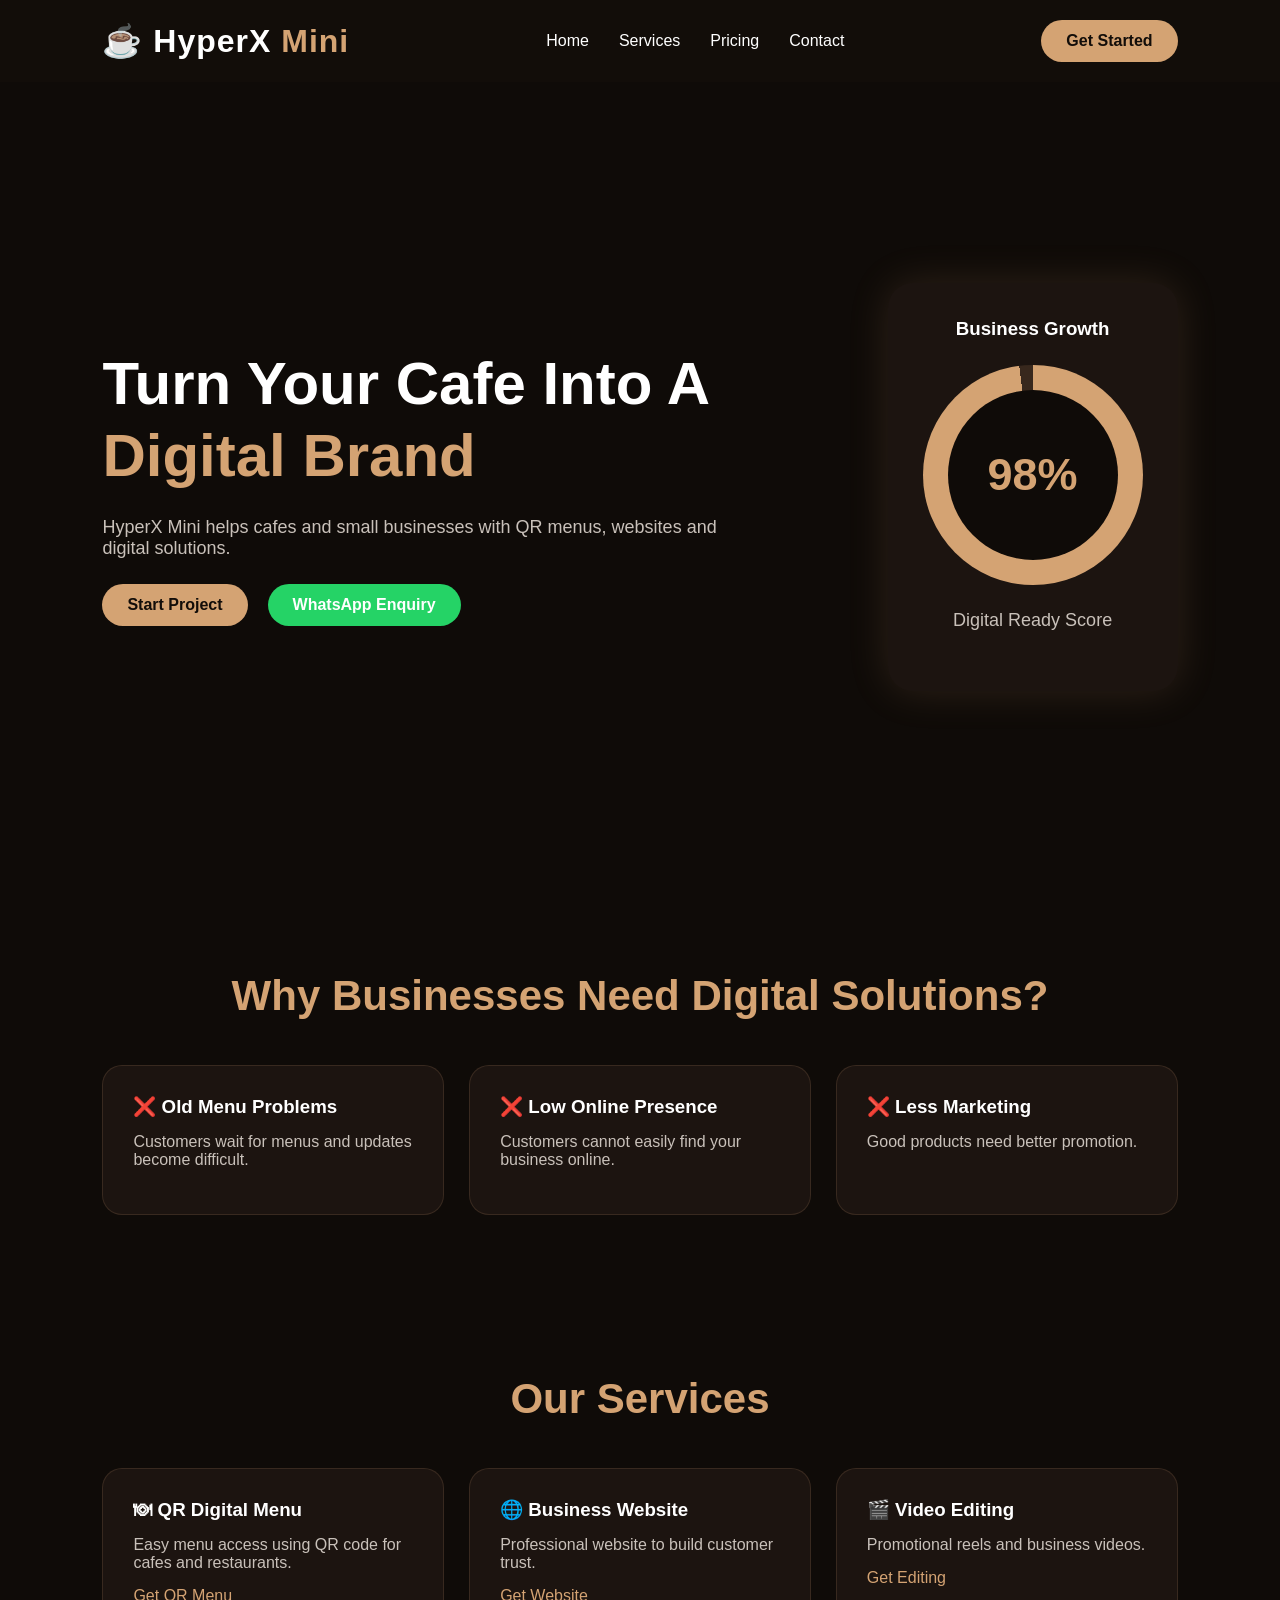
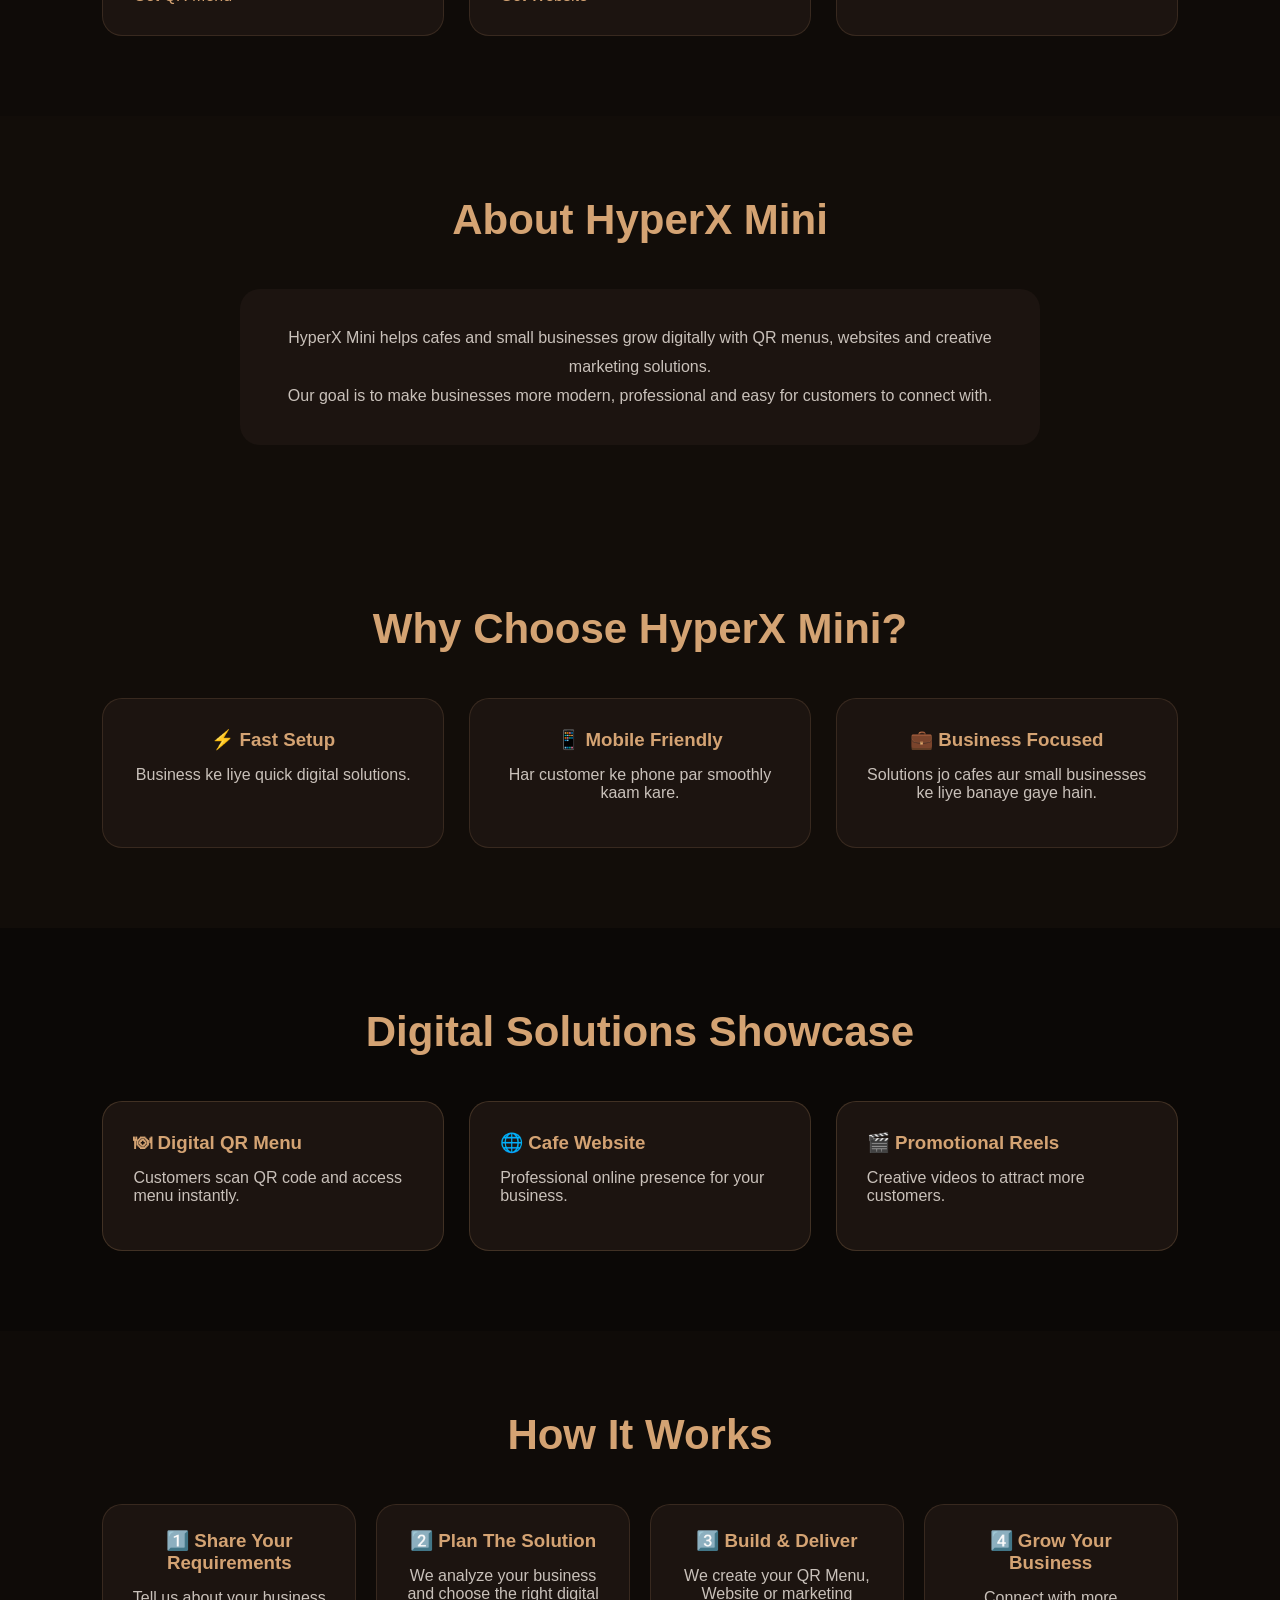
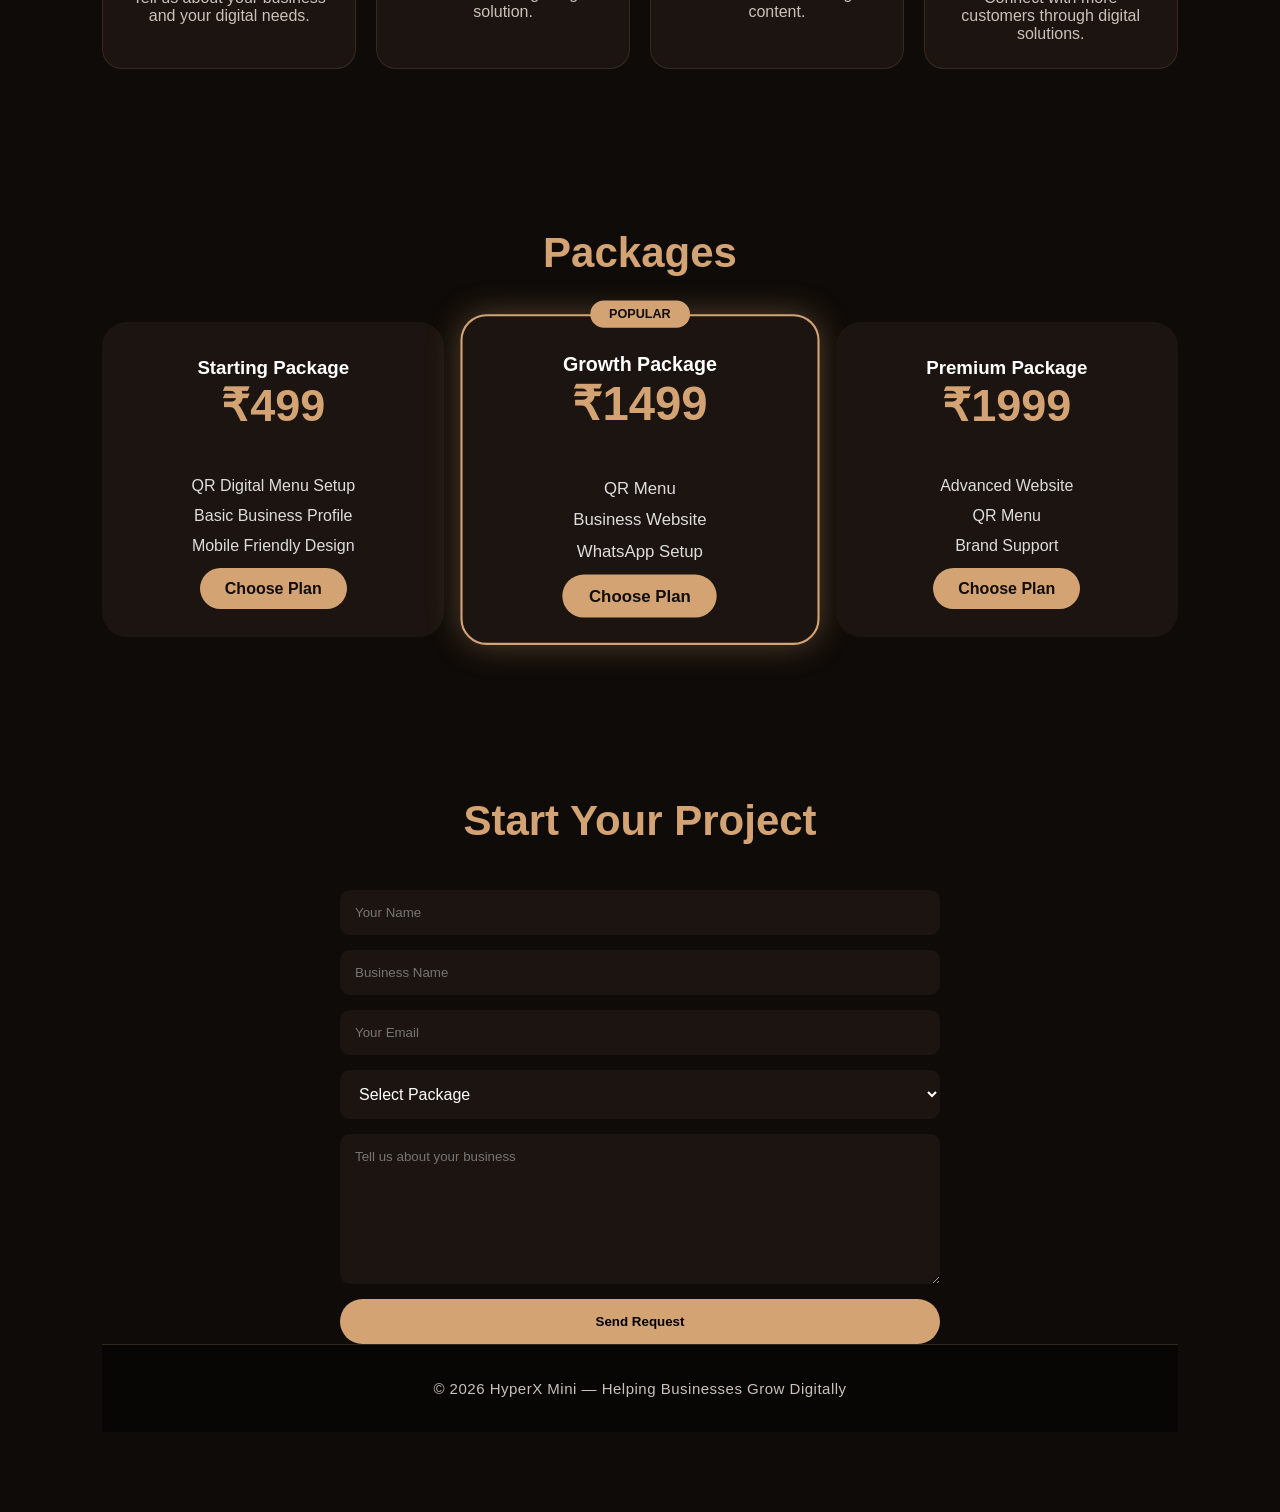
==== index.html @ 139a7609 "first website upload" ====
<!DOCTYPE html>
<html lang="en">

<head>

<meta charset="UTF-8">

<meta name="viewport" content="width=device-width, initial-scale=1.0">


<title>
HyperX Mini | QR Menu, Websites & Digital Solutions
</title>


<meta name="description"
content="HyperX Mini helps cafes and small businesses with QR menus, websites and digital solutions.">


<meta name="keywords"
content="QR Menu, Cafe Website, Business Website, Video Editing, HyperX Mini">


<link rel="icon" href="favicon.png">


<link rel="stylesheet" href="style.css">


</head>

<body>


<!-- NAVBAR -->

<header>

<nav class="navbar">

<div class="logo">
☕ HyperX <span>Mini</span>
</div>


<ul class="nav-links">

<li><a href="#home">Home</a></li>
<li><a href="#services">Services</a></li>
<li><a href="#pricing">Pricing</a></li>
<li><a href="#contact">Contact</a></li>

</ul>


<a href="#contact" class="btn">
Get Started
</a>


</nav>

</header>





<!-- HERO -->


<section id="home" class="hero">


<div class="hero-content">


<h1>
Turn Your Cafe Into A
<span>Digital Brand</span>
</h1>


<p>
HyperX Mini helps cafes and small businesses
with QR menus, websites and digital solutions.
</p>


<div class="buttons">

<a href="#contact" class="btn">
Start Project
</a>


<a href="https://wa.me/918726601795" 
class="btn whatsapp-btn"
target="_blank">

WhatsApp Enquiry

</a>


</div>


</div>



<div class="hero-card">

<h3>
Business Growth
</h3>

<div class="circle">

<span>
98%
</span>

</div>

<p>
Digital Ready Score
</p>

</div>



</section>







<!-- PROBLEM SOLUTION -->


<section class="problem">


<h2>
Why Businesses Need Digital Solutions?
</h2>


<div class="cards">


<div class="card">

<h3>
❌ Old Menu Problems
</h3>

<p>
Customers wait for menus and updates become difficult.
</p>

</div>



<div class="card">

<h3>
❌ Low Online Presence
</h3>

<p>
Customers cannot easily find your business online.
</p>

</div>



<div class="card">

<h3>
❌ Less Marketing
</h3>

<p>
Good products need better promotion.
</p>

</div>


</div>



</section>







<!-- SERVICES -->


<section id="services">


<h2>
Our Services
</h2>


<div class="cards">


<div class="card">

<h3>
🍽 QR Digital Menu
</h3>

<p>
Easy menu access using QR code for cafes and restaurants.
</p>


<a href="#contact">
Get QR Menu
</a>


</div>





<div class="card">

<h3>
🌐 Business Website
</h3>

<p>
Professional website to build customer trust.
</p>


<a href="#contact">
Get Website
</a>


</div>





<div class="card">

<h3>
🎬 Video Editing
</h3>

<p>
Promotional reels and business videos.
</p>


<a href="#contact">
Get Editing
</a>


</div>



</div>


</section>

<!-- ABOUT US -->

<section class="about">

<h2>
About HyperX Mini
</h2>


<div class="about-box">

<p>
HyperX Mini helps cafes and small businesses
grow digitally with QR menus, websites and
creative marketing solutions.
</p>


<p>
Our goal is to make businesses more modern,
professional and easy for customers to connect with.
</p>


</div>


</section>


<!-- WHY CHOOSE US -->

<section class="why-us">

<h2>
Why Choose HyperX Mini?
</h2>


<div class="cards">


<div class="card">

<h3>
⚡ Fast Setup
</h3>

<p>
Business ke liye quick digital solutions.
</p>

</div>



<div class="card">

<h3>
📱 Mobile Friendly
</h3>

<p>
Har customer ke phone par smoothly kaam kare.
</p>

</div>



<div class="card">

<h3>
💼 Business Focused
</h3>

<p>
Solutions jo cafes aur small businesses ke liye banaye gaye hain.
</p>

</div>



</div>

</section>

<!-- DEMO SHOWCASE -->

<section class="showcase">


<h2>
Digital Solutions Showcase
</h2>


<div class="cards">



<div class="card">

<h3>
🍽 Digital QR Menu
</h3>

<p>
Customers scan QR code and access menu instantly.
</p>

</div>




<div class="card">

<h3>
🌐 Cafe Website
</h3>

<p>
Professional online presence for your business.
</p>

</div>




<div class="card">

<h3>
🎬 Promotional Reels
</h3>

<p>
Creative videos to attract more customers.
</p>

</div>



</div>


</section>

<section>

<h2>
How It Works
</h2>


<div class="steps">


<div class="step-card">

<h3>
1️⃣ Share Your Requirements
</h3>

<p>
Tell us about your business and your digital needs.
</p>

</div>



<div class="step-card">

<h3>
2️⃣ Plan The Solution
</h3>

<p>
We analyze your business and choose the right digital solution.
</p>

</div>



<div class="step-card">

<h3>
3️⃣ Build & Deliver
</h3>

<p>
We create your QR Menu, Website or marketing content.
</p>

</div>



<div class="step-card">

<h3>
4️⃣ Grow Your Business
</h3>

<p>
Connect with more customers through digital solutions.
</p>

</div>


</div>


</section>


<!-- PRICING -->


<section id="pricing">


<h2>
Packages
</h2>


<div class="pricing-container">



<div class="price-card">


<h3>
Starting Package
</h3>


<h2>
₹499
</h2>


<ul>

<li>QR Digital Menu Setup</li>
<li>Basic Business Profile</li>
<li>Mobile Friendly Design</li>

</ul>


<a href="#contact">
Choose Plan
</a>


</div>






<div class="price-card">


<h3>
Growth Package
</h3>


<h2>
₹1499
</h2>


<ul>

<li>QR Menu</li>
<li>Business Website</li>
<li>WhatsApp Setup</li>

</ul>


<a href="#contact">
Choose Plan
</a>


</div>







<div class="price-card">


<h3>
Premium Package
</h3>


<h2>
₹1999
</h2>


<ul>

<li>Advanced Website</li>
<li>QR Menu</li>
<li>Brand Support</li>

</ul>


<a href="#contact">
Choose Plan
</a>


</div>



</div>


</section>







<!-- CONTACT -->


<section id="contact">


<h2>
Start Your Project
</h2>


<form 
name="contact"
method="POST"
data-netlify="true"
action="/success.html">

<input type="hidden" name="form-name" value="contact">

<input 
type="text"
name="name"
placeholder="Your Name"
required>



<input
type="text"
name="business"
placeholder="Business Name"
required>




<input
type="email"
name="email"
placeholder="Your Email"
required>





<select name="package">

<option>
Select Package
</option>

<option>
Starting Package - ₹499
</option>


<option>
Growth Package - ₹1499
</option>


<option>
Premium Package - ₹1999
</option>


</select>





<textarea
name="message"
placeholder="Tell us about your business">
</textarea>




<button type="submit">
Send Request
</button>


</form>




<footer>

    <p>
© 2026 HyperX Mini — Helping Businesses Grow Digitally
</p> 

</footer>



<script src="script.js"></script>


</body>

</html>
---- style.css ----
*{
    margin:0;
    padding:0;
    box-sizing:border-box;
    font-family:'Segoe UI',Arial,sans-serif;
}


html{
    scroll-behavior:smooth;
}


body{

    background:#0f0b08;
    color:#fff;

}


/* NAVBAR */

.navbar{

    display:flex;
    justify-content:space-between;
    align-items:center;

    padding:20px 8%;

    background:#120d09;

    position:sticky;
    top:0;

    z-index:1000;

}



.logo{

    font-size:30px;
    font-weight:800;

}


.logo span{

    color:#d4a373;

}



.nav-links{

    display:flex;
    gap:30px;

    list-style:none;

}



.nav-links a{

    color:white;
    text-decoration:none;

    transition:.3s;

}



.nav-links a:hover{

    color:#d4a373;

}




/* BUTTON */


.btn{

    background:#d4a373;

    color:#120d09;

    padding:12px 25px;

    border-radius:30px;

    text-decoration:none;

    font-weight:700;

    display:inline-block;

    transition:.3s;

}



.btn:hover{

    transform:translateY(-3px);

    box-shadow:0 10px 25px rgba(212,163,115,.4);

}



.whatsapp-btn{

    background:#25D366;

    color:white;

}






/* HERO */


.hero{

    min-height:90vh;

    padding:80px 8%;

    display:flex;

    justify-content:space-between;

    align-items:center;

    gap:50px;

}



.hero-content{

    max-width:650px;

}



.hero h1{

    font-size:60px;

    line-height:1.2;

}



.hero h1 span{

    color:#d4a373;

}



.hero p{

    margin:25px 0;

    color:#c9c1ba;

    font-size:18px;

}



.buttons{

    display:flex;

    gap:20px;

}







/* HERO CARD */


.hero-card{

    background:#1c1410;

    padding:35px;

    border-radius:25px;

    text-align:center;

    box-shadow:0 0 40px rgba(212,163,115,.15);

}



.circle{

    width:220px;

    height:220px;

    border-radius:50%;

    margin:25px auto;


    background:
    conic-gradient(
    #d4a373 98%,
    #38281d 0
    );


    display:flex;

    align-items:center;

    justify-content:center;

}



.circle span{

    width:170px;

    height:170px;

    background:#0f0b08;

    border-radius:50%;

    display:flex;

    justify-content:center;

    align-items:center;

    font-size:45px;

    font-weight:800;

    color:#d4a373;

}





/* SECTIONS */


section{

    padding:80px 8%;

}



section h2{

    text-align:center;

    font-size:42px;

    margin-bottom:45px;

    color:#d4a373;

}





/* CARDS */


.cards{

    display:grid;

    grid-template-columns:repeat(3,1fr);

    gap:25px;

}



.card{

    background:#1c1410;

    padding:30px;

    border-radius:20px;

    border:1px solid rgba(212,163,115,.15);

    transition:.3s;

}



.card:hover{

    transform:translateY(-10px);

    box-shadow:0 15px 30px rgba(0,0,0,.4);

}



.card p{

    color:#c9c1ba;

    margin:15px 0;

}



.card a{

    color:#d4a373;

    text-decoration:none;

}







/* PRICING */


.pricing-container{

    display:grid;

    grid-template-columns:repeat(3,1fr);

    gap:25px;

}



.price-card{

    background:#1c1410;

    padding:35px;

    border-radius:25px;

    text-align:center;

}



.price-card h2{

    font-size:45px;

    color:#d4a373;

}



.price-card ul{

    list-style:none;

    margin:25px 0;

}



.price-card li{

    margin:12px;

    color:#ddd;

}



.price-card a{

    background:#d4a373;

    color:#120d09;

    padding:12px 25px;

    border-radius:30px;

    text-decoration:none;

    font-weight:bold;

}







/* CONTACT */


form{

    max-width:600px;

    margin:auto;

    display:flex;

    flex-direction:column;

    gap:15px;

}



input,
textarea{

    padding:15px;

    border-radius:10px;

    border:none;

    background:#1c1410;

    color:white;

}



textarea{

    height:150px;

}



button{

    padding:15px;

    border:none;

    border-radius:30px;

    background:#d4a373;

    font-weight:bold;

    cursor:pointer;

}



.bottom{

    display:block;

    width:max-content;

    margin:25px auto;

}






/* FOOTER */


footer{

    text-align:center;

    padding:30px;

    background:#080604;

    color:#aaa;

}







/* MOBILE */


@media(max-width:900px){


.navbar{

    flex-direction:column;

    gap:20px;

}


.nav-links{

    flex-wrap:wrap;

    justify-content:center;

}


.hero{

    flex-direction:column;

    text-align:center;

}


.hero h1{

    font-size:40px;

}


.cards,
.pricing-container{

    grid-template-columns:1fr;

}


.buttons{

    justify-content:center;

}


}
/* Cafe Image */

.cafe-image{

    width:300px;
    height:180px;

    object-fit:cover;

    border-radius:20px;

    margin-bottom:20px;

}



/* Better Hero Card */

.hero-card{

    animation:float 3s ease-in-out infinite;

}



@keyframes float{

    0%,100%{

        transform:translateY(0);

    }


    50%{

        transform:translateY(-12px);

    }

}




/* Growth Package Highlight */

.price-card:nth-child(2){

    border:2px solid #d4a373;

    box-shadow:0 0 30px rgba(212,163,115,0.35);

    transform:scale(1.05);

    position:relative;

}


/* Popular Badge */

.price-card:nth-child(2)::before{

    content:"POPULAR";

    position:absolute;

    top:-15px;

    left:50%;

    transform:translateX(-50%);

    background:#d4a373;

    color:#120d09;

    padding:6px 18px;

    border-radius:20px;

    font-size:12px;

    font-weight:bold;

}
/* WHY US */

.why-us{

    background:#120d09;

}


.why-us .card{

    text-align:center;

}


.why-us .card h3{

    color:#d4a373;

}
/* SHOWCASE */

.showcase{

    background:#0b0806;

}


.showcase .card{

    border:1px solid rgba(212,163,115,0.2);

}


.showcase .card h3{

    color:#d4a373;

}
select{

    padding:15px;

    border-radius:10px;

    border:none;

    background:#1c1410;

    color:white;

    font-size:16px;

}



select option{

    background:#1c1410;

    color:white;

}
/* ABOUT */

.about{

    background:#120d09;

}


.about-box{

    max-width:800px;

    margin:auto;

    background:#1c1410;

    padding:35px;

    border-radius:20px;

    text-align:center;

    color:#c9c1ba;

    line-height:1.8;

}
.circle{

    width:220px;
    height:220px;
    border-radius:50%;
    margin:25px auto;

    background:
    conic-gradient(
        #d4a373 98%,
        #38281d 0
    );

    display:flex;
    justify-content:center;
    align-items:center;
}


.circle span{

    width:170px;
    height:170px;

    background:#0f0b08;
    border-radius:50%;

    display:flex;
    justify-content:center;
    align-items:center;

    font-size:45px;
    font-weight:800;
    color:#d4a373;

}
/* HOW IT WORKS */


.how-it-works{

    background:#120d09;

}



.steps{

    display:grid;

    grid-template-columns:repeat(4,1fr);

    gap:20px;

}



.step-card{

    background:#1c1410;

    padding:25px;

    border-radius:20px;

    text-align:center;

    border:1px solid rgba(212,163,115,.15);

    transition:.3s;

}



.step-card:hover{

    transform:translateY(-8px);

}



.step-card h3{

    color:#d4a373;

    margin-bottom:15px;

}



.step-card p{

    color:#c9c1ba;

}



@media(max-width:900px){

.steps{

    grid-template-columns:1fr;

}

}
.how-it-works h2{

    color:white;

}
footer{

    background:#080604;

    padding:35px 8%;

    text-align:center;

    color:#c9c1ba;

    border-top:1px solid rgba(212,163,115,0.2);

    font-size:15px;

    letter-spacing:0.5px;

}


footer p{

    margin:0;

    transition:.3s;

}


footer p:hover{

    color:#d4a373;

}
.logo{

    font-size:32px;

    font-weight:800;

    letter-spacing:1px;

    color:white;

}


.logo span{

    color:#d4a373;

}
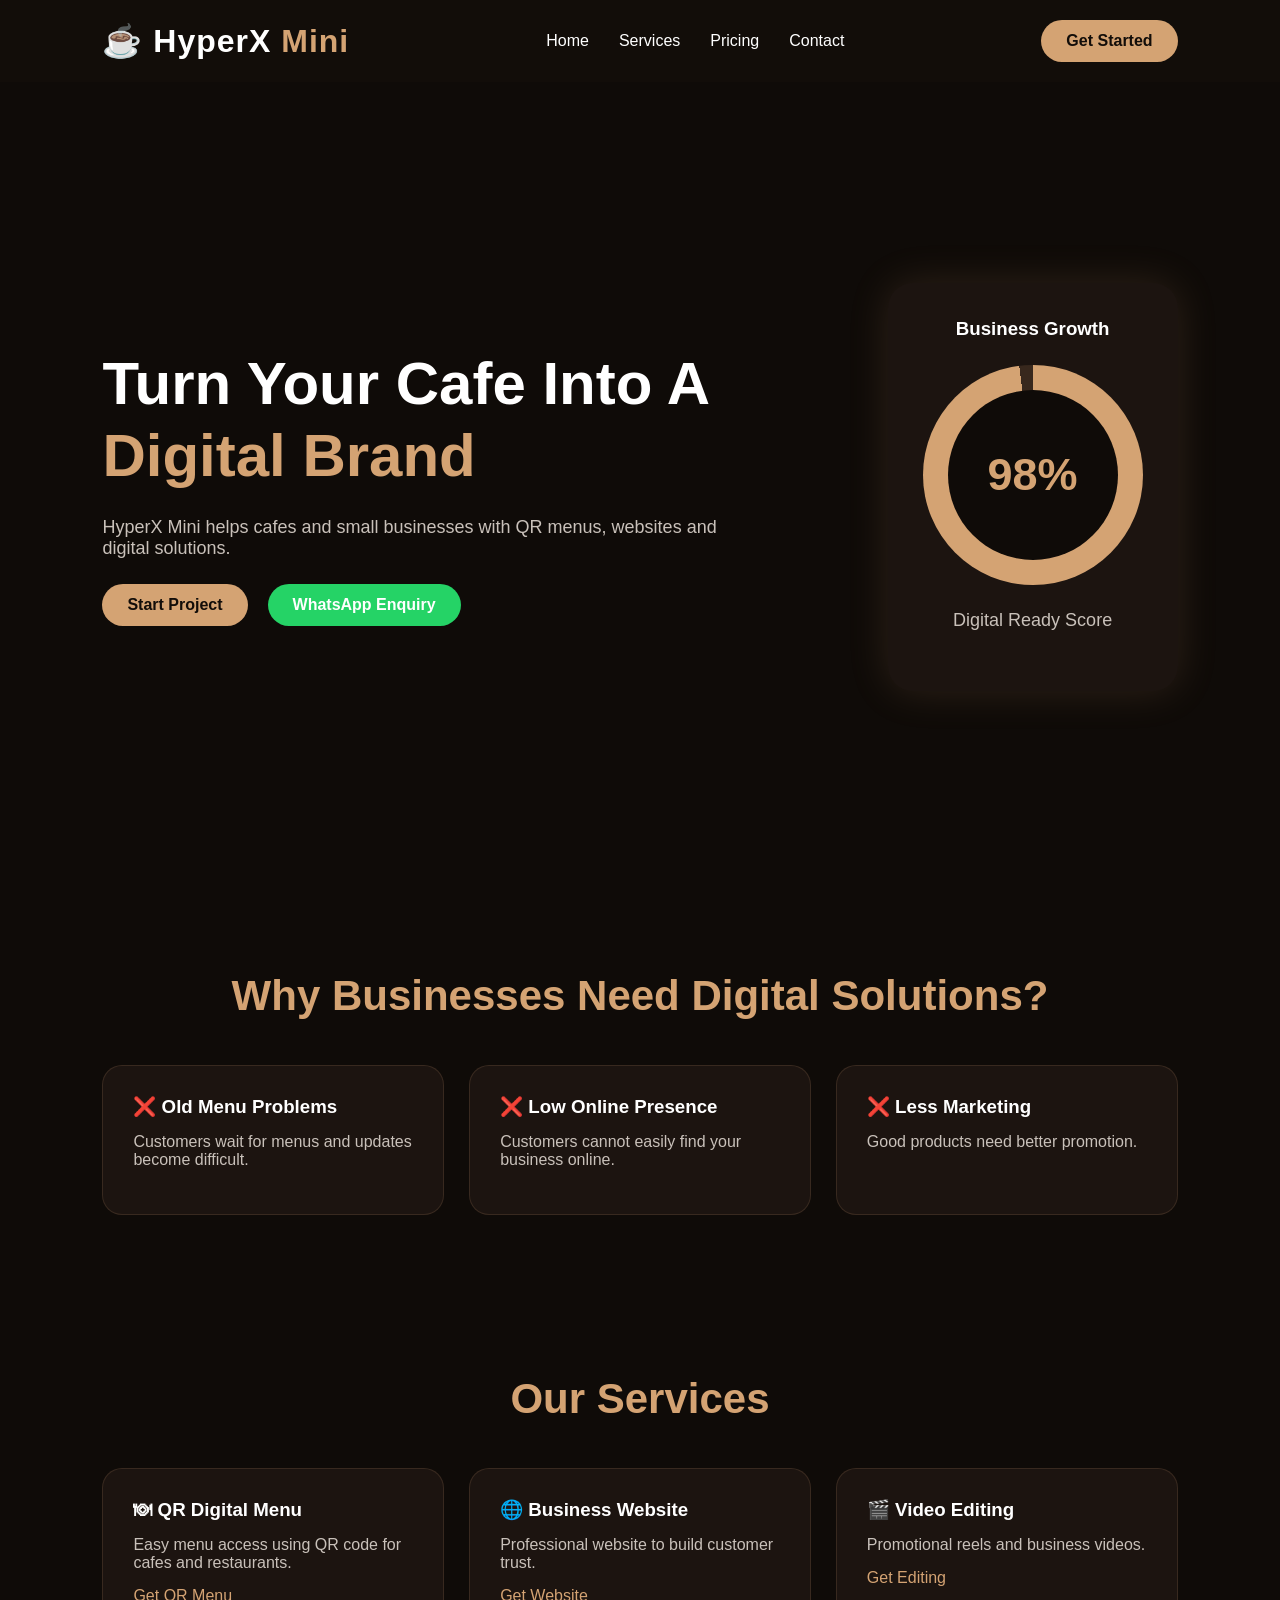
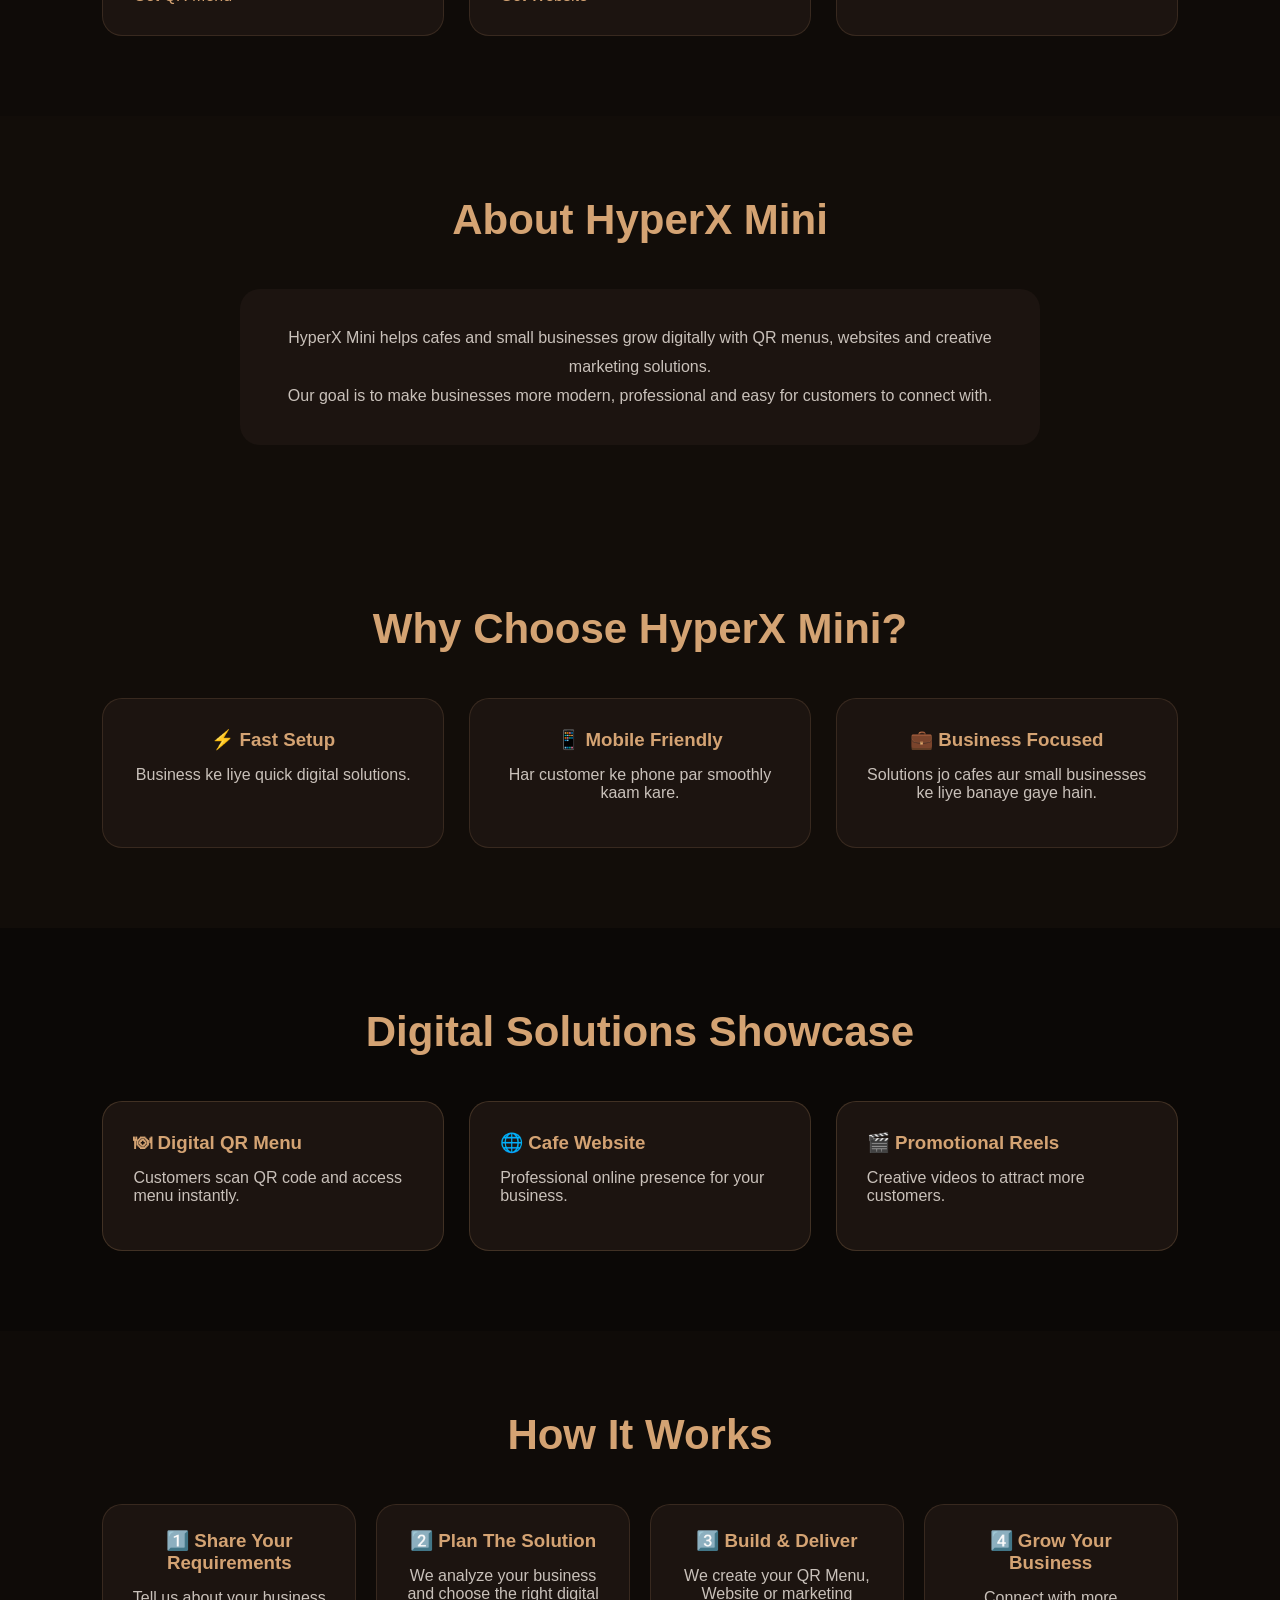
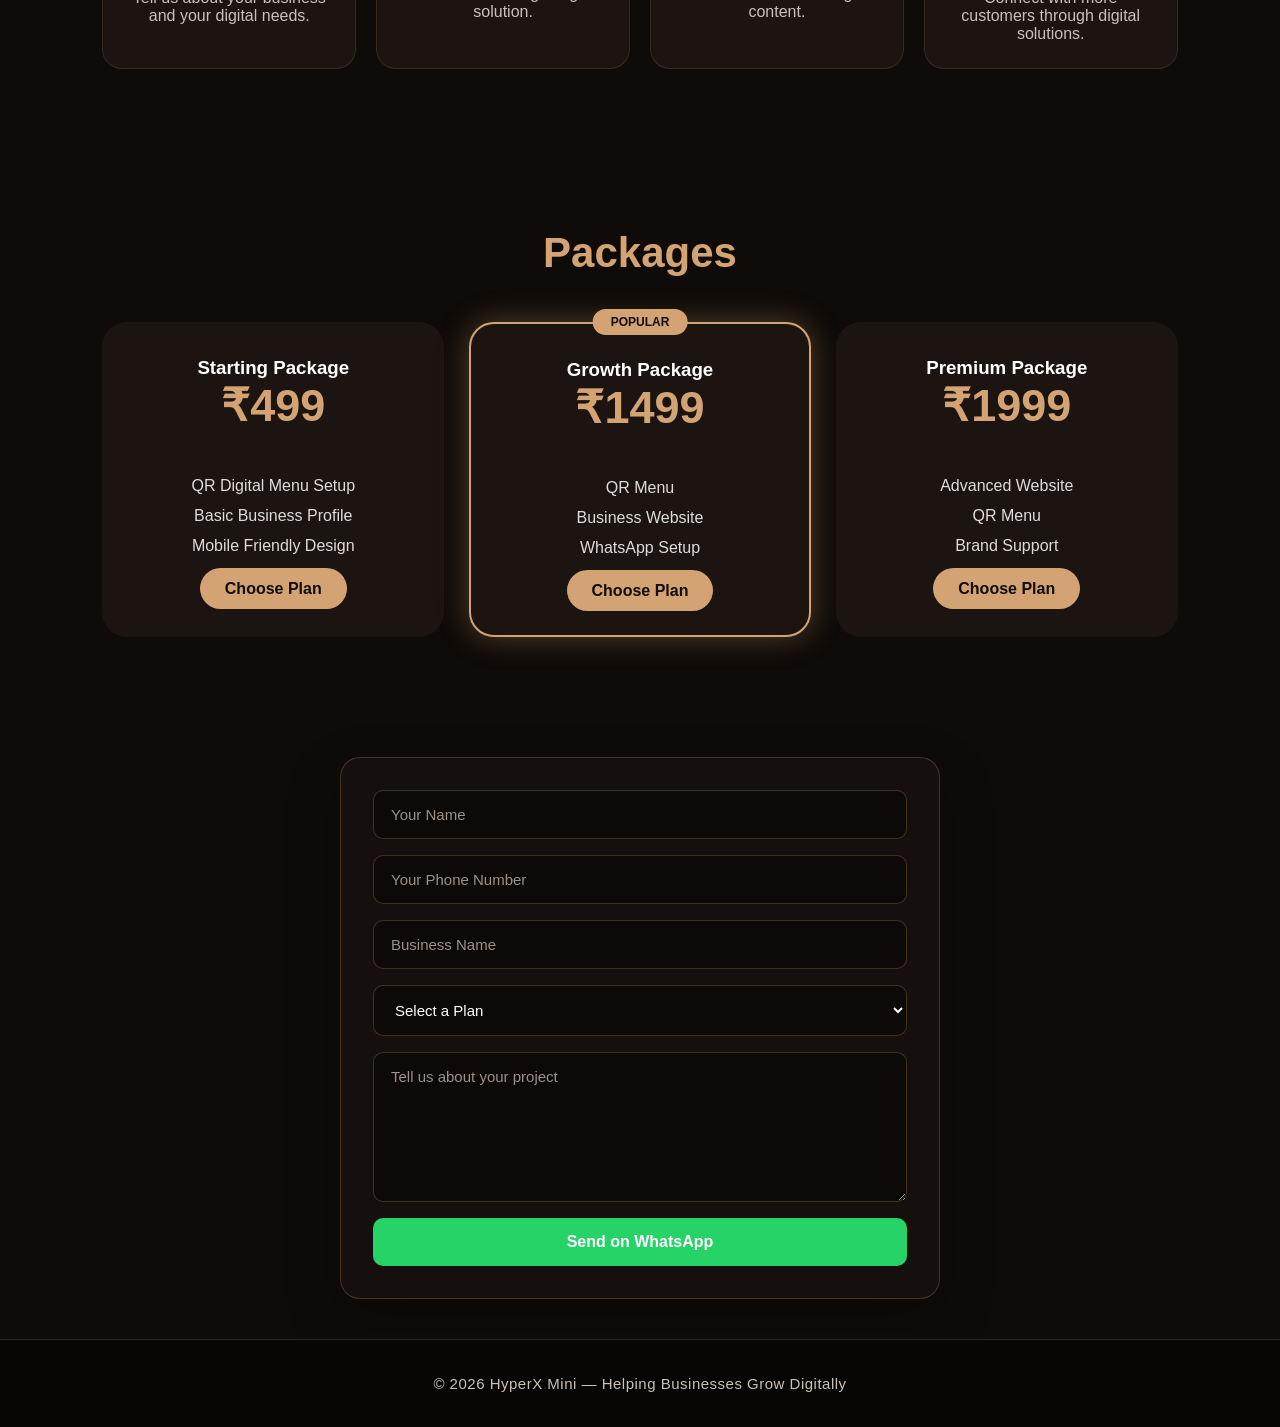
==== commit 8dc7fffc: "update website" ====
--- a/index.html
+++ b/index.html
@@ -640,93 +640,22 @@
 
 <!-- CONTACT -->
 
-
-<section id="contact">
-
-
-<h2>
-Start Your Project
-</h2>
-
-
-<form 
-name="contact"
-method="POST"
-data-netlify="true"
-action="/success.html">
-
-<input type="hidden" name="form-name" value="contact">
-
-<input 
-type="text"
-name="name"
-placeholder="Your Name"
-required>
-
-
-
-<input
-type="text"
-name="business"
-placeholder="Business Name"
-required>
-
-
-
-
-<input
-type="email"
-name="email"
-placeholder="Your Email"
-required>
-
-
-
-
-
-<select name="package">
-
-<option>
-Select Package
-</option>
-
-<option>
-Starting Package - ₹499
-</option>
-
-
-<option>
-Growth Package - ₹1499
-</option>
-
-
-<option>
-Premium Package - ₹1999
-</option>
-
-
-</select>
-
-
-
-
-
-<textarea
-name="message"
-placeholder="Tell us about your business">
-</textarea>
-
-
-
-
-<button type="submit">
-Send Request
-</button>
-
-
-</form>
-
-
+<form id="contactForm" class="contact-form">
+
+    <input type="text" id="name" placeholder="Your Name" required> 
+    
+<input type="tel" id="phone" placeholder="Your Phone Number" required>
+ <input type="text" id="business" placeholder="Business Name" required> 
+ <select id="plan" required> 
+    <option value="" disabled selected>Select a Plan</option> 
+    <option value="Starting package - ₹499">Starting package - ₹499</option> 
+    <option value="Growth package - ₹1499">Growth package - ₹1499</option>
+     <option value="Premium package - ₹1999">Premium package - ₹1999</option>
+     
+    </select> 
+              <textarea id="details" placeholder="Tell us about your project" required></textarea> 
+              <button type="submit">Send on WhatsApp</button>
+             </form> <script> document.getElementById("contactForm").addEventListener("submit", function(event) { event.preventDefault(); const name = document.getElementById("name").value; const phone = document.getElementById("phone").value; const business = document.getElementById("business").value; const plan = document.getElementById("plan").value; const details = document.getElementById("details").value; const message = "Hello HyperX Mini!%0A%0A" + "*New Project Enquiry*%0A%0A" + "Name: " + encodeURIComponent(name) + "%0A" + "Phone: " + encodeURIComponent(phone) + "%0A" + "Business: " + encodeURIComponent(business) + "%0A" + "Selected Plan: " + encodeURIComponent(plan) + "%0A" + "Project Details: " + encodeURIComponent(details); const whatsappURL = "https://wa.me/918726601795?text=" + message; window.open(whatsappURL, "_blank"); }); </script>
 
 
 <footer>
--- a/style.css
+++ b/style.css
@@ -962,3 +962,120 @@
     color:#d4a373;
 
 }
+/* =========================
+   HYPERX MINI CONTACT FORM
+   ========================= */
+
+.contact-form {
+    width: min(600px, 90%);
+    margin: 40px auto;
+    padding: 32px;
+
+    background: #15100d;
+    border: 1px solid rgba(218, 164, 102, 0.25);
+    border-radius: 20px;
+
+    display: flex;
+    flex-direction: column;
+    gap: 16px;
+
+    box-shadow: 0 20px 50px rgba(0, 0, 0, 0.35);
+}
+
+/* Inputs */
+
+.contact-form input,
+.contact-form select,
+.contact-form textarea {
+    width: 100%;
+    box-sizing: border-box;
+
+    padding: 15px 17px;
+
+    background: #0d0907;
+    color: #ffffff;
+
+    border: 1px solid rgba(218, 164, 102, 0.25);
+    border-radius: 10px;
+
+    font-family: inherit;
+    font-size: 15px;
+
+    outline: none;
+    transition: 0.25s ease;
+}
+
+/* Placeholder */
+
+.contact-form input::placeholder,
+.contact-form textarea::placeholder {
+    color: #9d9188;
+}
+
+/* Focus */
+
+.contact-form input:focus,
+.contact-form select:focus,
+.contact-form textarea:focus {
+    border-color: #daa466;
+    box-shadow: 0 0 0 3px rgba(218, 164, 102, 0.10);
+}
+
+/* Select */
+
+.contact-form select {
+    cursor: pointer;
+}
+
+.contact-form select option {
+    background: #15100d;
+    color: #ffffff;
+}
+
+/* Message box */
+
+.contact-form textarea {
+    min-height: 140px;
+    resize: vertical;
+}
+
+/* WhatsApp button */
+
+.contact-form button {
+    width: 100%;
+    padding: 15px;
+
+    border: none;
+    border-radius: 10px;
+
+    background: #25d366;
+    color: #ffffff;
+
+    font-size: 16px;
+    font-weight: 700;
+
+    cursor: pointer;
+
+    transition: 0.25s ease;
+}
+
+.contact-form button:hover {
+    transform: translateY(-2px);
+    box-shadow: 0 10px 25px rgba(37, 211, 102, 0.20);
+}
+
+.contact-form button:active {
+    transform: translateY(0);
+}
+
+
+/* Mobile */
+
+@media (max-width: 600px) {
+
+    .contact-form {
+        width: calc(100% - 30px);
+        padding: 22px;
+    }
+
+}
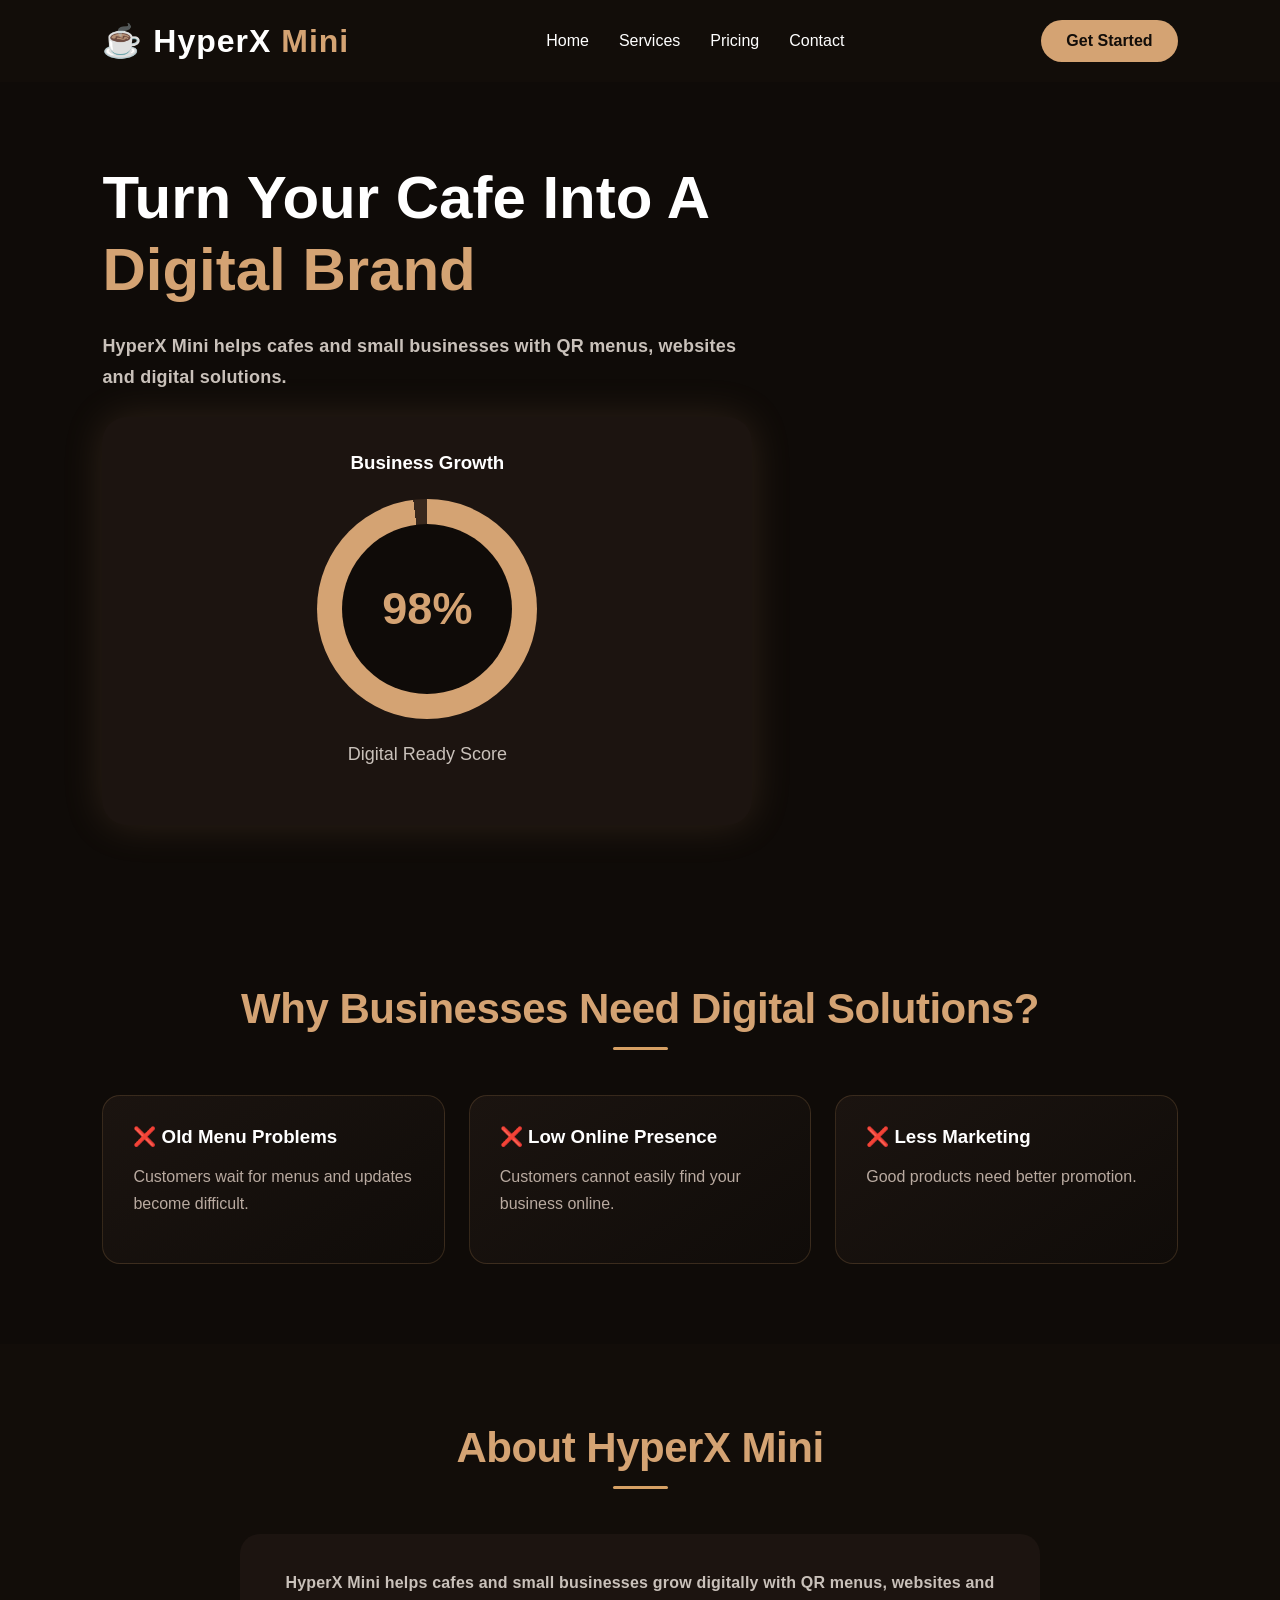
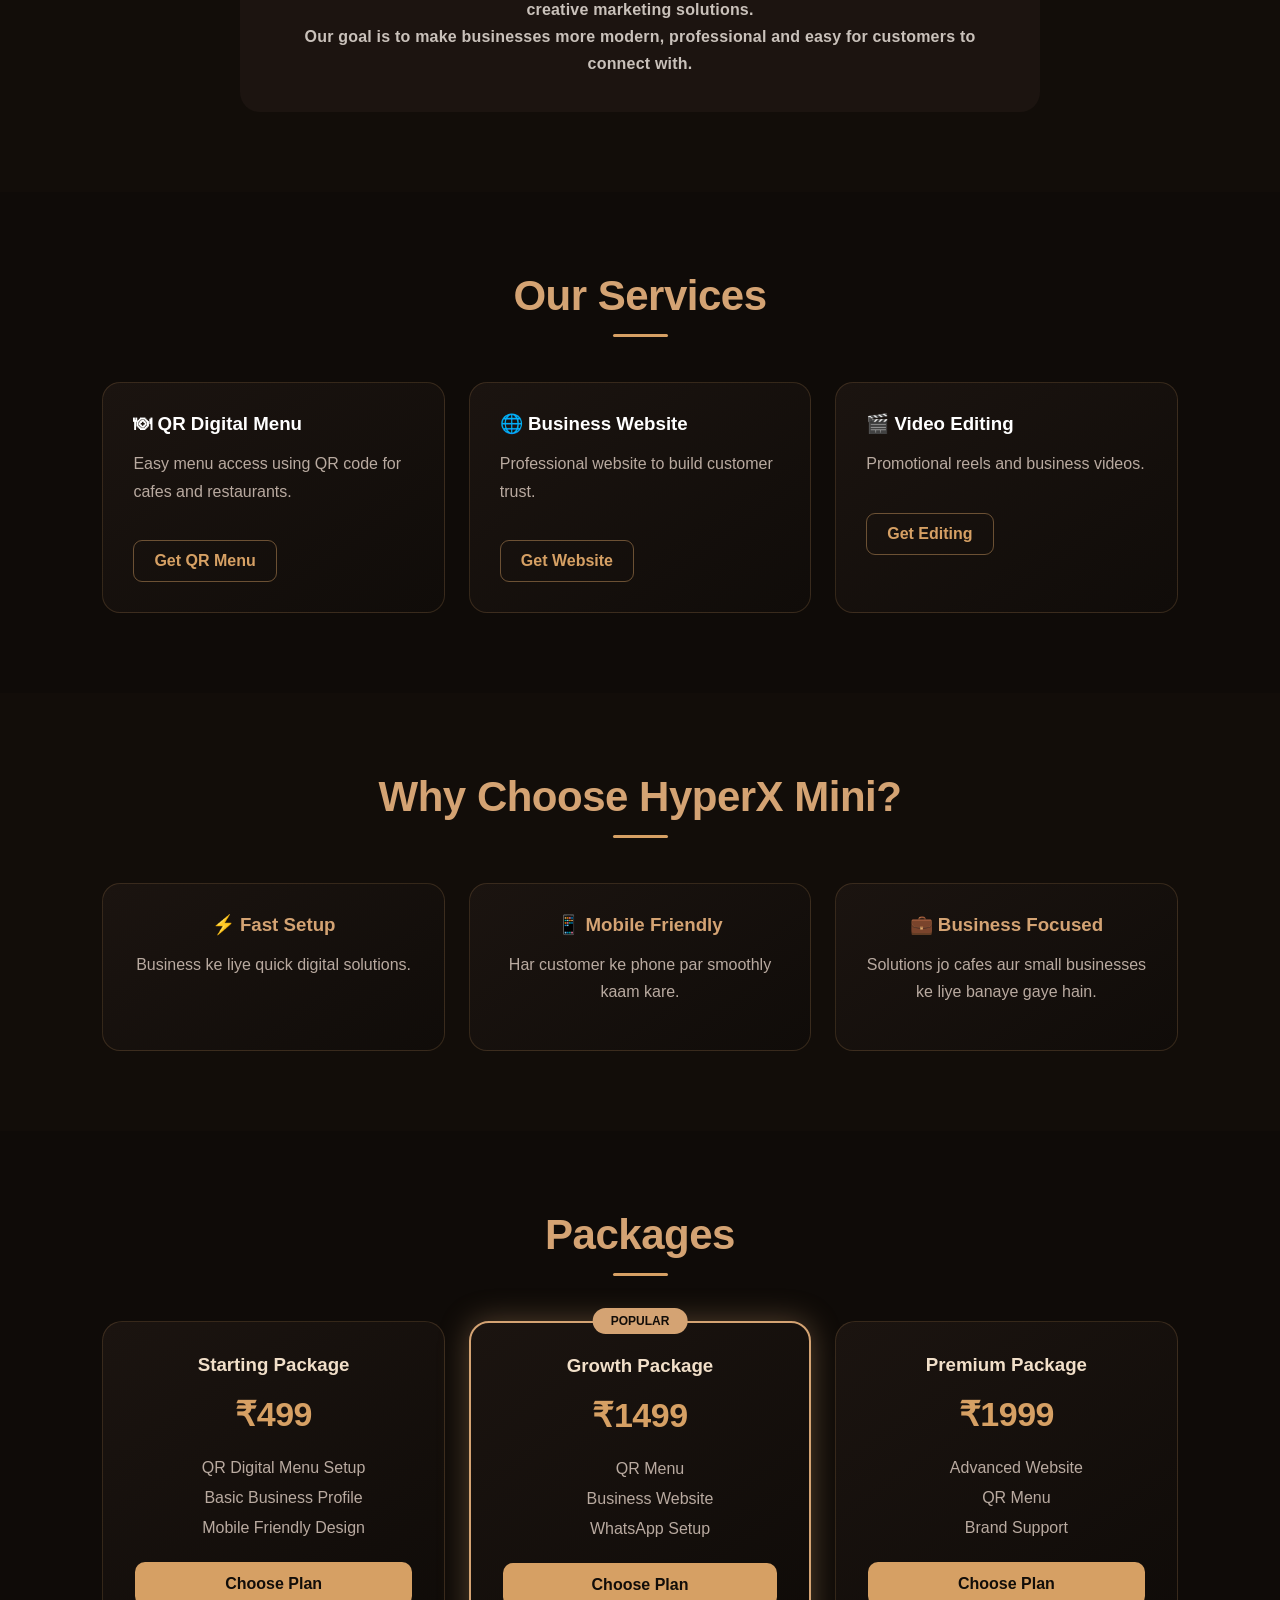
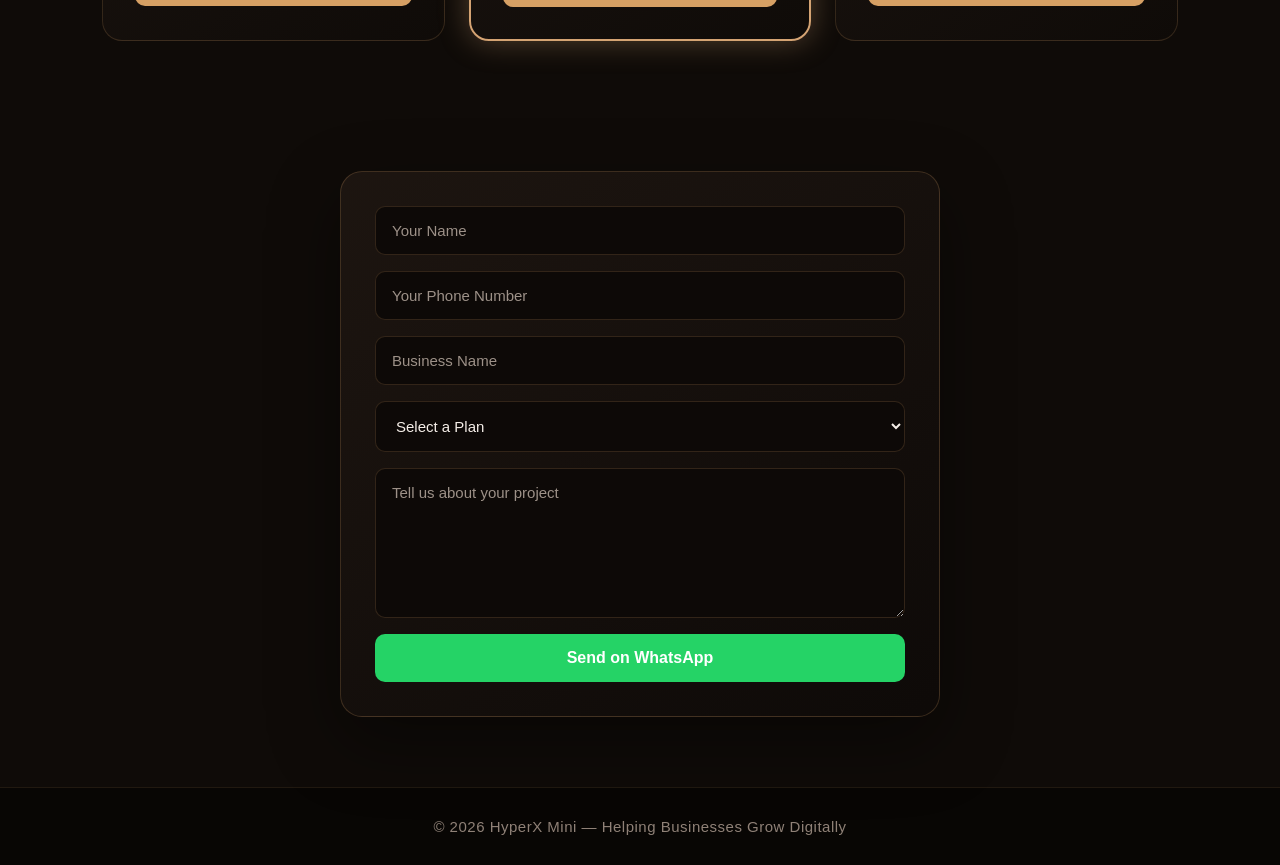
==== commit 42075afd: "improve website design" ====
--- a/index.html
+++ b/index.html
@@ -81,32 +81,11 @@
 </h1>
 
 
-<p>
-HyperX Mini helps cafes and small businesses
-with QR menus, websites and digital solutions.
-</p>
-
-
-<div class="buttons">
-
-<a href="#contact" class="btn">
-Start Project
-</a>
-
-
-<a href="https://wa.me/918726601795" 
-class="btn whatsapp-btn"
-target="_blank">
-
-WhatsApp Enquiry
-
-</a>
-
-
-</div>
-
-
-</div>
+<p class="hero-description">
+    HyperX Mini helps cafes and small businesses
+    with QR menus, websites and digital solutions.
+</p>
+
 
 
 
@@ -202,94 +181,6 @@
 </section>
 
 
-
-
-
-
-
-<!-- SERVICES -->
-
-
-<section id="services">
-
-
-<h2>
-Our Services
-</h2>
-
-
-<div class="cards">
-
-
-<div class="card">
-
-<h3>
-🍽 QR Digital Menu
-</h3>
-
-<p>
-Easy menu access using QR code for cafes and restaurants.
-</p>
-
-
-<a href="#contact">
-Get QR Menu
-</a>
-
-
-</div>
-
-
-
-
-
-<div class="card">
-
-<h3>
-🌐 Business Website
-</h3>
-
-<p>
-Professional website to build customer trust.
-</p>
-
-
-<a href="#contact">
-Get Website
-</a>
-
-
-</div>
-
-
-
-
-
-<div class="card">
-
-<h3>
-🎬 Video Editing
-</h3>
-
-<p>
-Promotional reels and business videos.
-</p>
-
-
-<a href="#contact">
-Get Editing
-</a>
-
-
-</div>
-
-
-
-</div>
-
-
-</section>
-
 <!-- ABOUT US -->
 
 <section class="about">
@@ -301,14 +192,13 @@
 
 <div class="about-box">
 
-<p>
-HyperX Mini helps cafes and small businesses
-grow digitally with QR menus, websites and
-creative marketing solutions.
-</p>
-
-
-<p>
+<p class="about-highlight">
+    HyperX Mini helps cafes and small businesses
+    grow digitally with QR menus, websites and
+    creative marketing solutions.
+</p>
+
+<p class="about-highlight"> 
 Our goal is to make businesses more modern,
 professional and easy for customers to connect with.
 </p>
@@ -318,6 +208,75 @@
 
 
 </section>
+
+
+
+<!-- SERVICES -->
+
+<section id="services">
+
+    <h2>
+        Our Services
+    </h2>
+
+    <div class="cards">
+
+        <div class="card">
+
+            <h3>
+                🍽 QR Digital Menu
+            </h3>
+
+            <p>
+                Easy menu access using QR code for cafes and restaurants.
+            </p>
+
+            <a href="#contact" data-plan="QR Menu - ₹500">
+                Get QR Menu
+            </a>
+
+        </div>
+
+
+        <div class="card">
+
+            <h3>
+                🌐 Business Website
+            </h3>
+
+            <p>
+                Professional website to build customer trust.
+            </p>
+
+            <a href="#contact" data-plan="Website">
+                Get Website
+            </a>
+
+        </div>
+
+
+        <div class="card">
+
+            <h3>
+                🎬 Video Editing
+            </h3>
+
+            <p>
+                Promotional reels and business videos.
+            </p>
+
+            <a href="#contact" data-plan="Video Editing">
+                Get Editing
+            </a>
+
+        </div>
+
+    </div>
+
+</section>
+
+
+
 
 
 <!-- WHY CHOOSE US -->
@@ -380,260 +339,89 @@
 
 <!-- DEMO SHOWCASE -->
 
-<section class="showcase">
-
-
-<h2>
-Digital Solutions Showcase
-</h2>
-
-
-<div class="cards">
-
-
-
-<div class="card">
-
-<h3>
-🍽 Digital QR Menu
-</h3>
-
-<p>
-Customers scan QR code and access menu instantly.
-</p>
-
-</div>
-
-
-
-
-<div class="card">
-
-<h3>
-🌐 Cafe Website
-</h3>
-
-<p>
-Professional online presence for your business.
-</p>
-
-</div>
-
-
-
-
-<div class="card">
-
-<h3>
-🎬 Promotional Reels
-</h3>
-
-<p>
-Creative videos to attract more customers.
-</p>
-
-</div>
-
-
-
-</div>
-
-
-</section>
-
-<section>
-
-<h2>
-How It Works
-</h2>
-
-
-<div class="steps">
-
-
-<div class="step-card">
-
-<h3>
-1️⃣ Share Your Requirements
-</h3>
-
-<p>
-Tell us about your business and your digital needs.
-</p>
-
-</div>
-
-
-
-<div class="step-card">
-
-<h3>
-2️⃣ Plan The Solution
-</h3>
-
-<p>
-We analyze your business and choose the right digital solution.
-</p>
-
-</div>
-
-
-
-<div class="step-card">
-
-<h3>
-3️⃣ Build & Deliver
-</h3>
-
-<p>
-We create your QR Menu, Website or marketing content.
-</p>
-
-</div>
-
-
-
-<div class="step-card">
-
-<h3>
-4️⃣ Grow Your Business
-</h3>
-
-<p>
-Connect with more customers through digital solutions.
-</p>
-
-</div>
-
-
-</div>
-
-
-</section>
 
 
 <!-- PRICING -->
 
-
 <section id="pricing">
 
-
-<h2>
-Packages
-</h2>
-
-
-<div class="pricing-container">
-
-
-
-<div class="price-card">
-
-
-<h3>
-Starting Package
-</h3>
-
-
-<h2>
-₹499
-</h2>
-
-
-<ul>
-
-<li>QR Digital Menu Setup</li>
-<li>Basic Business Profile</li>
-<li>Mobile Friendly Design</li>
-
-</ul>
-
-
-<a href="#contact">
-Choose Plan
-</a>
-
-
-</div>
-
-
-
-
-
-
-<div class="price-card">
-
-
-<h3>
-Growth Package
-</h3>
-
-
-<h2>
-₹1499
-</h2>
-
-
-<ul>
-
-<li>QR Menu</li>
-<li>Business Website</li>
-<li>WhatsApp Setup</li>
-
-</ul>
-
-
-<a href="#contact">
-Choose Plan
-</a>
-
-
-</div>
-
-
-
-
-
-
-
-<div class="price-card">
-
-
-<h3>
-Premium Package
-</h3>
-
-
-<h2>
-₹1999
-</h2>
-
-
-<ul>
-
-<li>Advanced Website</li>
-<li>QR Menu</li>
-<li>Brand Support</li>
-
-</ul>
-
-
-<a href="#contact">
-Choose Plan
-</a>
-
-
-</div>
-
-
-
-</div>
-
-
-</section>
-
-
-
+    <h2>
+        Packages
+    </h2>
+
+    <div class="pricing-container">
+
+        <div class="price-card">
+
+            <h3>
+                Starting Package
+            </h3>
+
+            <h2>
+                ₹499
+            </h2>
+
+            <ul>
+                <li>QR Digital Menu Setup</li>
+                <li>Basic Business Profile</li>
+                <li>Mobile Friendly Design</li>
+            </ul>
+
+            <a href="#contact" data-plan="Starting Package - ₹499">
+                Choose Plan
+            </a>
+
+        </div>
+
+
+        <div class="price-card">
+
+            <h3>
+                Growth Package
+            </h3>
+
+            <h2>
+                ₹1499
+            </h2>
+
+            <ul>
+                <li>QR Menu</li>
+                <li>Business Website</li>
+                <li>WhatsApp Setup</li>
+            </ul>
+
+            <a href="#contact" data-plan="Growth Package - ₹1499">
+                Choose Plan
+            </a>
+
+        </div>
+
+
+        <div class="price-card">
+
+            <h3>
+                Premium Package
+            </h3>
+
+            <h2>
+                ₹1999
+            </h2>
+
+            <ul>
+                <li>Advanced Website</li>
+                <li>QR Menu</li>
+                <li>Brand Support</li>
+            </ul>
+
+            <a href="#contact" data-plan="Premium Package - ₹1999">
+                Choose Plan
+            </a>
+
+        </div>
+
+    </div>
+
+</section>
 
 
 
--- a/style.css
+++ b/style.css
@@ -1078,4 +1078,382 @@
         padding: 22px;
     }
 
+}
+/* =========================================
+   HYPERX MINI — PREMIUM POLISH
+   ========================================= */
+
+/* ---------- GLOBAL ---------- */
+
+html {
+    scroll-behavior: smooth;
+}
+
+body {
+    overflow-x: hidden;
+}
+
+::selection {
+    background: #d6a064;
+    color: #120d09;
+}
+
+
+/* ---------- SECTION HEADINGS ---------- */
+
+section h2 {
+    position: relative;
+    margin-bottom: 45px;
+    letter-spacing: -0.5px;
+}
+
+section h2::after {
+    content: "";
+    display: block;
+    width: 55px;
+    height: 3px;
+    margin: 14px auto 0;
+    border-radius: 50px;
+    background: #d6a064;
+}
+
+
+/* =========================================
+   SERVICE CARDS
+   ========================================= */
+
+.cards {
+    gap: 24px;
+}
+
+.card {
+    position: relative;
+    overflow: hidden;
+
+    padding: 30px;
+
+    background: linear-gradient(
+        145deg,
+        #1b1410,
+        #100c09
+    );
+
+    border: 1px solid rgba(214, 160, 100, 0.18);
+    border-radius: 18px;
+
+    transition:
+        transform 0.35s ease,
+        border-color 0.35s ease,
+        box-shadow 0.35s ease;
+}
+
+.card::before {
+    content: "";
+    position: absolute;
+
+    top: 0;
+    left: -100%;
+
+    width: 100%;
+    height: 2px;
+
+    background: #d6a064;
+
+    transition: left 0.45s ease;
+}
+
+.card:hover {
+    transform: translateY(-8px);
+
+    border-color: rgba(214, 160, 100, 0.55);
+
+    box-shadow:
+        0 20px 45px rgba(0, 0, 0, 0.35),
+        0 0 25px rgba(214, 160, 100, 0.06);
+}
+
+.card:hover::before {
+    left: 0;
+}
+
+.card h3 {
+    margin-bottom: 12px;
+}
+
+.card p {
+    line-height: 1.7;
+    color: #b9aaa0;
+}
+
+
+/* ---------- SERVICE BUTTONS ---------- */
+
+.card a {
+    display: inline-block;
+
+    margin-top: 20px;
+    padding: 11px 20px;
+
+    border: 1px solid rgba(214, 160, 100, 0.45);
+    border-radius: 9px;
+
+    color: #d6a064;
+    text-decoration: none;
+
+    font-weight: 600;
+
+    transition: 0.3s ease;
+}
+
+.card a:hover {
+    background: #d6a064;
+    color: #120d09;
+
+    transform: translateY(-2px);
+
+    box-shadow: 0 8px 20px rgba(214, 160, 100, 0.18);
+}
+
+
+/* =========================================
+   PRICING
+   ========================================= */
+
+.pricing-container {
+    gap: 24px;
+    align-items: stretch;
+}
+
+.price-card {
+    position: relative;
+
+    padding: 32px;
+
+    background: linear-gradient(
+        145deg,
+        #1b1410,
+        #0f0b08
+    );
+
+    border: 1px solid rgba(214, 160, 100, 0.18);
+    border-radius: 20px;
+
+    transition:
+        transform 0.35s ease,
+        border-color 0.35s ease,
+        box-shadow 0.35s ease;
+}
+
+.price-card:hover {
+    transform: translateY(-10px);
+
+    border-color: rgba(214, 160, 100, 0.6);
+
+    box-shadow:
+        0 25px 55px rgba(0, 0, 0, 0.4),
+        0 0 30px rgba(214, 160, 100, 0.08);
+}
+
+.price-card h3 {
+    color: #f1dfc9;
+}
+
+.price-card h2 {
+    margin: 18px 0;
+    color: #d6a064;
+    font-size: 34px;
+}
+
+.price-card h2::after {
+    display: none;
+}
+
+.price-card ul {
+    padding-left: 20px;
+}
+
+.price-card li {
+    margin: 12px 0;
+    color: #b9aaa0;
+}
+
+
+/* ---------- PRICING BUTTON ---------- */
+
+.price-card a {
+    display: block;
+
+    margin-top: 25px;
+    padding: 13px 20px;
+
+    text-align: center;
+
+    background: #d6a064;
+    color: #120d09;
+
+    border-radius: 10px;
+
+    text-decoration: none;
+    font-weight: 700;
+
+    transition: 0.3s ease;
+}
+
+.price-card a:hover {
+    transform: translateY(-3px);
+
+    box-shadow:
+        0 12px 28px rgba(214, 160, 100, 0.2);
+
+    filter: brightness(1.08);
+}
+
+
+/* =========================================
+   CONTACT FORM
+   ========================================= */
+
+.contact-form {
+    position: relative;
+
+    max-width: 620px;
+    margin: 50px auto;
+
+    padding: 34px;
+
+    background:
+        linear-gradient(
+            145deg,
+            rgba(30, 22, 17, 0.96),
+            rgba(14, 10, 8, 0.98)
+        );
+
+    border: 1px solid rgba(214, 160, 100, 0.22);
+    border-radius: 22px;
+
+    box-shadow:
+        0 25px 70px rgba(0, 0, 0, 0.4);
+
+    backdrop-filter: blur(15px);
+}
+
+.contact-form input,
+.contact-form select,
+.contact-form textarea {
+    width: 100%;
+    box-sizing: border-box;
+
+    padding: 15px 16px;
+
+    background: #0d0907;
+    color: #f5eee8;
+
+    border: 1px solid rgba(214, 160, 100, 0.18);
+    border-radius: 10px;
+
+    outline: none;
+
+    transition: 0.25s ease;
+}
+
+.contact-form input:focus,
+.contact-form select:focus,
+.contact-form textarea:focus {
+    border-color: #d6a064;
+
+    box-shadow:
+        0 0 0 3px rgba(214, 160, 100, 0.08);
+}
+
+.contact-form textarea {
+    min-height: 140px;
+    resize: vertical;
+}
+
+
+/* ---------- WHATSAPP BUTTON ---------- */
+
+.contact-form button {
+    width: 100%;
+
+    padding: 15px;
+
+    border: none;
+    border-radius: 10px;
+
+    background: #25d366;
+    color: white;
+
+    font-size: 16px;
+    font-weight: 700;
+
+    cursor: pointer;
+
+    transition: 0.3s ease;
+}
+
+.contact-form button:hover {
+    transform: translateY(-3px);
+
+    box-shadow:
+        0 12px 30px rgba(37, 211, 102, 0.2);
+}
+
+.contact-form button:active {
+    transform: translateY(0);
+}
+
+
+/* =========================================
+   FOOTER
+   ========================================= */
+
+footer {
+    border-top: 1px solid rgba(214, 160, 100, 0.12);
+    margin-top: 70px;
+    padding: 30px 20px;
+
+    text-align: center;
+
+    color: #8f8177;
+}
+
+
+/* =========================================
+   MOBILE
+   ========================================= */
+
+@media (max-width: 700px) {
+
+    section {
+        padding-left: 18px;
+        padding-right: 18px;
+    }
+
+    .cards,
+    .pricing-container {
+        grid-template-columns: 1fr;
+    }
+
+    .card,
+    .price-card {
+        padding: 24px;
+    }
+
+    .contact-form {
+        width: auto;
+        margin: 35px 18px;
+        padding: 24px;
+    }
+
+}
+.hero-description {
+    font-weight: 600;
+    line-height: 1.7;
+    letter-spacing: 0.2px;
+}
+.about-highlight {
+    font-weight: 600;
+    line-height: 1.7;
+    letter-spacing: 0.2px;
 }
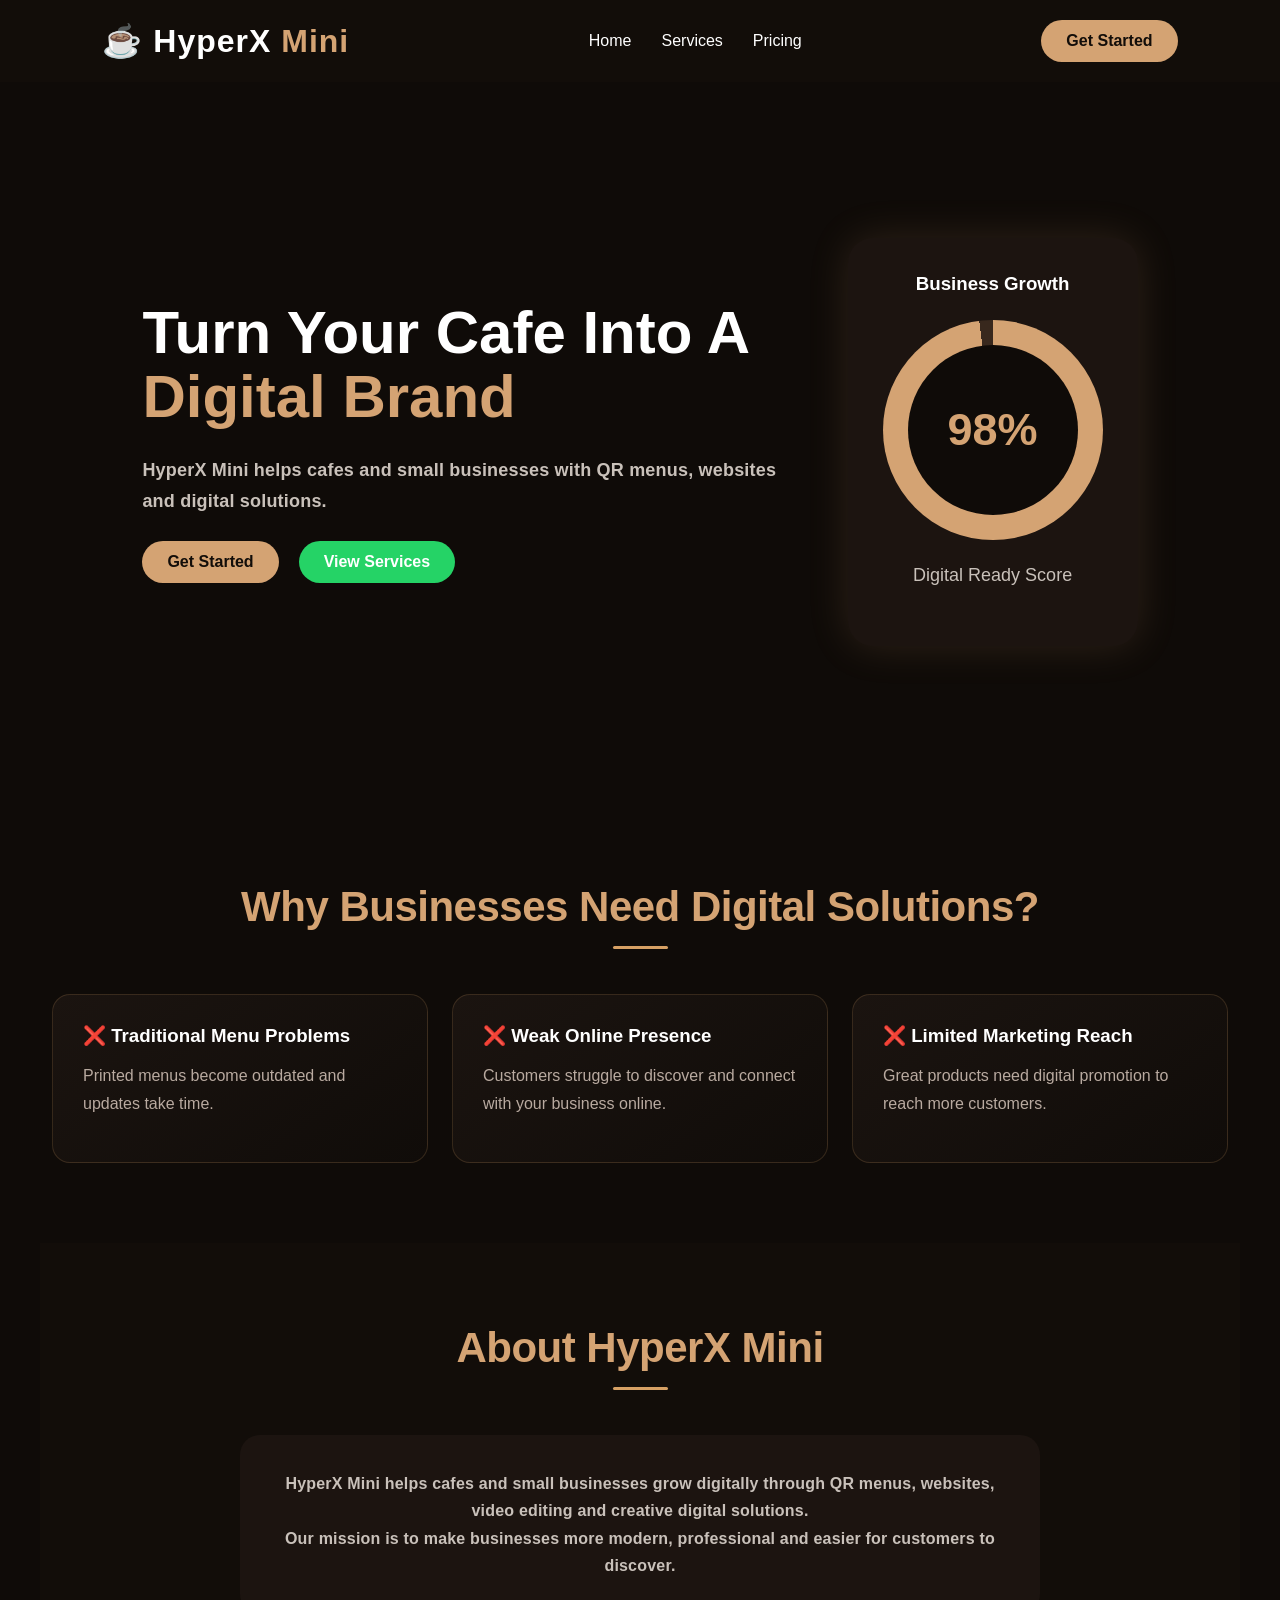
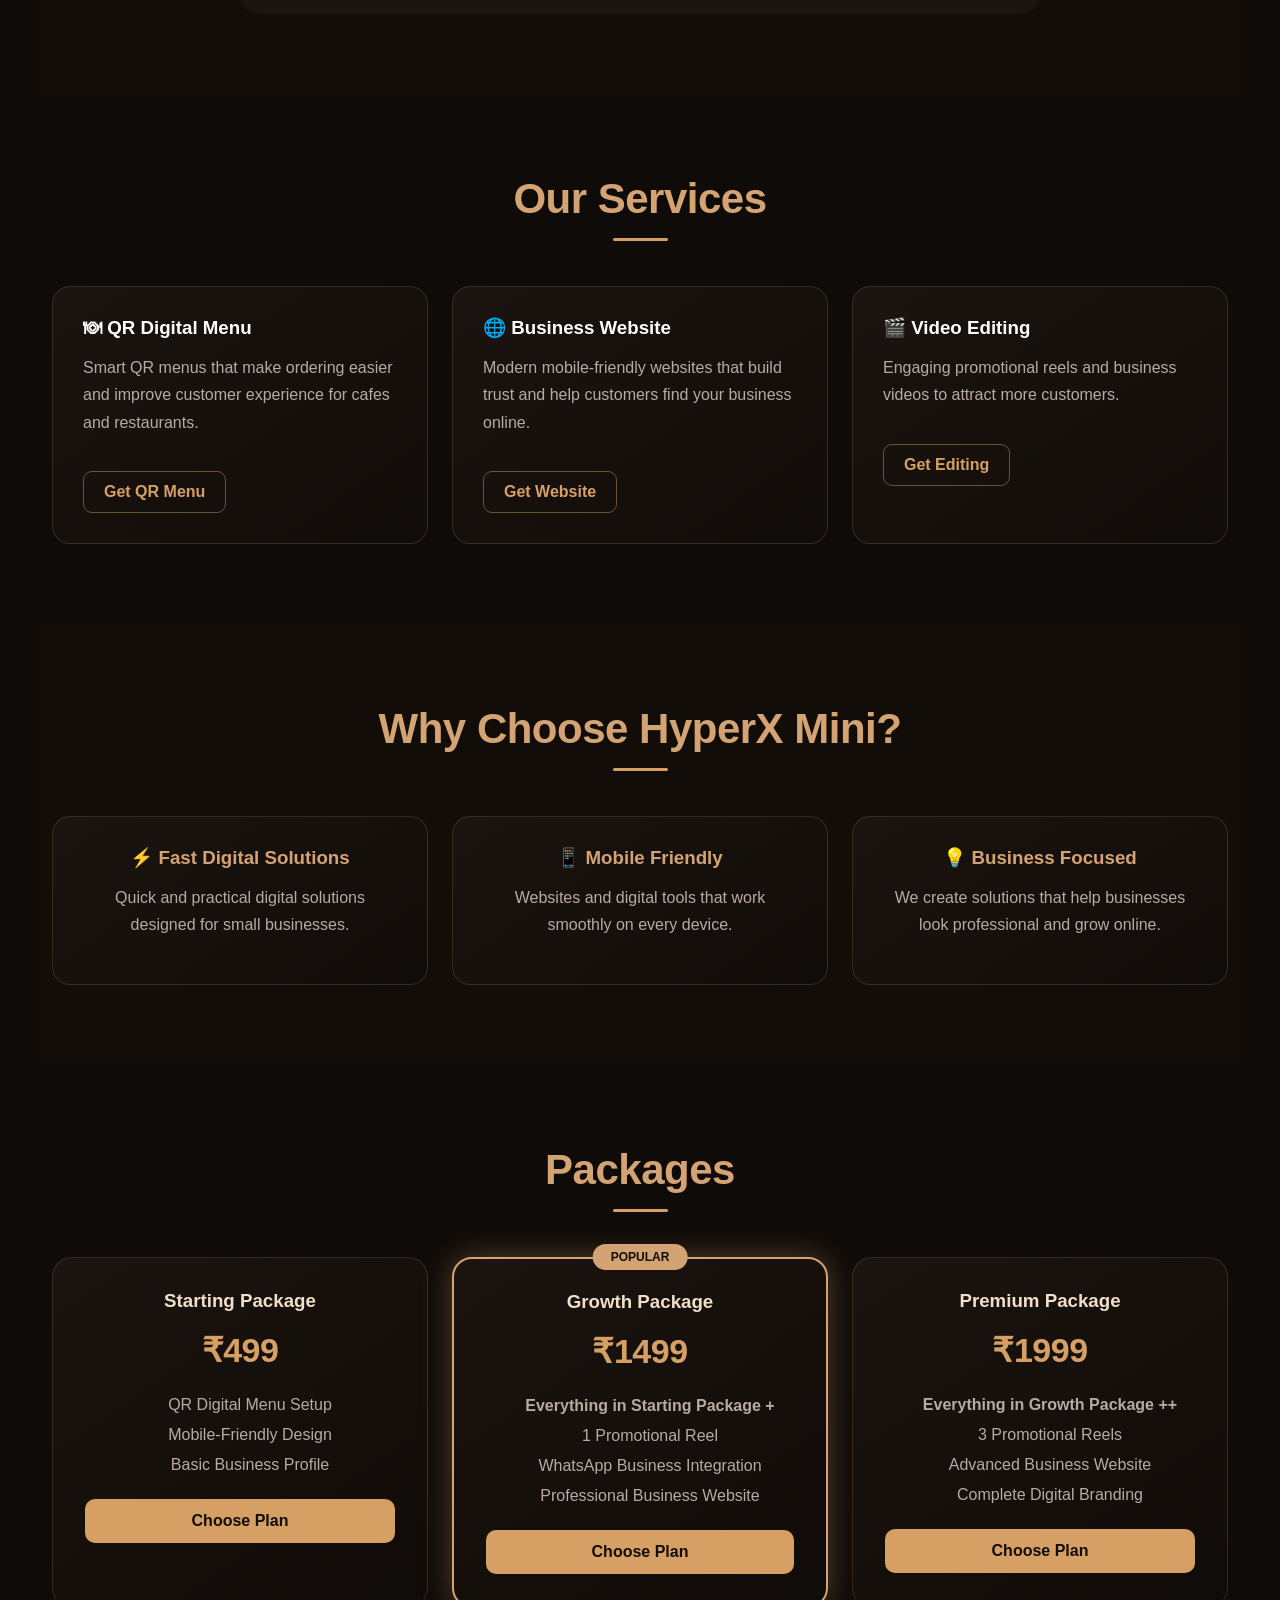
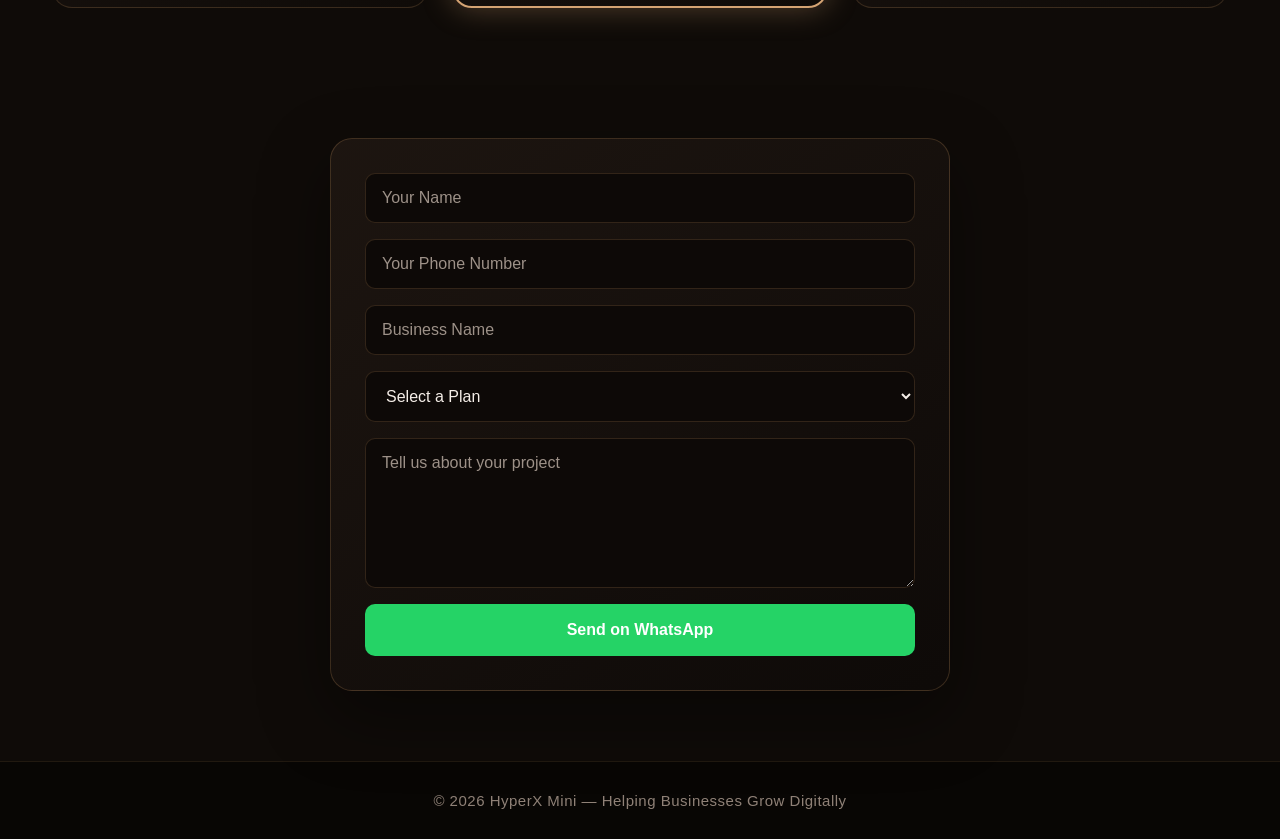
==== commit 64b3767e: "improve website design" ====
--- a/index.html
+++ b/index.html
@@ -48,7 +48,6 @@
 <li><a href="#home">Home</a></li>
 <li><a href="#services">Services</a></li>
 <li><a href="#pricing">Pricing</a></li>
-<li><a href="#contact">Contact</a></li>
 
 </ul>
 
@@ -68,148 +67,154 @@
 
 <!-- HERO -->
 
-
 <section id="home" class="hero">
 
-
-<div class="hero-content">
-
-
-<h1>
-Turn Your Cafe Into A
-<span>Digital Brand</span>
-</h1>
-
-
-<p class="hero-description">
-    HyperX Mini helps cafes and small businesses
-    with QR menus, websites and digital solutions.
-</p>
-
-
-
-
-<div class="hero-card">
-
-<h3>
-Business Growth
-</h3>
-
-<div class="circle">
-
-<span>
-98%
-</span>
-
-</div>
-
-<p>
-Digital Ready Score
-</p>
-
-</div>
-
+    <div class="hero-content">
+
+        <h1>
+            Turn Your Cafe Into A
+            <span>Digital Brand</span>
+        </h1>
+
+        <p class="hero-description">
+            HyperX Mini helps cafes and small businesses
+            with QR menus, websites and digital solutions.
+        </p>
+
+        <div class="buttons">
+
+            <a href="#contact" class="btn">
+                Get Started
+            </a>
+
+            <a href="#services" class="btn whatsapp-btn">
+                View Services
+            </a>
+
+        </div>
+
+    </div>
+
+
+    <div class="hero-card">
+
+        <h3>
+            Business Growth
+        </h3>
+
+        <div class="circle">
+
+            <span>
+                98%
+            </span>
+
+        </div>
+
+        <p>
+            Digital Ready Score
+        </p>
+
+    </div>
 
 
 </section>
 
 
 
-
-
-
-
 <!-- PROBLEM SOLUTION -->
 
-
 <section class="problem">
 
-
-<h2>
-Why Businesses Need Digital Solutions?
-</h2>
-
-
-<div class="cards">
-
-
-<div class="card">
-
-<h3>
-❌ Old Menu Problems
-</h3>
-
-<p>
-Customers wait for menus and updates become difficult.
-</p>
-
-</div>
-
-
-
-<div class="card">
-
-<h3>
-❌ Low Online Presence
-</h3>
-
-<p>
-Customers cannot easily find your business online.
-</p>
-
-</div>
-
-
-
-<div class="card">
-
-<h3>
-❌ Less Marketing
-</h3>
-
-<p>
-Good products need better promotion.
-</p>
-
-</div>
-
-
-</div>
-
-
+    <h2>
+        Why Businesses Need Digital Solutions?
+    </h2>
+
+
+    <div class="cards">
+
+
+        <div class="card">
+
+            <h3>
+                ❌ Traditional Menu Problems
+            </h3>
+
+            <p>
+                Printed menus become outdated and updates take time.
+            </p>
+
+        </div>
+
+
+
+        <div class="card">
+
+            <h3>
+                ❌ Weak Online Presence
+            </h3>
+
+            <p>
+                Customers struggle to discover and connect with your business online.
+            </p>
+
+        </div>
+
+
+
+        <div class="card">
+
+            <h3>
+                ❌ Limited Marketing Reach
+            </h3>
+
+            <p>
+                Great products need digital promotion to reach more customers.
+            </p>
+
+        </div>
+
+
+    </div>
 
 </section>
 
-
 <!-- ABOUT US -->
 
 <section class="about">
 
-<h2>
-About HyperX Mini
-</h2>
-
-
-<div class="about-box">
-
-<p class="about-highlight">
-    HyperX Mini helps cafes and small businesses
-    grow digitally with QR menus, websites and
-    creative marketing solutions.
-</p>
-
-<p class="about-highlight"> 
-Our goal is to make businesses more modern,
-professional and easy for customers to connect with.
-</p>
-
-
-</div>
+
+    <h2>
+        About HyperX Mini
+    </h2>
+
+
+
+    <div class="about-box">
+
+
+        <p class="about-highlight">
+
+            HyperX Mini helps cafes and small businesses
+            grow digitally through QR menus, websites,
+            video editing and creative digital solutions.
+
+        </p>
+
+
+
+        <p class="about-highlight">
+
+            Our mission is to make businesses more modern,
+            professional and easier for customers to discover.
+
+        </p>
+
+
+
+    </div>
 
 
 </section>
-
-
 
 <!-- SERVICES -->
 
@@ -219,8 +224,10 @@
         Our Services
     </h2>
 
+
     <div class="cards">
 
+
         <div class="card">
 
             <h3>
@@ -228,7 +235,9 @@
             </h3>
 
             <p>
-                Easy menu access using QR code for cafes and restaurants.
+                Smart QR menus that make ordering easier
+                and improve customer experience for cafes
+                and restaurants.
             </p>
 
             <a href="#contact" data-plan="QR Menu - ₹500">
@@ -238,6 +247,7 @@
         </div>
 
 
+
         <div class="card">
 
             <h3>
@@ -245,7 +255,9 @@
             </h3>
 
             <p>
-                Professional website to build customer trust.
+                Modern mobile-friendly websites that
+                build trust and help customers find
+                your business online.
             </p>
 
             <a href="#contact" data-plan="Website">
@@ -255,6 +267,7 @@
         </div>
 
 
+
         <div class="card">
 
             <h3>
@@ -262,7 +275,8 @@
             </h3>
 
             <p>
-                Promotional reels and business videos.
+                Engaging promotional reels and business
+                videos to attract more customers.
             </p>
 
             <a href="#contact" data-plan="Video Editing">
@@ -271,73 +285,71 @@
 
         </div>
 
-    </div>
+
+    </div>
+
 
 </section>
 
-
-
-
-
 <!-- WHY CHOOSE US -->
 
 <section class="why-us">
 
-<h2>
-Why Choose HyperX Mini?
-</h2>
-
-
-<div class="cards">
-
-
-<div class="card">
-
-<h3>
-⚡ Fast Setup
-</h3>
-
-<p>
-Business ke liye quick digital solutions.
-</p>
-
-</div>
-
-
-
-<div class="card">
-
-<h3>
-📱 Mobile Friendly
-</h3>
-
-<p>
-Har customer ke phone par smoothly kaam kare.
-</p>
-
-</div>
-
-
-
-<div class="card">
-
-<h3>
-💼 Business Focused
-</h3>
-
-<p>
-Solutions jo cafes aur small businesses ke liye banaye gaye hain.
-</p>
-
-</div>
-
-
-
-</div>
+    <h2>
+        Why Choose HyperX Mini?
+    </h2>
+
+
+    <div class="cards">
+
+
+        <div class="card">
+
+            <h3>
+                ⚡ Fast Digital Solutions
+            </h3>
+
+            <p>
+                Quick and practical digital solutions
+                designed for small businesses.
+            </p>
+
+        </div>
+
+
+
+        <div class="card">
+
+            <h3>
+                📱 Mobile Friendly
+            </h3>
+
+            <p>
+                Websites and digital tools that work
+                smoothly on every device.
+            </p>
+
+        </div>
+
+
+
+        <div class="card">
+
+            <h3>
+                💡 Business Focused
+            </h3>
+
+            <p>
+                We create solutions that help businesses
+                look professional and grow online.
+            </p>
+
+        </div>
+
+
+    </div>
 
 </section>
-
-<!-- DEMO SHOWCASE -->
 
 
 
@@ -349,7 +361,11 @@
         Packages
     </h2>
 
+
     <div class="pricing-container">
+
+
+        <!-- STARTING PACKAGE -->
 
         <div class="price-card">
 
@@ -361,11 +377,13 @@
                 ₹499
             </h2>
 
+
             <ul>
                 <li>QR Digital Menu Setup</li>
+                <li>Mobile-Friendly Design</li>
                 <li>Basic Business Profile</li>
-                <li>Mobile Friendly Design</li>
             </ul>
+
 
             <a href="#contact" data-plan="Starting Package - ₹499">
                 Choose Plan
@@ -373,6 +391,9 @@
 
         </div>
 
+
+
+        <!-- GROWTH PACKAGE -->
 
         <div class="price-card">
 
@@ -384,11 +405,16 @@
                 ₹1499
             </h2>
 
+
             <ul>
-                <li>QR Menu</li>
-                <li>Business Website</li>
-                <li>WhatsApp Setup</li>
+
+                <li><strong>Everything in Starting Package +</strong></li>
+                <li>1 Promotional Reel</li>
+                <li>WhatsApp Business Integration</li>
+                <li>Professional Business Website</li>
+
             </ul>
+
 
             <a href="#contact" data-plan="Growth Package - ₹1499">
                 Choose Plan
@@ -396,6 +422,9 @@
 
         </div>
 
+
+
+        <!-- PREMIUM PACKAGE -->
 
         <div class="price-card">
 
@@ -407,11 +436,16 @@
                 ₹1999
             </h2>
 
+
             <ul>
-                <li>Advanced Website</li>
-                <li>QR Menu</li>
-                <li>Brand Support</li>
+
+                <li><strong>Everything in Growth Package ++</strong></li>
+                <li>3 Promotional Reels</li>
+                <li>Advanced Business Website</li>
+                <li>Complete Digital Branding</li>
+
             </ul>
+
 
             <a href="#contact" data-plan="Premium Package - ₹1999">
                 Choose Plan
@@ -419,7 +453,9 @@
 
         </div>
 
-    </div>
+
+    </div>
+
 
 </section>
 
--- a/style.css
+++ b/style.css
@@ -1456,4 +1456,345 @@
     font-weight: 600;
     line-height: 1.7;
     letter-spacing: 0.2px;
-}+}
+/* =========================================
+   HYPERX MINI - FINAL RESPONSIVE POLISH
+   Desktop + Mobile
+   ========================================= */
+
+/* ---------- GLOBAL ---------- */
+
+* {
+    box-sizing: border-box;
+}
+
+html {
+    scroll-behavior: smooth;
+}
+
+body {
+    margin: 0;
+    overflow-x: hidden;
+}
+
+img {
+    max-width: 100%;
+    height: auto;
+}
+
+a,
+button {
+    -webkit-tap-highlight-color: transparent;
+}
+
+
+/* ---------- CONTAINERS ---------- */
+
+section {
+    width: 100%;
+    max-width: 1200px;
+    margin-left: auto;
+    margin-right: auto;
+}
+
+
+/* ---------- HEADINGS ---------- */
+
+section h2 {
+    text-align: center;
+    line-height: 1.2;
+}
+
+section h2::after {
+    content: "";
+    display: block;
+    width: 55px;
+    height: 3px;
+    margin: 14px auto 0;
+    border-radius: 20px;
+    background: #d6a064;
+}
+
+
+/* =========================================
+   HERO
+   ========================================= */
+
+.hero {
+    min-height: 80vh;
+    display: flex;
+    align-items: center;
+}
+
+.hero-content {
+    width: 100%;
+}
+
+.hero h1 {
+    max-width: 750px;
+    line-height: 1.08;
+}
+
+.hero-description {
+    max-width: 650px;
+    line-height: 1.7;
+    font-weight: 600;
+}
+
+
+/* =========================================
+   CARDS
+   ========================================= */
+
+.card,
+.price-card {
+    transition:
+        transform 0.3s ease,
+        box-shadow 0.3s ease,
+        border-color 0.3s ease;
+}
+
+.card:hover,
+.price-card:hover {
+    transform: translateY(-7px);
+}
+
+
+/* =========================================
+   BUTTONS
+   ========================================= */
+
+.card a,
+.price-card a,
+.hero a {
+    transition:
+        transform 0.2s ease,
+        box-shadow 0.2s ease,
+        background 0.2s ease;
+}
+
+.card a:hover,
+.price-card a:hover,
+.hero a:hover {
+    transform: translateY(-2px);
+}
+
+/* Touch devices */
+
+@media (hover: none) {
+
+    .card:hover,
+    .price-card:hover {
+        transform: none;
+    }
+
+    .card a:active,
+    .price-card a:active,
+    .hero a:active {
+        transform: scale(0.97);
+    }
+}
+
+
+/* =========================================
+   CONTACT FORM
+   ========================================= */
+
+.contact-form {
+    width: min(620px, calc(100% - 30px));
+    margin-left: auto;
+    margin-right: auto;
+}
+
+.contact-form input,
+.contact-form select,
+.contact-form textarea {
+    font-family: inherit;
+    font-size: 16px;
+}
+
+.contact-form button {
+    min-height: 52px;
+}
+
+
+/* =========================================
+   TABLET
+   ========================================= */
+
+@media (max-width: 900px) {
+
+    section {
+        padding-left: 25px;
+        padding-right: 25px;
+    }
+
+    .hero {
+        min-height: auto;
+        padding-top: 80px;
+        padding-bottom: 80px;
+    }
+
+    .hero h1 {
+        max-width: 650px;
+    }
+
+    .cards,
+    .pricing-container {
+        gap: 20px;
+    }
+
+}
+
+
+/* =========================================
+   MOBILE
+   ========================================= */
+
+@media (max-width: 600px) {
+
+    /* General */
+
+    section {
+        padding-left: 16px;
+        padding-right: 16px;
+    }
+
+    section h2 {
+        font-size: 28px;
+        margin-bottom: 30px;
+    }
+
+
+    /* Hero */
+
+    .hero {
+        min-height: auto;
+        padding-top: 55px;
+        padding-bottom: 55px;
+    }
+
+    .hero h1 {
+        font-size: clamp(36px, 11vw, 52px);
+        line-height: 1.05;
+        margin-bottom: 20px;
+    }
+
+    .hero-description {
+        font-size: 16px;
+        line-height: 1.65;
+    }
+
+
+    /* Cards */
+
+    .cards,
+    .pricing-container {
+        display: grid;
+        grid-template-columns: 1fr;
+        gap: 18px;
+    }
+
+    .card,
+    .price-card {
+        width: 100%;
+        padding: 23px;
+        border-radius: 16px;
+    }
+
+    .card h3,
+    .price-card h3 {
+        font-size: 20px;
+    }
+
+
+    /* Service buttons */
+
+    .card a {
+        display: block;
+        width: 100%;
+        text-align: center;
+        padding: 13px 16px;
+    }
+
+
+    /* Pricing */
+
+    .price-card h2 {
+        font-size: 32px;
+    }
+
+    .price-card a {
+        width: 100%;
+        padding: 14px 16px;
+    }
+
+
+    /* About */
+
+    .about-box {
+        padding: 20px;
+    }
+
+    .about-box p {
+        line-height: 1.7;
+    }
+
+    .about-highlight {
+        font-weight: 600;
+    }
+
+
+    /* Contact */
+
+    .contact-form {
+        width: calc(100% - 4px);
+        margin-top: 30px;
+        padding: 20px;
+        border-radius: 17px;
+    }
+
+    .contact-form input,
+    .contact-form select,
+    .contact-form textarea {
+        width: 100%;
+        padding: 14px;
+        font-size: 16px;
+    }
+
+    .contact-form textarea {
+        min-height: 130px;
+    }
+
+    .contact-form button {
+        min-height: 52px;
+        font-size: 16px;
+    }
+
+
+    /* Footer */
+
+    footer {
+        padding: 25px 16px;
+        font-size: 14px;
+        line-height: 1.6;
+    }
+
+}
+
+
+/* =========================================
+   SMALL PHONES
+   ========================================= */
+
+@media (max-width: 380px) {} 
+
+     section {
+        padding-left: 12px;
+        padding-right: 12px;
+    }
+
+    .hero {
+        padding-top: 40px;
+        padding-bottom: 40px;
+    }
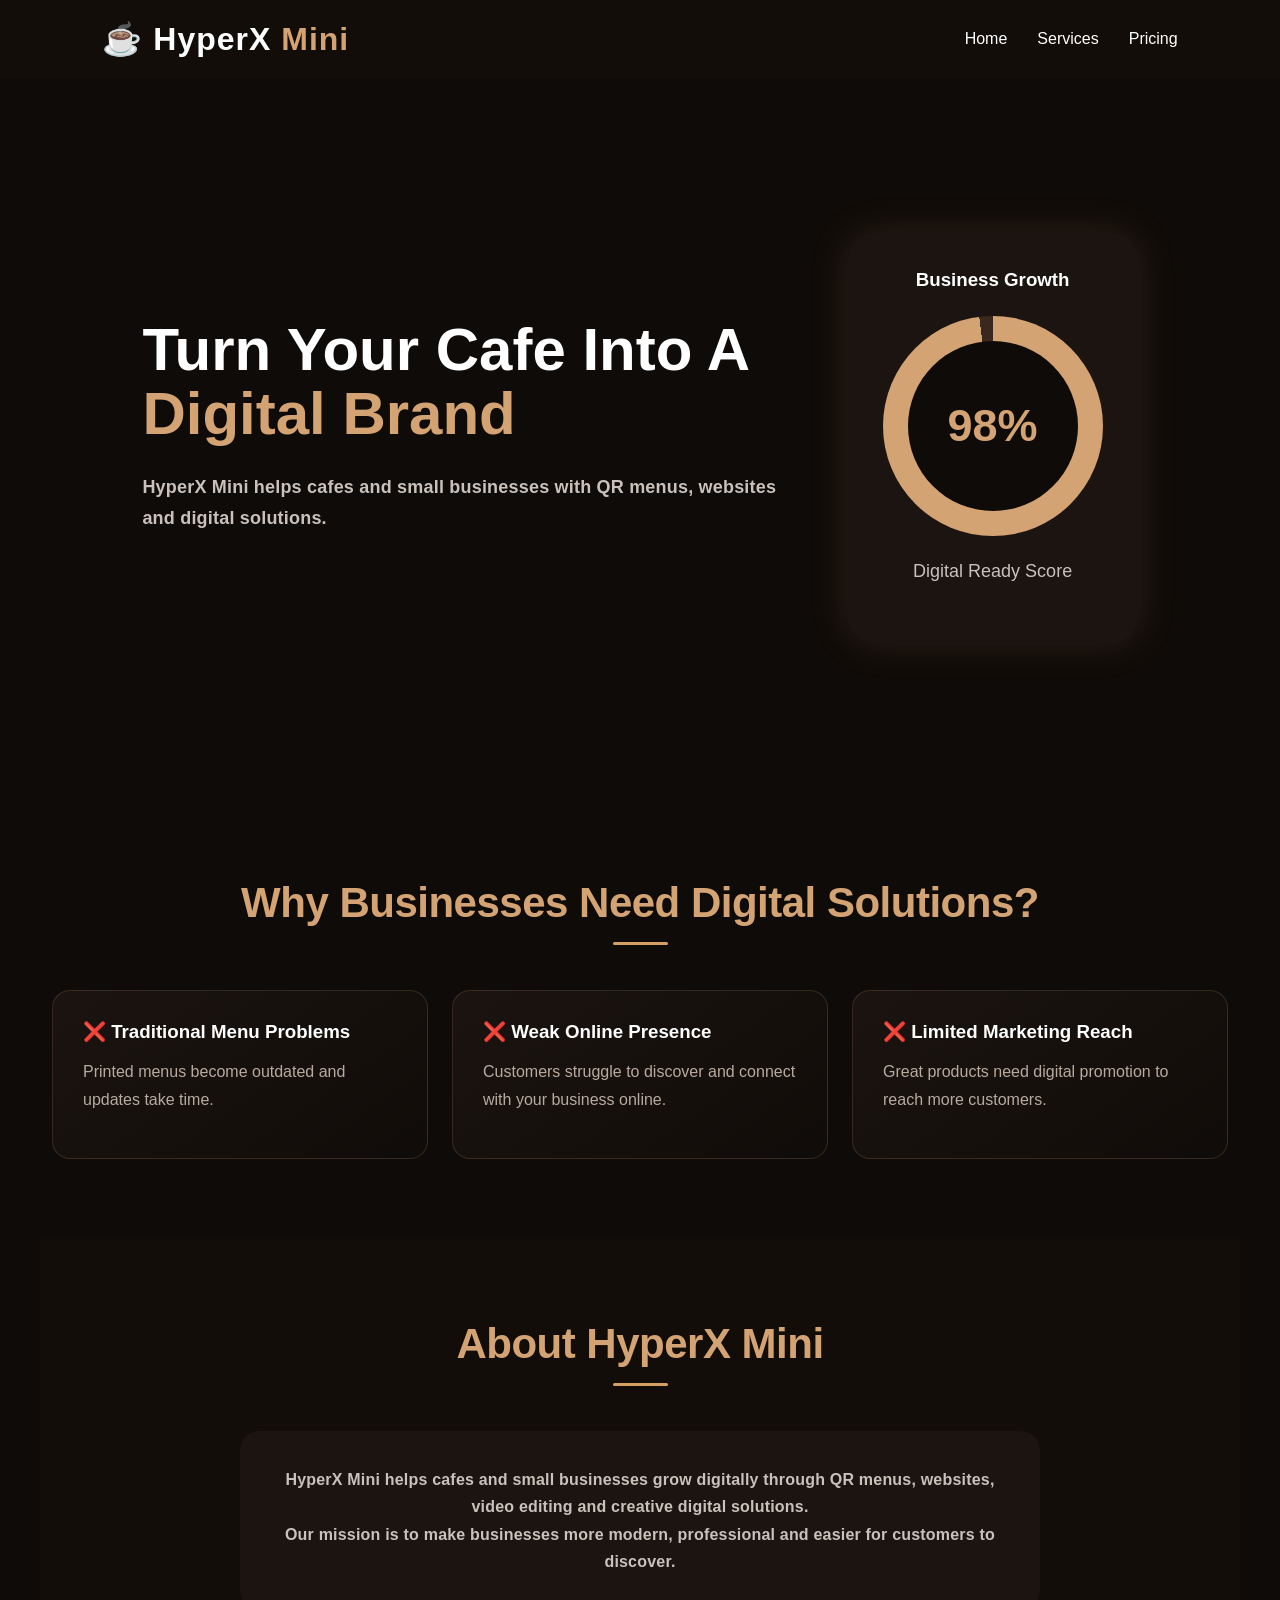
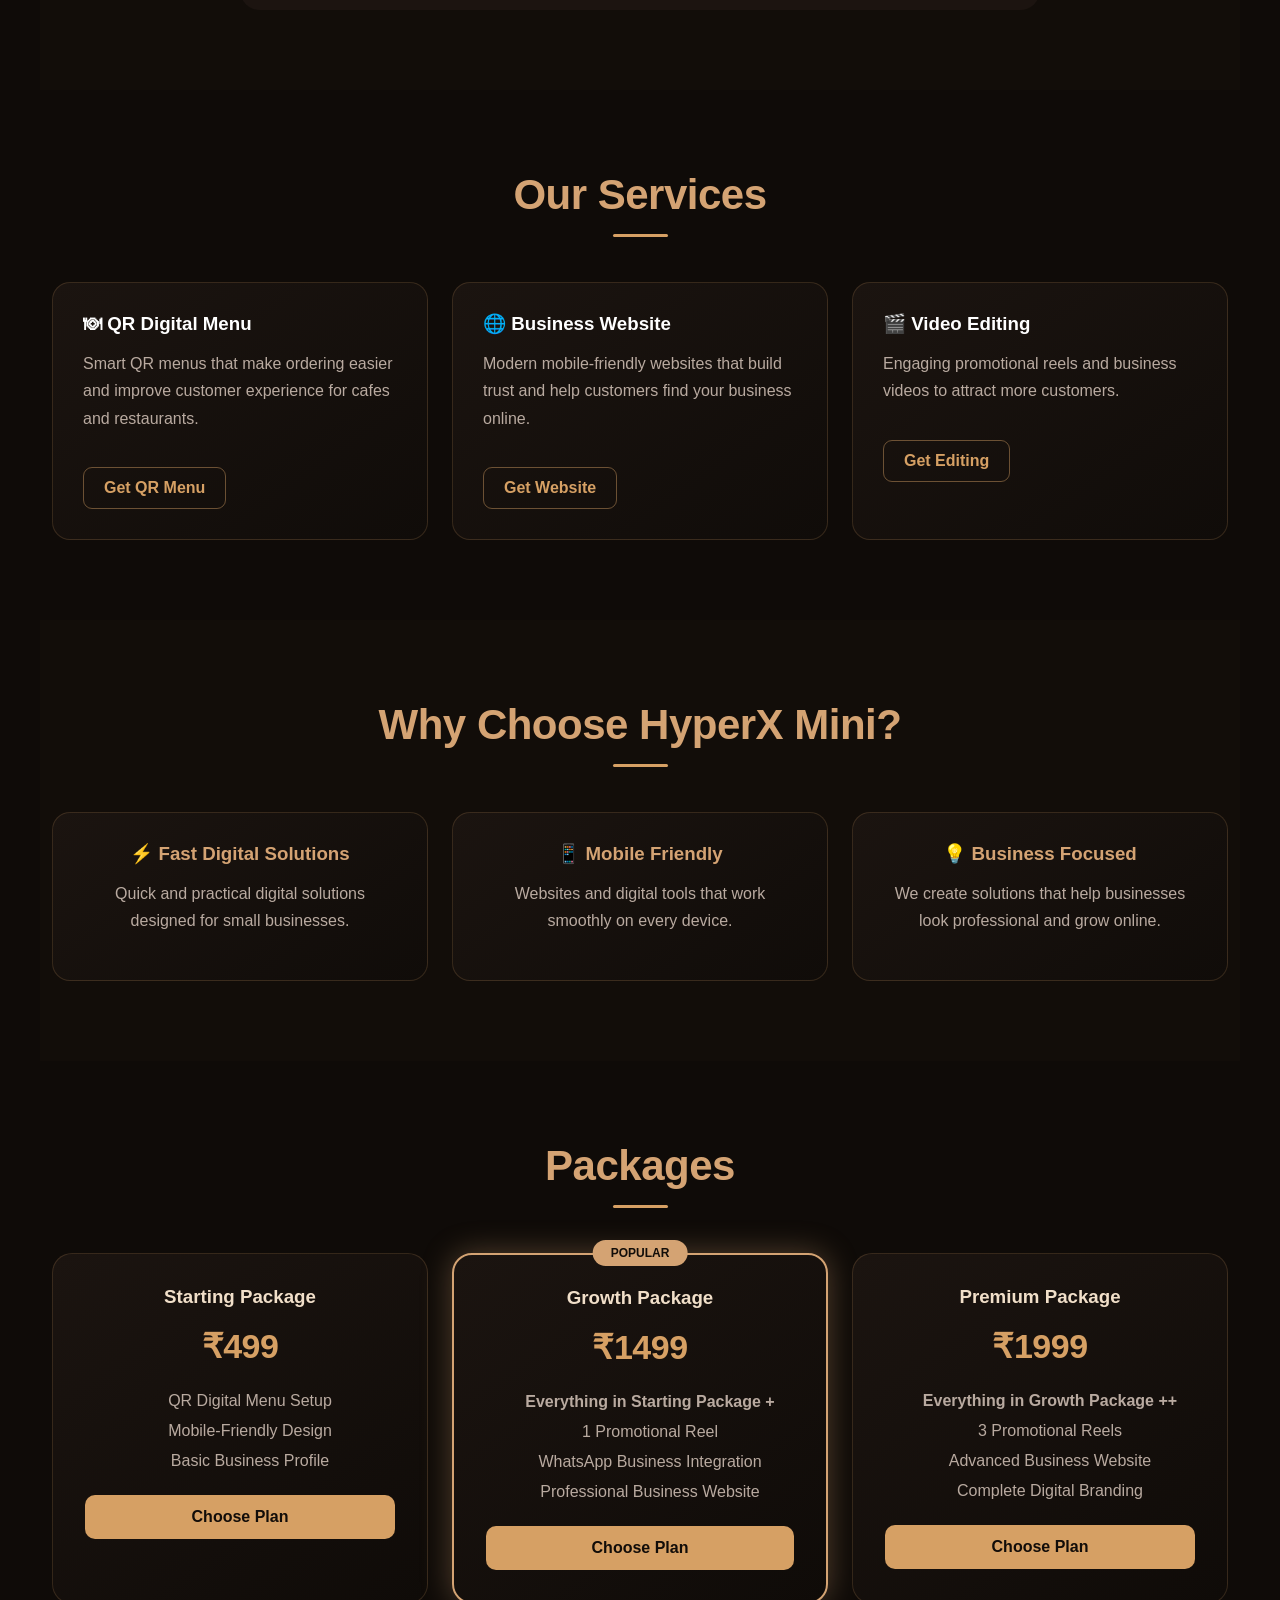
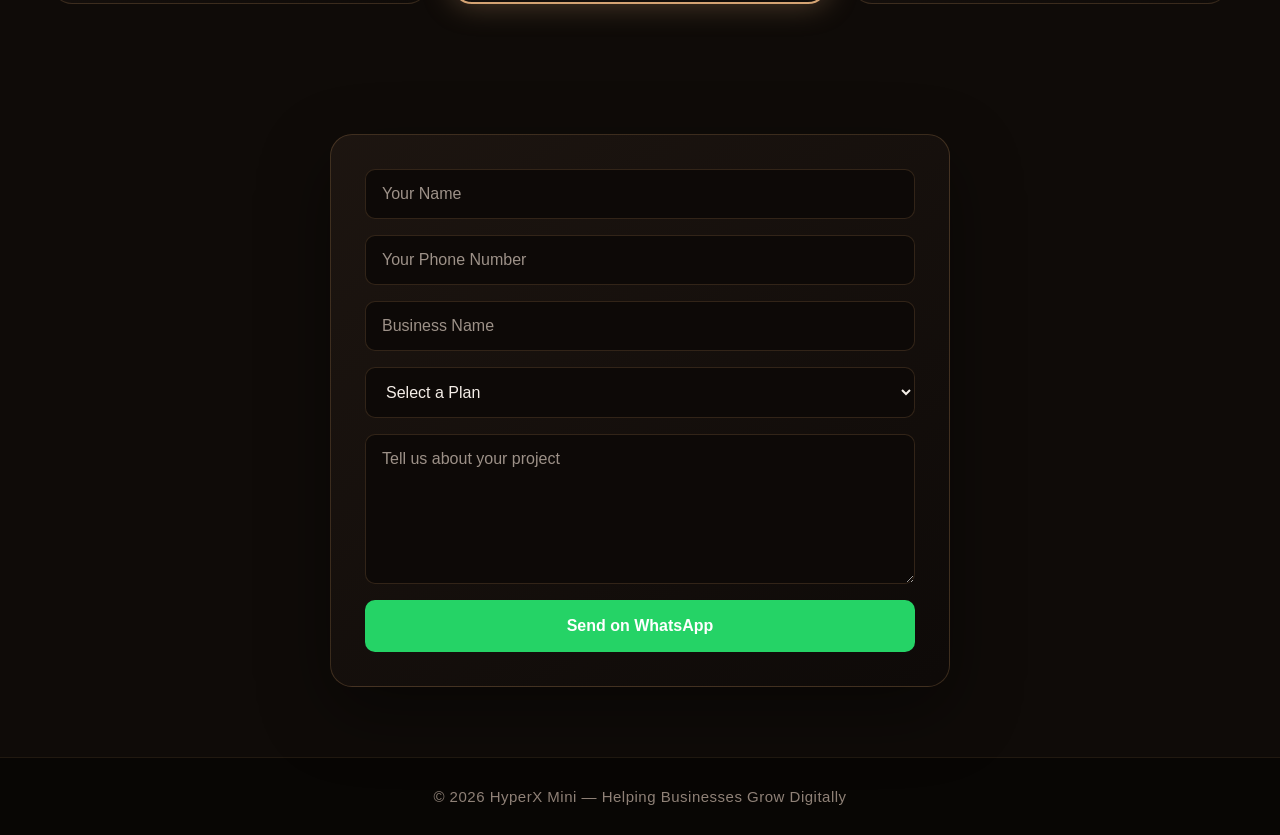
==== commit 7cff3bb6: "improve website design" ====
--- a/index.html
+++ b/index.html
@@ -52,9 +52,6 @@
 </ul>
 
 
-<a href="#contact" class="btn">
-Get Started
-</a>
 
 
 </nav>
@@ -81,17 +78,7 @@
             with QR menus, websites and digital solutions.
         </p>
 
-        <div class="buttons">
-
-            <a href="#contact" class="btn">
-                Get Started
-            </a>
-
-            <a href="#services" class="btn whatsapp-btn">
-                View Services
-            </a>
-
-        </div>
+        
 
     </div>
 
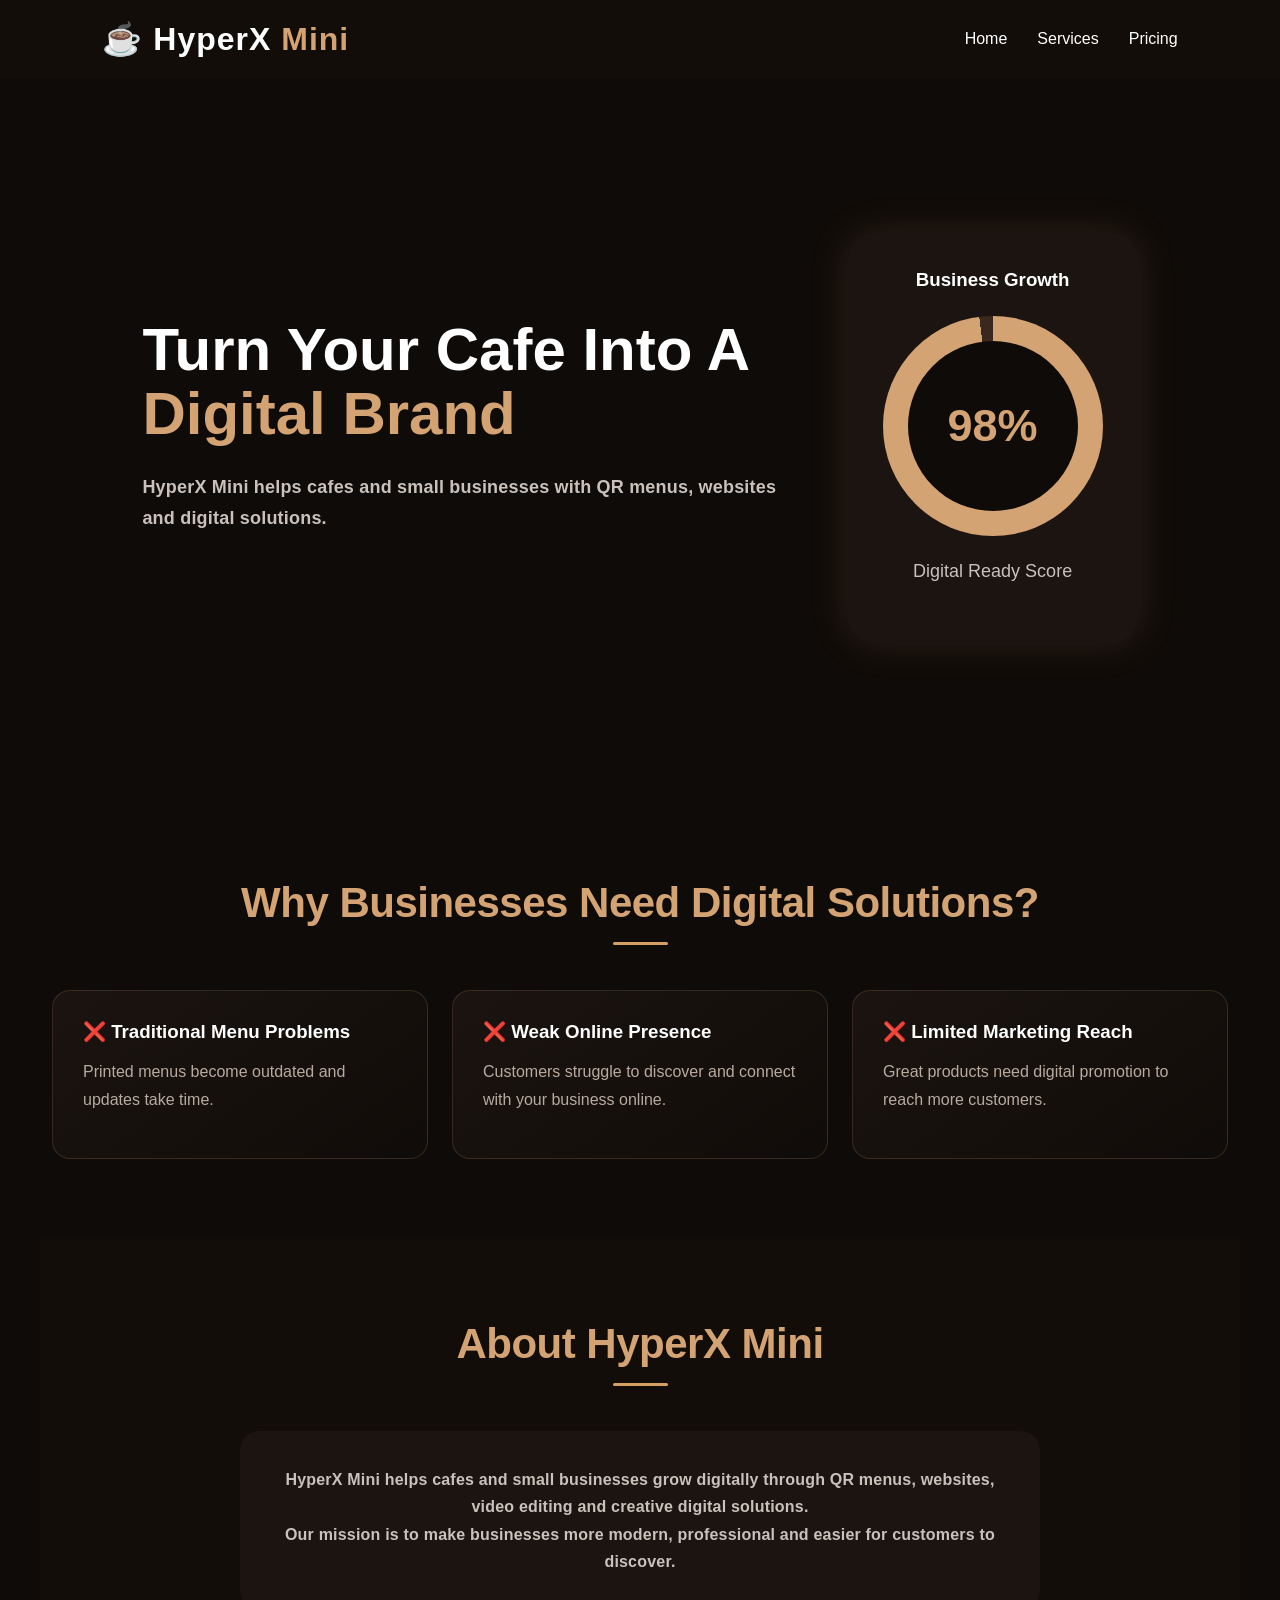
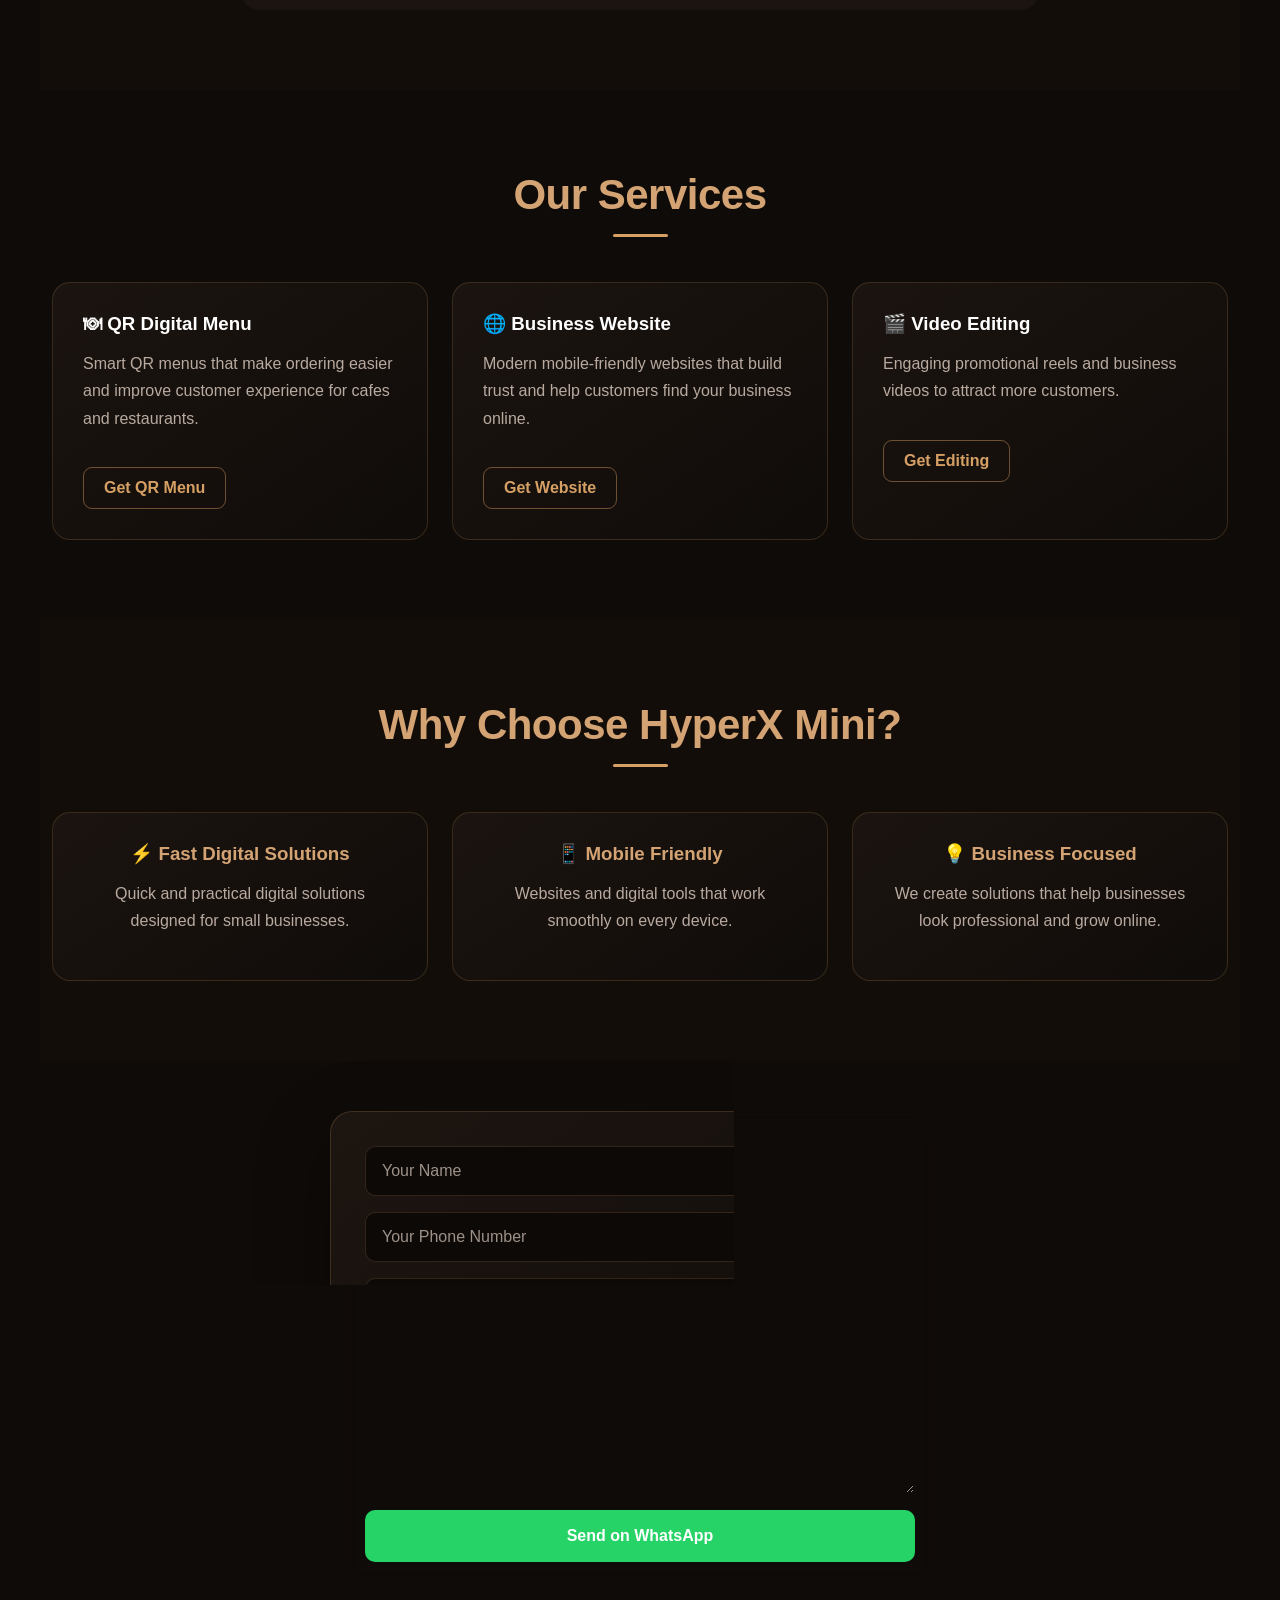
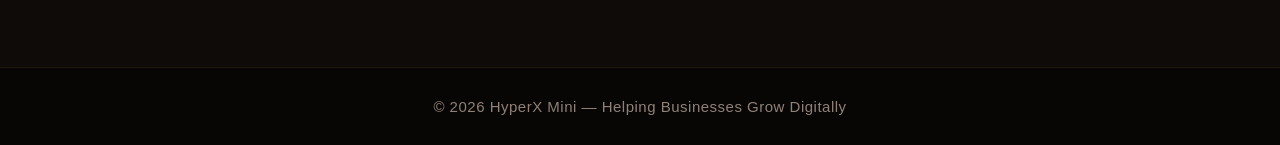
==== commit 86056540: "improve website design" ====
--- a/index.html
+++ b/index.html
@@ -340,113 +340,6 @@
 
 
 
-<!-- PRICING -->
-
-<section id="pricing">
-
-    <h2>
-        Packages
-    </h2>
-
-
-    <div class="pricing-container">
-
-
-        <!-- STARTING PACKAGE -->
-
-        <div class="price-card">
-
-            <h3>
-                Starting Package
-            </h3>
-
-            <h2>
-                ₹499
-            </h2>
-
-
-            <ul>
-                <li>QR Digital Menu Setup</li>
-                <li>Mobile-Friendly Design</li>
-                <li>Basic Business Profile</li>
-            </ul>
-
-
-            <a href="#contact" data-plan="Starting Package - ₹499">
-                Choose Plan
-            </a>
-
-        </div>
-
-
-
-        <!-- GROWTH PACKAGE -->
-
-        <div class="price-card">
-
-            <h3>
-                Growth Package
-            </h3>
-
-            <h2>
-                ₹1499
-            </h2>
-
-
-            <ul>
-
-                <li><strong>Everything in Starting Package +</strong></li>
-                <li>1 Promotional Reel</li>
-                <li>WhatsApp Business Integration</li>
-                <li>Professional Business Website</li>
-
-            </ul>
-
-
-            <a href="#contact" data-plan="Growth Package - ₹1499">
-                Choose Plan
-            </a>
-
-        </div>
-
-
-
-        <!-- PREMIUM PACKAGE -->
-
-        <div class="price-card">
-
-            <h3>
-                Premium Package
-            </h3>
-
-            <h2>
-                ₹1999
-            </h2>
-
-
-            <ul>
-
-                <li><strong>Everything in Growth Package ++</strong></li>
-                <li>3 Promotional Reels</li>
-                <li>Advanced Business Website</li>
-                <li>Complete Digital Branding</li>
-
-            </ul>
-
-
-            <a href="#contact" data-plan="Premium Package - ₹1999">
-                Choose Plan
-            </a>
-
-        </div>
-
-
-    </div>
-
-
-</section>
-
-
 
 
 <!-- CONTACT -->
@@ -457,13 +350,6 @@
     
 <input type="tel" id="phone" placeholder="Your Phone Number" required>
  <input type="text" id="business" placeholder="Business Name" required> 
- <select id="plan" required> 
-    <option value="" disabled selected>Select a Plan</option> 
-    <option value="Starting package - ₹499">Starting package - ₹499</option> 
-    <option value="Growth package - ₹1499">Growth package - ₹1499</option>
-     <option value="Premium package - ₹1999">Premium package - ₹1999</option>
-     
-    </select> 
               <textarea id="details" placeholder="Tell us about your project" required></textarea> 
               <button type="submit">Send on WhatsApp</button>
              </form> <script> document.getElementById("contactForm").addEventListener("submit", function(event) { event.preventDefault(); const name = document.getElementById("name").value; const phone = document.getElementById("phone").value; const business = document.getElementById("business").value; const plan = document.getElementById("plan").value; const details = document.getElementById("details").value; const message = "Hello HyperX Mini!%0A%0A" + "*New Project Enquiry*%0A%0A" + "Name: " + encodeURIComponent(name) + "%0A" + "Phone: " + encodeURIComponent(phone) + "%0A" + "Business: " + encodeURIComponent(business) + "%0A" + "Selected Plan: " + encodeURIComponent(plan) + "%0A" + "Project Details: " + encodeURIComponent(details); const whatsappURL = "https://wa.me/918726601795?text=" + message; window.open(whatsappURL, "_blank"); }); </script>
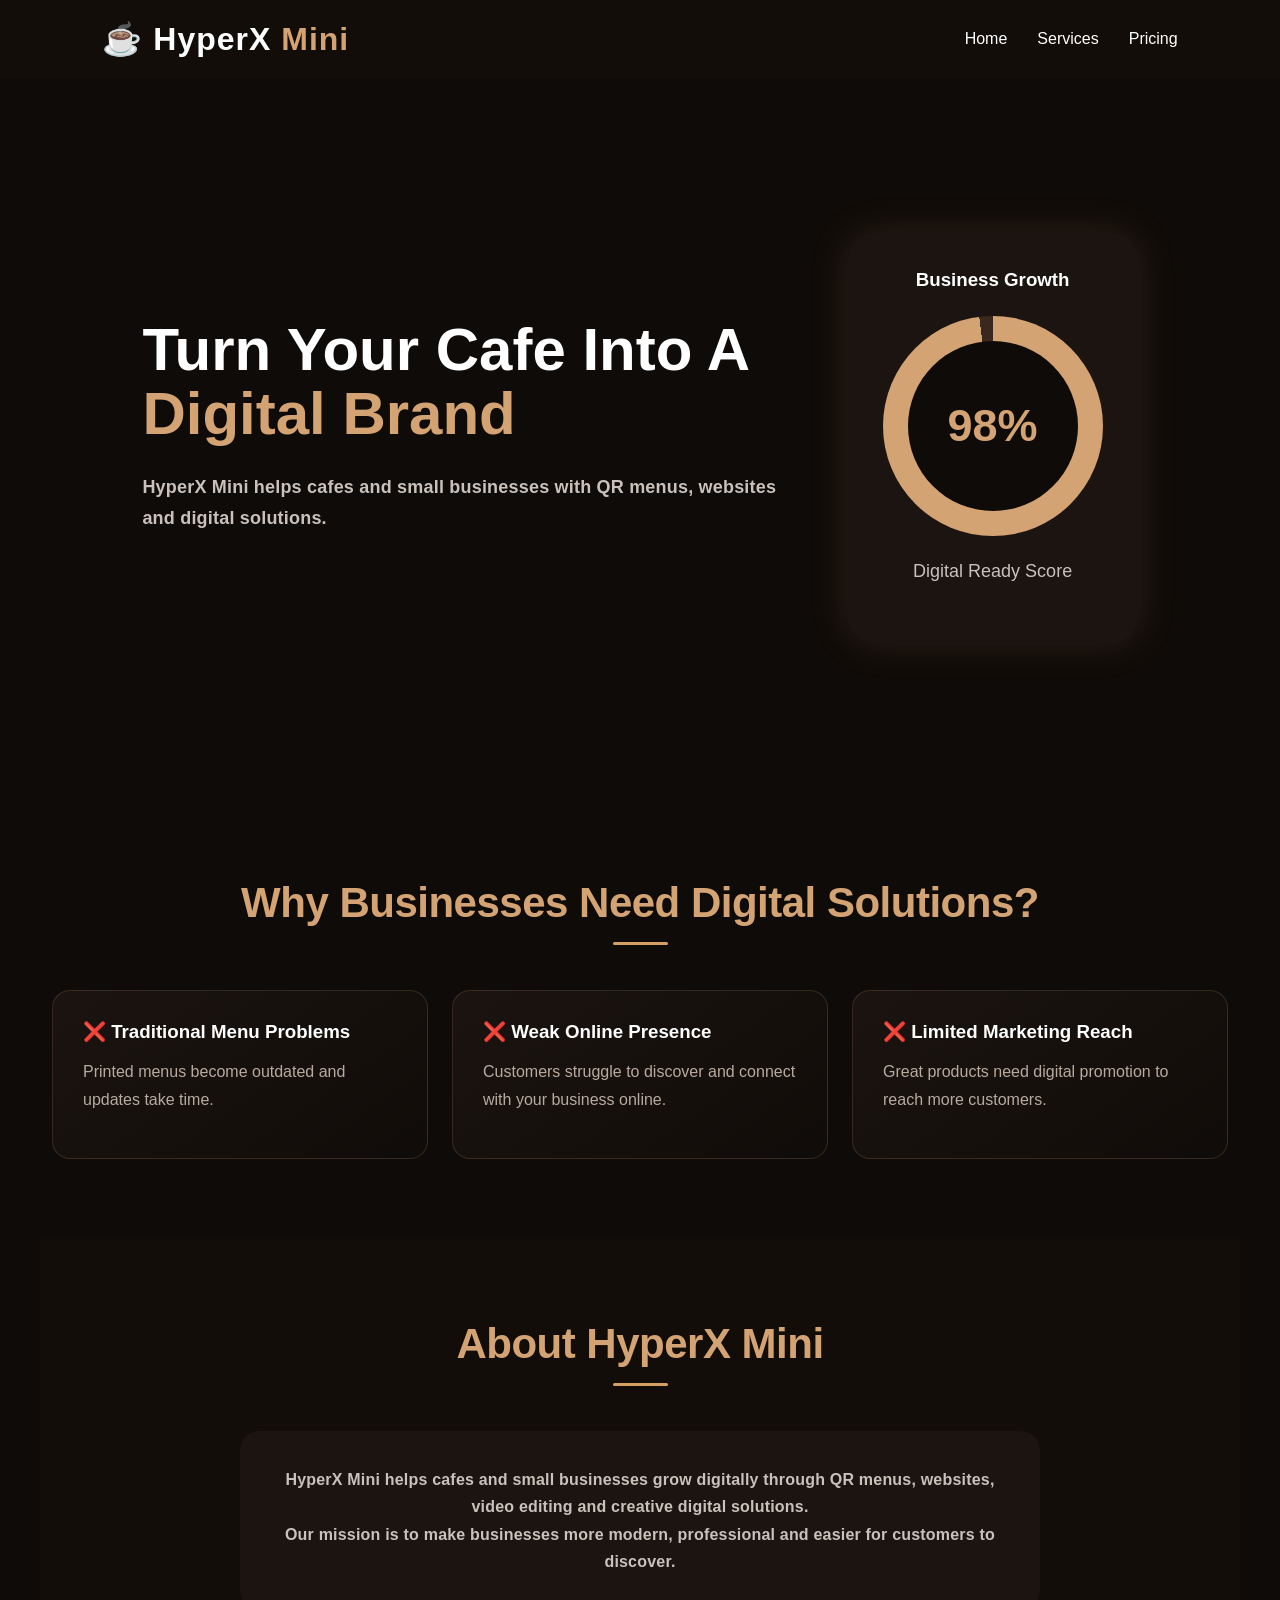
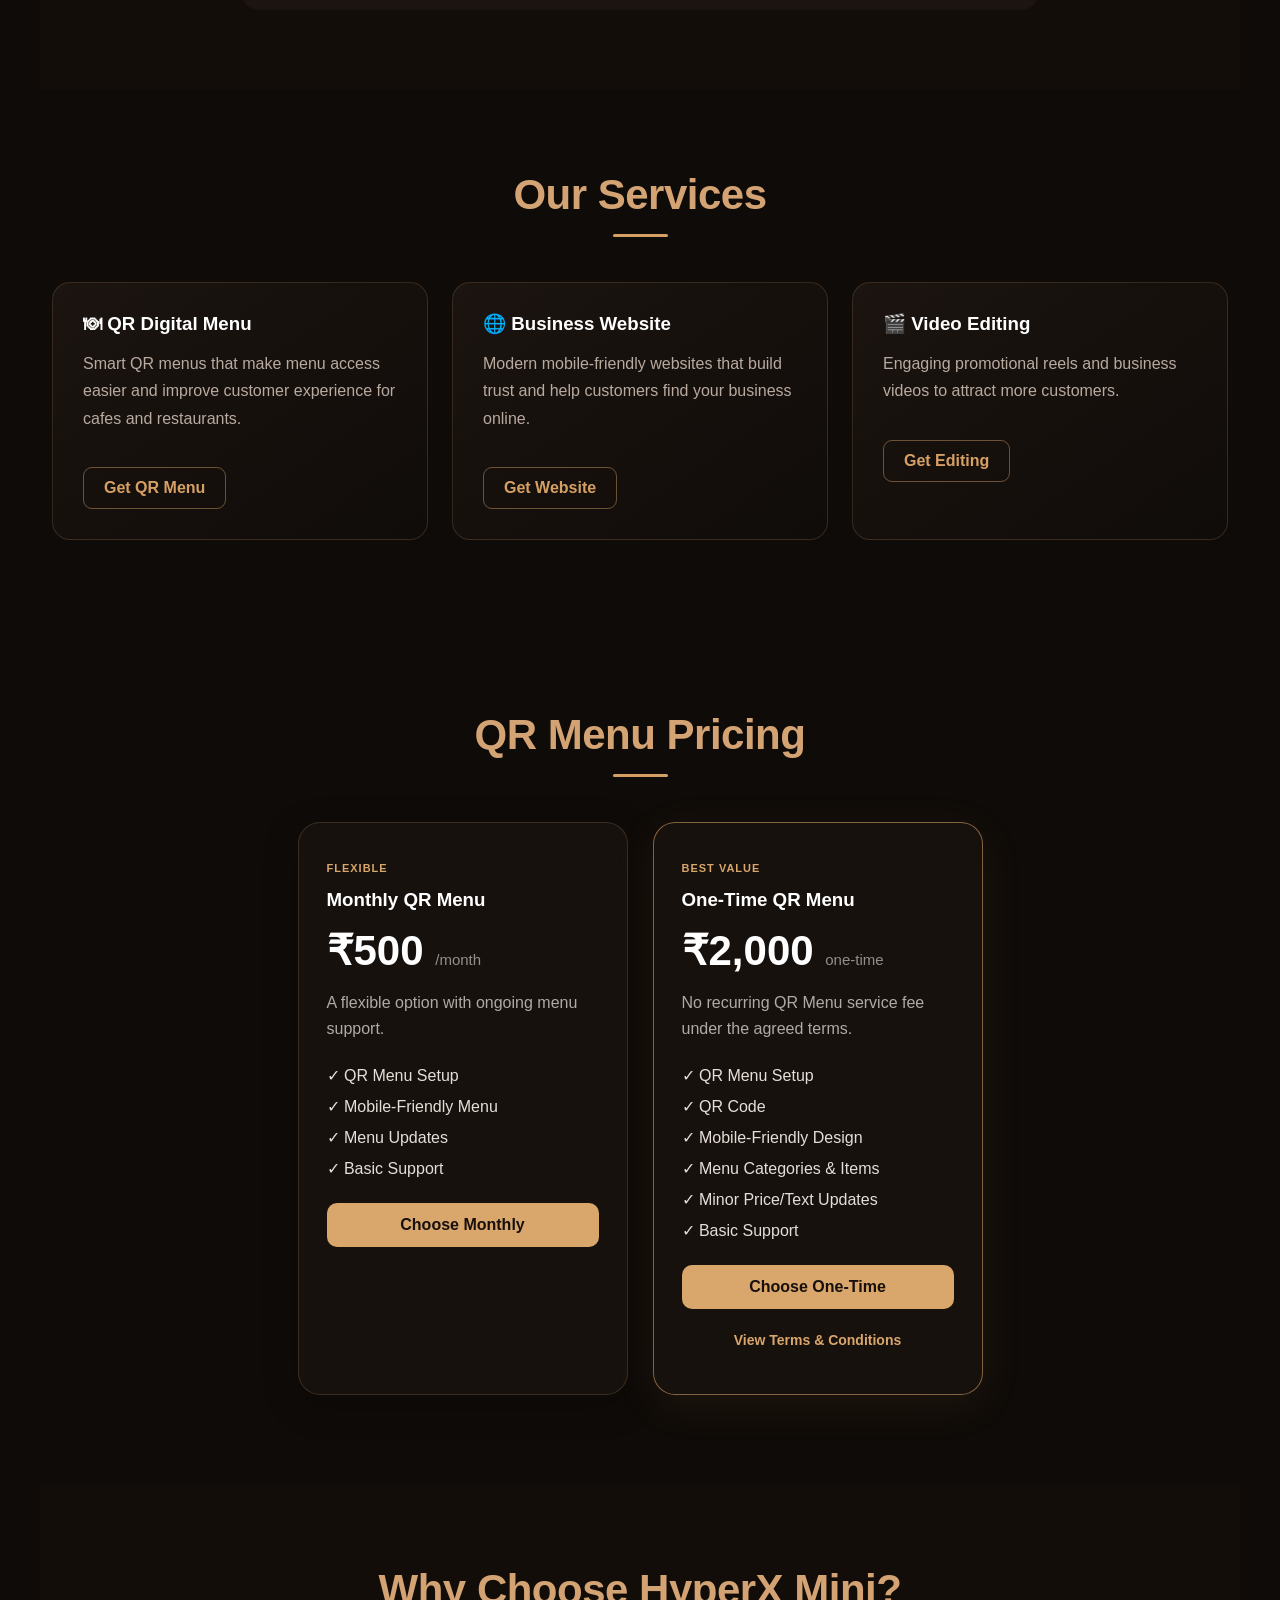
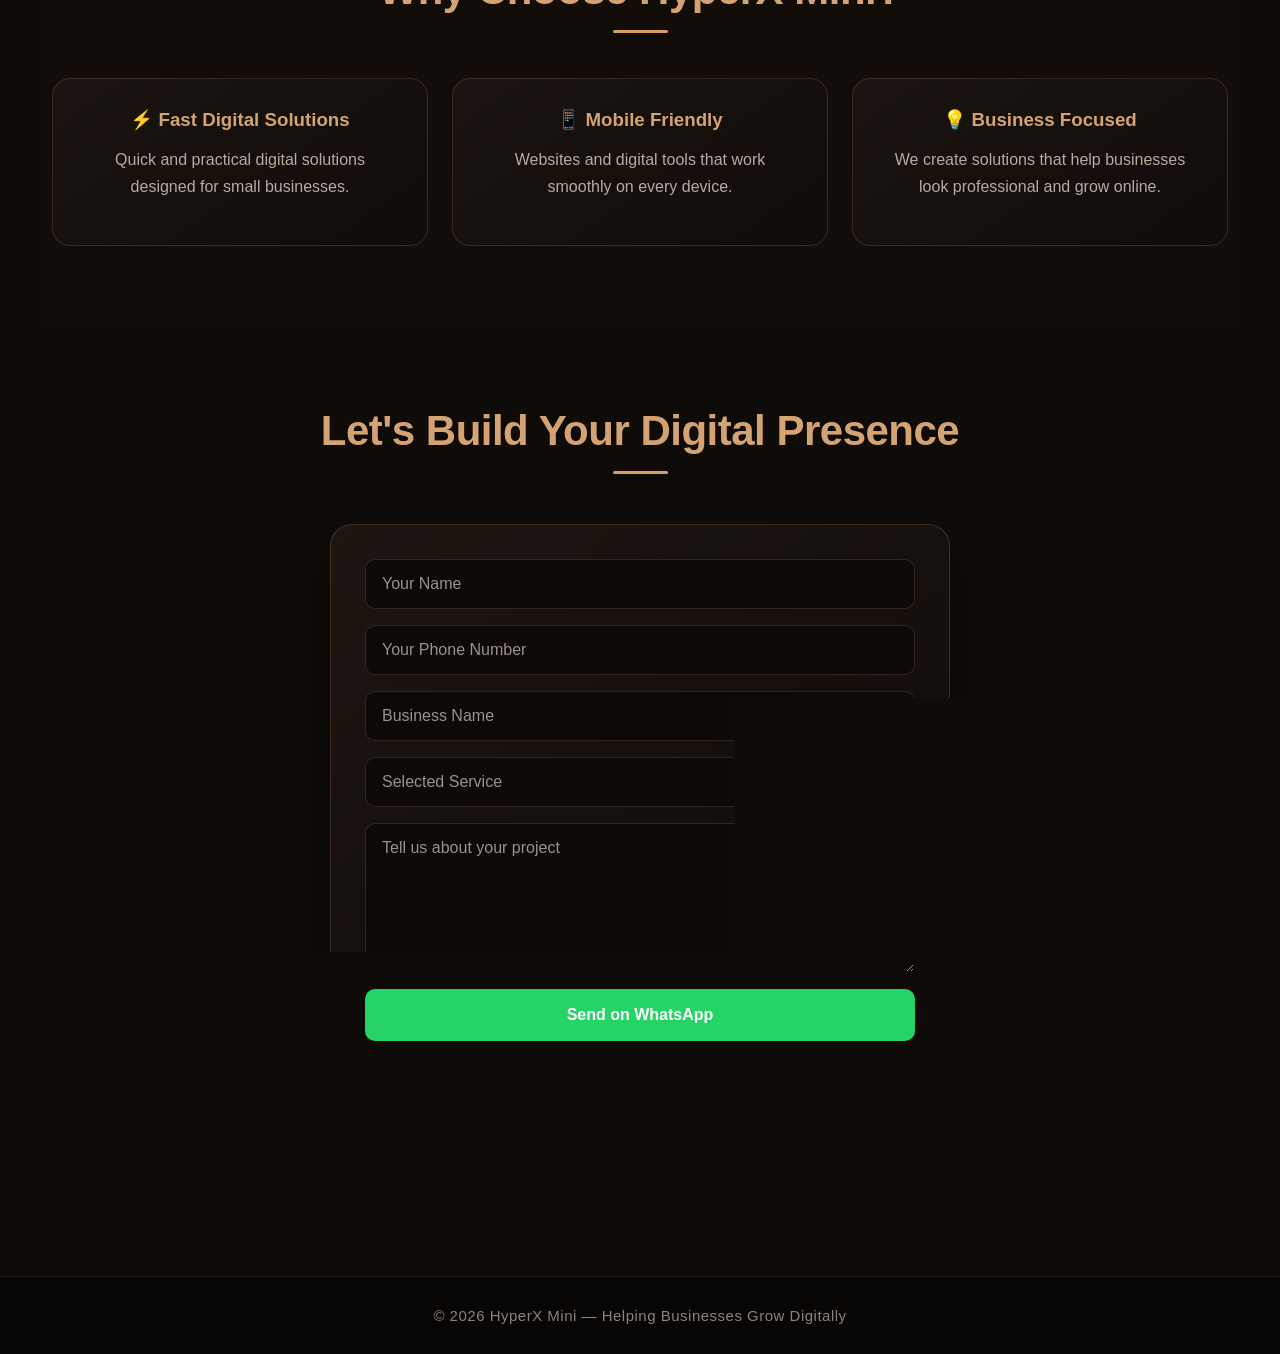
==== commit ebc8892e: "improve website design" ====
--- a/index.html
+++ b/index.html
@@ -2,371 +2,614 @@
 <html lang="en">
 
 <head>
-
-<meta charset="UTF-8">
-
-<meta name="viewport" content="width=device-width, initial-scale=1.0">
-
-
-<title>
-HyperX Mini | QR Menu, Websites & Digital Solutions
-</title>
-
-
-<meta name="description"
-content="HyperX Mini helps cafes and small businesses with QR menus, websites and digital solutions.">
-
-
-<meta name="keywords"
-content="QR Menu, Cafe Website, Business Website, Video Editing, HyperX Mini">
-
-
-<link rel="icon" href="favicon.png">
-
-
-<link rel="stylesheet" href="style.css">
-
-
+    <meta charset="UTF-8">
+    <meta name="viewport" content="width=device-width, initial-scale=1.0">
+
+    <title>HyperX Mini | QR Menu, Websites & Digital Solutions</title>
+
+    <meta name="description"
+        content="HyperX Mini helps cafes and small businesses with QR menus, websites and digital solutions.">
+
+    <meta name="keywords"
+        content="QR Menu, Cafe Website, Business Website, Video Editing, HyperX Mini">
+
+    <link rel="icon" href="favicon.png">
+    <link rel="stylesheet" href="style.css">
 </head>
 
 <body>
 
-
-<!-- NAVBAR -->
-
-<header>
-
-<nav class="navbar">
-
-<div class="logo">
-☕ HyperX <span>Mini</span>
-</div>
-
-
-<ul class="nav-links">
-
-<li><a href="#home">Home</a></li>
-<li><a href="#services">Services</a></li>
-<li><a href="#pricing">Pricing</a></li>
-
-</ul>
-
-
-
-
-</nav>
-
-</header>
-
-
-
-
-
-<!-- HERO -->
-
-<section id="home" class="hero">
-
-    <div class="hero-content">
-
-        <h1>
-            Turn Your Cafe Into A
-            <span>Digital Brand</span>
-        </h1>
-
-        <p class="hero-description">
-            HyperX Mini helps cafes and small businesses
-            with QR menus, websites and digital solutions.
+    <!-- NAVBAR -->
+    <header>
+        <nav class="navbar">
+
+            <div class="logo">
+                ☕ HyperX <span>Mini</span>
+            </div>
+
+            <ul class="nav-links">
+                <li><a href="#home">Home</a></li>
+                <li><a href="#services">Services</a></li>
+                <li><a href="#pricing">Pricing</a></li>
+            </ul>
+
+        </nav>
+    </header>
+
+
+    <!-- HERO -->
+    <section id="home" class="hero">
+
+        <div class="hero-content">
+
+            <h1>
+                Turn Your Cafe Into A
+                <span>Digital Brand</span>
+            </h1>
+
+            <p class="hero-description">
+                HyperX Mini helps cafes and small businesses
+                with QR menus, websites and digital solutions.
+            </p>
+
+        </div>
+
+
+        <div class="hero-card">
+
+            <h3>Business Growth</h3>
+
+            <div class="circle">
+                <span>98%</span>
+            </div>
+
+            <p>Digital Ready Score</p>
+
+        </div>
+
+    </section>
+
+
+    <!-- PROBLEM SOLUTION -->
+    <section class="problem">
+
+        <h2>Why Businesses Need Digital Solutions?</h2>
+
+        <div class="cards">
+
+            <div class="card">
+
+                <h3>❌ Traditional Menu Problems</h3>
+
+                <p>
+                    Printed menus become outdated and updates take time.
+                </p>
+
+            </div>
+
+
+            <div class="card">
+
+                <h3>❌ Weak Online Presence</h3>
+
+                <p>
+                    Customers struggle to discover and connect with your
+                    business online.
+                </p>
+
+            </div>
+
+
+            <div class="card">
+
+                <h3>❌ Limited Marketing Reach</h3>
+
+                <p>
+                    Great products need digital promotion to reach more
+                    customers.
+                </p>
+
+            </div>
+
+        </div>
+
+    </section>
+
+
+    <!-- ABOUT US -->
+    <section class="about">
+
+        <h2>About HyperX Mini</h2>
+
+        <div class="about-box">
+
+            <p class="about-highlight">
+                HyperX Mini helps cafes and small businesses
+                grow digitally through QR menus, websites,
+                video editing and creative digital solutions.
+            </p>
+
+            <p class="about-highlight">
+                Our mission is to make businesses more modern,
+                professional and easier for customers to discover.
+            </p>
+
+        </div>
+
+    </section>
+
+
+    <!-- SERVICES -->
+    <section id="services">
+
+        <h2>Our Services</h2>
+
+        <div class="cards">
+
+            <!-- QR MENU -->
+            <div class="card">
+
+                <h3>🍽 QR Digital Menu</h3>
+
+                <p>
+                    Smart QR menus that make menu access easier
+                    and improve customer experience for cafes
+                    and restaurants.
+                </p>
+
+                <a href="#contact" data-plan="QR Menu">
+                    Get QR Menu
+                </a>
+
+            </div>
+
+
+            <!-- WEBSITE -->
+            <div class="card">
+
+                <h3>🌐 Business Website</h3>
+
+                <p>
+                    Modern mobile-friendly websites that
+                    build trust and help customers find
+                    your business online.
+                </p>
+
+                <a href="#contact" data-plan="Business Website">
+                    Get Website
+                </a>
+
+            </div>
+
+
+            <!-- VIDEO EDITING -->
+            <div class="card">
+
+                <h3>🎬 Video Editing</h3>
+
+                <p>
+                    Engaging promotional reels and business
+                    videos to attract more customers.
+                </p>
+
+                <a href="#contact" data-plan="Video Editing">
+                    Get Editing
+                </a>
+
+            </div>
+
+        </div>
+
+    </section>
+
+
+    <!-- PRICING -->
+    <section id="pricing" class="pricing-section">
+
+        <h2>QR Menu Pricing</h2>
+
+       
+
+
+        <div class="pricing-cards">
+
+
+            <!-- MONTHLY PLAN -->
+            <div class="pricing-card">
+
+                <span class="pricing-label">
+                    FLEXIBLE
+                </span>
+
+                <h3>Monthly QR Menu</h3>
+
+                <div class="price">
+                    ₹500
+                    <span>/month</span>
+                </div>
+
+                <p class="price-description">
+                    A flexible option with ongoing menu support.
+                </p>
+
+                <ul>
+                    <li>✓ QR Menu Setup</li>
+                    <li>✓ Mobile-Friendly Menu</li>
+                    <li>✓ Menu Updates</li>
+                    <li>✓ Basic Support</li>
+                </ul>
+
+                <a href="#contact"
+                    class="price-button"
+                    data-plan="QR Menu - ₹500/month">
+                    Choose Monthly
+                </a>
+
+            </div>
+
+
+            <!-- ONE TIME PLAN -->
+            <div class="pricing-card popular">
+
+                <span class="popular-badge">
+                    BEST VALUE
+                </span>
+
+                <h3>One-Time QR Menu</h3>
+
+                <div class="price">
+                    ₹2,000
+                    <span>one-time</span>
+                </div>
+
+                <p class="price-description">
+                    No recurring QR Menu service fee under the agreed terms.
+                </p>
+
+                <ul>
+                    <li>✓ QR Menu Setup</li>
+                    <li>✓ QR Code</li>
+                    <li>✓ Mobile-Friendly Design</li>
+                    <li>✓ Menu Categories & Items</li>
+                    <li>✓ Minor Price/Text Updates</li>
+                    <li>✓ Basic Support</li>
+                </ul>
+
+                <a href="#contact"
+                    class="price-button"
+                    data-plan="QR Menu - ₹2,000 One-Time">
+                    Choose One-Time
+                </a>
+
+                <button type="button"
+                    class="terms-button"
+                    id="openTerms">
+                    View Terms & Conditions
+                </button>
+
+            </div>
+
+        </div>
+
+    </section>
+
+
+    <!-- WHY CHOOSE US -->
+    <section class="why-us">
+
+        <h2>Why Choose HyperX Mini?</h2>
+
+        <div class="cards">
+
+            <div class="card">
+
+                <h3>⚡ Fast Digital Solutions</h3>
+
+                <p>
+                    Quick and practical digital solutions
+                    designed for small businesses.
+                </p>
+
+            </div>
+
+
+            <div class="card">
+
+                <h3>📱 Mobile Friendly</h3>
+
+                <p>
+                    Websites and digital tools that work
+                    smoothly on every device.
+                </p>
+
+            </div>
+
+
+            <div class="card">
+
+                <h3>💡 Business Focused</h3>
+
+                <p>
+                    We create solutions that help businesses
+                    look professional and grow online.
+                </p>
+
+            </div>
+
+        </div>
+
+    </section>
+
+
+    <!-- TERMS MODAL -->
+    <div class="terms-modal" id="termsModal">
+
+        <div class="terms-box">
+
+            <button type="button"
+                class="close-terms"
+                id="closeTerms">
+                ×
+            </button>
+
+            <h2>QR Menu Terms & Conditions</h2>
+
+            <p>
+                <strong>₹2,000 One-Time QR Menu</strong>
+            </p>
+
+            <ul>
+
+                <li>
+                    One-time payment for the QR Menu service.
+                </li>
+
+                <li>
+                    No recurring QR Menu service fee under the
+                    agreed service terms.
+                </li>
+
+                <li>
+                    Minor menu updates such as price or text
+                    changes are included.
+                </li>
+
+                <li>
+                    Major redesigns, new features or custom
+                    development may have additional charges.
+                </li>
+
+                <li>
+                    Domain or other third-party paid services,
+                    if required, are charged separately.
+                </li>
+
+                <li>
+                    The client must provide accurate menu details,
+                    prices and images.
+                </li>
+
+                <li>
+                    "One-Time" refers to the QR Menu service fee
+                    and does not mean unlimited custom development.
+                </li>
+
+            </ul>
+
+            <button type="button"
+                class="close-bottom"
+                id="closeTermsBottom">
+                Close
+            </button>
+
+        </div>
+
+    </div>
+
+
+    <!-- CONTACT -->
+    <section id="contact">
+
+        <h2>Let's Build Your Digital Presence</h2>
+
+        <form id="contactForm" class="contact-form">
+
+            <input
+                type="text"
+                id="name"
+                placeholder="Your Name"
+                required
+            >
+
+            <input
+                type="tel"
+                id="phone"
+                placeholder="Your Phone Number"
+                required
+            >
+
+            <input
+                type="text"
+                id="business"
+                placeholder="Business Name"
+                required
+            >
+
+            <input
+                type="text"
+                id="plan"
+                placeholder="Selected Service"
+                readonly
+            >
+
+            <textarea
+                id="details"
+                placeholder="Tell us about your project"
+                required
+            ></textarea>
+
+            <button type="submit">
+                Send on WhatsApp
+            </button>
+
+        </form>
+
+    </section>
+
+
+    <!-- FOOTER -->
+    <footer>
+
+        <p>
+            © 2026 HyperX Mini — Helping Businesses Grow Digitally
         </p>
 
-        
-
-    </div>
-
-
-    <div class="hero-card">
-
-        <h3>
-            Business Growth
-        </h3>
-
-        <div class="circle">
-
-            <span>
-                98%
-            </span>
-
-        </div>
-
-        <p>
-            Digital Ready Score
-        </p>
-
-    </div>
-
-
-</section>
-
-
-
-<!-- PROBLEM SOLUTION -->
-
-<section class="problem">
-
-    <h2>
-        Why Businesses Need Digital Solutions?
-    </h2>
-
-
-    <div class="cards">
-
-
-        <div class="card">
-
-            <h3>
-                ❌ Traditional Menu Problems
-            </h3>
-
-            <p>
-                Printed menus become outdated and updates take time.
-            </p>
-
-        </div>
-
-
-
-        <div class="card">
-
-            <h3>
-                ❌ Weak Online Presence
-            </h3>
-
-            <p>
-                Customers struggle to discover and connect with your business online.
-            </p>
-
-        </div>
-
-
-
-        <div class="card">
-
-            <h3>
-                ❌ Limited Marketing Reach
-            </h3>
-
-            <p>
-                Great products need digital promotion to reach more customers.
-            </p>
-
-        </div>
-
-
-    </div>
-
-</section>
-
-<!-- ABOUT US -->
-
-<section class="about">
-
-
-    <h2>
-        About HyperX Mini
-    </h2>
-
-
-
-    <div class="about-box">
-
-
-        <p class="about-highlight">
-
-            HyperX Mini helps cafes and small businesses
-            grow digitally through QR menus, websites,
-            video editing and creative digital solutions.
-
-        </p>
-
-
-
-        <p class="about-highlight">
-
-            Our mission is to make businesses more modern,
-            professional and easier for customers to discover.
-
-        </p>
-
-
-
-    </div>
-
-
-</section>
-
-<!-- SERVICES -->
-
-<section id="services">
-
-    <h2>
-        Our Services
-    </h2>
-
-
-    <div class="cards">
-
-
-        <div class="card">
-
-            <h3>
-                🍽 QR Digital Menu
-            </h3>
-
-            <p>
-                Smart QR menus that make ordering easier
-                and improve customer experience for cafes
-                and restaurants.
-            </p>
-
-            <a href="#contact" data-plan="QR Menu - ₹500">
-                Get QR Menu
-            </a>
-
-        </div>
-
-
-
-        <div class="card">
-
-            <h3>
-                🌐 Business Website
-            </h3>
-
-            <p>
-                Modern mobile-friendly websites that
-                build trust and help customers find
-                your business online.
-            </p>
-
-            <a href="#contact" data-plan="Website">
-                Get Website
-            </a>
-
-        </div>
-
-
-
-        <div class="card">
-
-            <h3>
-                🎬 Video Editing
-            </h3>
-
-            <p>
-                Engaging promotional reels and business
-                videos to attract more customers.
-            </p>
-
-            <a href="#contact" data-plan="Video Editing">
-                Get Editing
-            </a>
-
-        </div>
-
-
-    </div>
-
-
-</section>
-
-<!-- WHY CHOOSE US -->
-
-<section class="why-us">
-
-    <h2>
-        Why Choose HyperX Mini?
-    </h2>
-
-
-    <div class="cards">
-
-
-        <div class="card">
-
-            <h3>
-                ⚡ Fast Digital Solutions
-            </h3>
-
-            <p>
-                Quick and practical digital solutions
-                designed for small businesses.
-            </p>
-
-        </div>
-
-
-
-        <div class="card">
-
-            <h3>
-                📱 Mobile Friendly
-            </h3>
-
-            <p>
-                Websites and digital tools that work
-                smoothly on every device.
-            </p>
-
-        </div>
-
-
-
-        <div class="card">
-
-            <h3>
-                💡 Business Focused
-            </h3>
-
-            <p>
-                We create solutions that help businesses
-                look professional and grow online.
-            </p>
-
-        </div>
-
-
-    </div>
-
-</section>
-
-
-
-
-
-<!-- CONTACT -->
-
-<form id="contactForm" class="contact-form">
-
-    <input type="text" id="name" placeholder="Your Name" required> 
-    
-<input type="tel" id="phone" placeholder="Your Phone Number" required>
- <input type="text" id="business" placeholder="Business Name" required> 
-              <textarea id="details" placeholder="Tell us about your project" required></textarea> 
-              <button type="submit">Send on WhatsApp</button>
-             </form> <script> document.getElementById("contactForm").addEventListener("submit", function(event) { event.preventDefault(); const name = document.getElementById("name").value; const phone = document.getElementById("phone").value; const business = document.getElementById("business").value; const plan = document.getElementById("plan").value; const details = document.getElementById("details").value; const message = "Hello HyperX Mini!%0A%0A" + "*New Project Enquiry*%0A%0A" + "Name: " + encodeURIComponent(name) + "%0A" + "Phone: " + encodeURIComponent(phone) + "%0A" + "Business: " + encodeURIComponent(business) + "%0A" + "Selected Plan: " + encodeURIComponent(plan) + "%0A" + "Project Details: " + encodeURIComponent(details); const whatsappURL = "https://wa.me/918726601795?text=" + message; window.open(whatsappURL, "_blank"); }); </script>
-
-
-<footer>
-
-    <p>
-© 2026 HyperX Mini — Helping Businesses Grow Digitally
-</p> 
-
-</footer>
-
-
-
-<script src="script.js"></script>
-
+    </footer>
+
+
+    <!-- JAVASCRIPT -->
+    <script>
+
+        /* =========================
+           PLAN SELECTION
+        ========================= */
+
+        const planButtons =
+            document.querySelectorAll("[data-plan]");
+
+        const planInput =
+            document.getElementById("plan");
+
+
+        planButtons.forEach(button => {
+
+            button.addEventListener("click", function () {
+
+                planInput.value =
+                    this.getAttribute("data-plan");
+
+            });
+
+        });
+
+
+        /* =========================
+           TERMS MODAL
+        ========================= */
+
+        const termsModal =
+            document.getElementById("termsModal");
+
+        const openTerms =
+            document.getElementById("openTerms");
+
+        const closeTerms =
+            document.getElementById("closeTerms");
+
+        const closeTermsBottom =
+            document.getElementById("closeTermsBottom");
+
+
+        openTerms.addEventListener("click", function () {
+
+            termsModal.classList.add("active");
+
+        });
+
+
+        closeTerms.addEventListener("click", function () {
+
+            termsModal.classList.remove("active");
+
+        });
+
+
+        closeTermsBottom.addEventListener("click", function () {
+
+            termsModal.classList.remove("active");
+
+        });
+
+
+        termsModal.addEventListener("click", function (event) {
+
+            if (event.target === termsModal) {
+
+                termsModal.classList.remove("active");
+
+            }
+
+        });
+
+
+        /* =========================
+           WHATSAPP FORM
+        ========================= */
+
+        document
+            .getElementById("contactForm")
+            .addEventListener("submit", function (event) {
+
+                event.preventDefault();
+
+
+                const name =
+                    document.getElementById("name").value.trim();
+
+                const phone =
+                    document.getElementById("phone").value.trim();
+
+                const business =
+                    document.getElementById("business").value.trim();
+
+                const plan =
+                    document.getElementById("plan").value.trim();
+
+                const details =
+                    document.getElementById("details").value.trim();
+
+
+                const message =
+                    "Hello HyperX Mini!\n\n" +
+
+                    "*New Project Enquiry*\n\n" +
+
+                    "Name: " +
+                    name +
+                    "\n" +
+
+                    "Phone: " +
+                    phone +
+                    "\n" +
+
+                    "Business: " +
+                    business +
+                    "\n" +
+
+                    "Selected Plan: " +
+                    plan +
+                    "\n" +
+
+                    "Project Details: " +
+                    details;
+
+
+                const whatsappURL =
+                    "https://wa.me/918726601795?text=" +
+                    encodeURIComponent(message);
+
+
+                window.open(
+                    whatsappURL,
+                    "_blank"
+                );
+
+            });
+
+    </script>
+
+
+    <script src="script.js"></script>
 
 </body>
 
--- a/style.css
+++ b/style.css
@@ -1798,3 +1798,741 @@
         padding-top: 40px;
         padding-bottom: 40px;
     }
+/* =========================
+   HYPERX MINI PRICING
+========================= */
+
+.pricing-section {
+    padding: 90px 20px;
+    text-align: center;
+}
+
+.pricing-subtitle {
+    margin-bottom: 40px;
+    opacity: 0.75;
+}
+
+.pricing-cards {
+    display: flex;
+    justify-content: center;
+    align-items: stretch;
+    gap: 25px;
+    flex-wrap: wrap;
+    max-width: 950px;
+    margin: auto;
+}
+
+.pricing-card {
+    position: relative;
+    width: 330px;
+    padding: 35px 28px;
+    border-radius: 22px;
+
+    /* SAME DARK COFFEE THEME */
+    background: rgba(25, 18, 14, 0.95);
+
+    border: 1px solid rgba(218, 165, 105, 0.18);
+
+    text-align: left;
+
+    transition: 0.35s ease;
+
+    box-shadow: 0 10px 35px rgba(0, 0, 0, 0.25);
+}
+
+.pricing-card:hover {
+    transform: translateY(-8px);
+
+    border-color: rgba(218, 165, 105, 0.45);
+
+    box-shadow:
+        0 15px 45px rgba(0, 0, 0, 0.35);
+}
+
+
+/* POPULAR CARD */
+
+.pricing-card.popular {
+
+    border: 1px solid rgba(218, 165, 105, 0.55);
+
+    box-shadow:
+        0 10px 45px rgba(218, 165, 105, 0.08);
+}
+
+
+/* LABELS */
+
+.pricing-label,
+.popular-badge {
+
+    display: inline-block;
+
+    font-size: 11px;
+
+    font-weight: bold;
+
+    letter-spacing: 1px;
+
+    margin-bottom: 15px;
+
+    color: #d9a66b;
+}
+
+.popular-badge {
+    color: #d9a66b;
+}
+
+
+/* PRICE */
+
+.price {
+
+    font-size: 42px;
+
+    font-weight: 800;
+
+    margin: 15px 0;
+
+    color: #ffffff;
+}
+
+.price span {
+
+    font-size: 15px;
+
+    font-weight: normal;
+
+    opacity: 0.65;
+
+    color: #d8d0ca;
+}
+
+
+/* DESCRIPTION */
+
+.price-description {
+
+    opacity: 0.75;
+
+    line-height: 1.6;
+
+    color: #e3ddd8;
+}
+
+
+/* FEATURES */
+
+.pricing-card ul {
+
+    list-style: none;
+
+    padding: 0;
+
+    margin: 25px 0;
+}
+
+.pricing-card li {
+
+    margin: 12px 0;
+
+    color: #e5ded8;
+}
+
+
+/* BUTTON */
+
+.price-button {
+
+    display: block;
+
+    text-align: center;
+
+    padding: 13px 20px;
+
+    border-radius: 10px;
+
+    background: #d9a66b;
+
+    color: #17100c;
+
+    text-decoration: none;
+
+    font-weight: bold;
+
+    transition: 0.3s ease;
+}
+
+.price-button:hover {
+
+    transform: translateY(-2px);
+
+    background: #e2b47d;
+
+    box-shadow:
+        0 8px 25px rgba(217, 166, 107, 0.18);
+}
+
+
+/* TERMS BUTTON */
+
+.terms-button {
+
+    width: 100%;
+
+    margin-top: 12px;
+
+    padding: 11px;
+
+    border: none;
+
+    background: transparent;
+
+    color: #d9a66b;
+
+    cursor: pointer;
+
+    font-size: 14px;
+
+    transition: 0.3s;
+}
+
+.terms-button:hover {
+
+    color: #e2b47d;
+
+}
+
+
+/* =========================
+   TERMS MODAL
+========================= */
+
+.terms-modal {
+
+    position: fixed;
+
+    inset: 0;
+
+    background: rgba(0, 0, 0, 0.78);
+
+    backdrop-filter: blur(8px);
+
+    display: flex;
+
+    align-items: center;
+
+    justify-content: center;
+
+    padding: 20px;
+
+    opacity: 0;
+
+    visibility: hidden;
+
+    transition: 0.3s;
+
+    z-index: 9999;
+}
+
+.terms-modal.active {
+
+    opacity: 1;
+
+    visibility: visible;
+}
+
+
+.terms-box {
+
+    position: relative;
+
+    width: 100%;
+
+    max-width: 600px;
+
+    max-height: 85vh;
+
+    overflow-y: auto;
+
+    padding: 35px;
+
+    border-radius: 20px;
+
+    background: #17100c;
+
+    border: 1px solid rgba(217, 166, 107, 0.25);
+
+    box-shadow:
+        0 20px 60px rgba(0, 0, 0, 0.6);
+}
+
+.terms-box h2 {
+
+    margin-top: 0;
+
+    color: #ffffff;
+}
+
+.terms-box p {
+
+    line-height: 1.6;
+
+    color: #e4ddd7;
+}
+
+.terms-box li {
+
+    margin: 13px 0;
+
+    line-height: 1.6;
+
+    color: #ddd5cf;
+}
+
+
+/* CLOSE X */
+
+.close-terms {
+
+    position: absolute;
+
+    right: 18px;
+
+    top: 15px;
+
+    width: 35px;
+
+    height: 35px;
+
+    border: none;
+
+    border-radius: 50%;
+
+    background: rgba(217, 166, 107, 0.08);
+
+    color: #d9a66b;
+
+    font-size: 25px;
+
+    cursor: pointer;
+
+    transition: 0.3s;
+}
+
+.close-terms:hover {
+
+    background: rgba(217, 166, 107, 0.18);
+}
+
+
+/* ==============================
+   TERMS MODAL CLOSE BUTTON
+============================== */
+
+.close-terms {
+    position: absolute;
+    top: 16px;
+    right: 16px;
+
+    width: 40px;
+    height: 40px;
+
+    display: flex;
+    align-items: center;
+    justify-content: center;
+
+    padding: 0;
+    margin: 0;
+
+    border: none;
+    border-radius: 50%;
+
+    background: rgba(255, 145, 0, 0.12);
+    color: #ff8800;
+
+    font-size: 28px;
+    font-weight: 700;
+    line-height: 1;
+
+    cursor: pointer;
+
+    z-index: 20;
+
+    transition:
+        background 0.25s ease,
+        color 0.25s ease,
+        transform 0.25s ease;
+}
+
+.close-terms:hover {
+    background: rgba(255, 145, 0, 0.22);
+    color: #ffad33;
+    transform: rotate(90deg) scale(1.08);
+}
+
+.close-terms:active {
+    transform: rotate(90deg) scale(0.95);
+}
+
+
+/* =========================
+   MOBILE
+========================= */
+
+@media (max-width: 700px) {
+
+    .pricing-section {
+
+        padding: 60px 15px;
+
+    }
+
+    .pricing-card {
+
+        width: 100%;
+
+        max-width: 380px;
+
+    }
+
+    .terms-box {
+
+        padding: 25px 20px;
+
+    }
+
+}
+/* =========================================
+   QR MENU TERMS MODAL — PREMIUM POLISH
+   ========================================= */
+
+.terms-modal {
+    position: fixed;
+    inset: 0;
+    z-index: 9999;
+
+    display: flex;
+    align-items: center;
+    justify-content: center;
+
+    padding: 20px;
+
+    background: rgba(5, 5, 5, 0.78);
+    backdrop-filter: blur(10px);
+    -webkit-backdrop-filter: blur(10px);
+
+    opacity: 0;
+    visibility: hidden;
+    pointer-events: none;
+
+    transition:
+        opacity 0.3s ease,
+        visibility 0.3s ease;
+}
+
+/* JS se .active add hone par */
+.terms-modal.active {
+    opacity: 1;
+    visibility: visible;
+    pointer-events: auto;
+}
+
+
+/* =========================================
+   TERMS BOX
+   ========================================= */
+
+.terms-box {
+    position: relative;
+
+    width: min(560px, 100%);
+    max-height: 82vh;
+
+    overflow-y: auto;
+
+    padding: 34px 32px;
+
+    background:
+        linear-gradient(
+            145deg,
+            #171717 0%,
+            #101010 100%
+        );
+
+    border: 1px solid rgba(255, 106, 0, 0.35);
+    border-radius: 22px;
+
+    box-shadow:
+        0 25px 80px rgba(0, 0, 0, 0.65),
+        0 0 40px rgba(255, 106, 0, 0.08);
+
+    transform: translateY(25px) scale(0.96);
+    transition: transform 0.35s cubic-bezier(.2,.8,.2,1);
+}
+
+/* Modal open animation */
+.terms-modal.active .terms-box {
+    transform: translateY(0) scale(1);
+}
+
+
+/* =========================================
+   TOP ORANGE GLOW
+   ========================================= */
+
+.terms-box::before {
+    content: "";
+
+    position: absolute;
+    top: 0;
+    left: 12%;
+    right: 12%;
+
+    height: 2px;
+
+    background: linear-gradient(
+        90deg,
+        transparent,
+        #ff6a00,
+        #ff8a3d,
+        #ff6a00,
+        transparent
+    );
+
+    box-shadow: 0 0 18px rgba(255, 106, 0, 0.65);
+
+    border-radius: 50%;
+}
+
+
+/* =========================================
+   CLOSE BUTTON
+   ========================================= */
+
+.close-terms {
+    position: absolute;
+
+    top: 16px;
+    right: 16px;
+
+    width: 38px;
+    height: 38px;
+
+    display: flex;
+    align-items: center;
+    justify-content: center;
+
+    border: 1px solid rgba(255, 255, 255, 0.1);
+    border-radius: 50%;
+
+    background: rgba(255, 255, 255, 0.06);
+
+    color: #ffffff;
+
+    font-size: 25px;
+    line-height: 1;
+
+    cursor: pointer;
+
+    transition:
+        background 0.25s ease,
+        color 0.25s ease,
+        transform 0.25s ease,
+        border-color 0.25s ease;
+}
+
+.close-terms:hover {
+    background: #ff6a00;
+    border-color: #ff6a00;
+
+    color: #ffffff;
+
+    transform: rotate(90deg) scale(1.05);
+}
+
+
+/* =========================================
+   HEADING
+   ========================================= */
+
+.terms-box h2 {
+    margin: 0 45px 24px 0;
+
+    color: #ffffff;
+
+    font-size: 25px;
+    font-weight: 700;
+
+    letter-spacing: -0.4px;
+
+    line-height: 1.25;
+}
+
+.terms-box h2::after {
+    content: "";
+
+    display: block;
+
+    width: 55px;
+    height: 3px;
+
+    margin-top: 10px;
+
+    background: #ff6a00;
+
+    border-radius: 10px;
+
+    box-shadow: 0 0 12px rgba(255, 106, 0, 0.5);
+}
+
+
+/* =========================================
+   PARAGRAPHS
+   ========================================= */
+
+.terms-box p {
+    margin: 0 0 16px;
+
+    color: #bdbdbd;
+
+    font-size: 14px;
+    line-height: 1.75;
+
+    letter-spacing: 0.1px;
+}
+
+
+/* IMPORTANT TEXT */
+.terms-box strong {
+    color: #ff7a18;
+    font-weight: 700;
+}
+
+
+/* =========================================
+   LISTS
+   ========================================= */
+
+.terms-box ul {
+    margin: 12px 0 20px;
+
+    padding-left: 20px;
+}
+
+.terms-box li {
+    margin-bottom: 10px;
+
+    color: #c8c8c8;
+
+    font-size: 14px;
+    line-height: 1.6;
+}
+
+.terms-box li::marker {
+    color: #ff6a00;
+}
+
+
+/* =========================================
+   LINKS
+   ========================================= */
+
+.terms-box a {
+    color: #ff7a18;
+
+    text-decoration: none;
+
+    transition: color 0.2s ease;
+}
+
+.terms-box a:hover {
+    color: #ff9b5c;
+    text-decoration: underline;
+}
+
+
+/* =========================================
+   CUSTOM SCROLLBAR
+   ========================================= */
+
+.terms-box::-webkit-scrollbar {
+    width: 6px;
+}
+
+.terms-box::-webkit-scrollbar-track {
+    background: transparent;
+}
+
+.terms-box::-webkit-scrollbar-thumb {
+    background: rgba(255, 106, 0, 0.55);
+    border-radius: 20px;
+}
+
+.terms-box::-webkit-scrollbar-thumb:hover {
+    background: #ff6a00;
+}
+
+
+/* =========================================
+   MOBILE
+   ========================================= */
+
+@media (max-width: 600px) {
+
+    .terms-modal {
+        padding: 14px;
+    }
+
+    .terms-box {
+        width: 100%;
+        max-height: 86vh;
+
+        padding: 28px 22px;
+
+        border-radius: 18px;
+    }
+
+    .terms-box h2 {
+        font-size: 21px;
+        margin-right: 38px;
+        margin-bottom: 20px;
+    }
+
+    .terms-box p,
+    .terms-box li {
+        font-size: 13px;
+        line-height: 1.65;
+    }
+
+    .close-terms {
+        top: 13px;
+        right: 13px;
+
+        width: 34px;
+        height: 34px;
+
+        font-size: 22px;
+    }
+}
+
+
+/* =========================================
+   SMALL PHONES
+   ========================================= */
+
+@media (max-width: 380px) {
+
+    .terms-box {
+        padding: 24px 18px;
+    }
+
+    .terms-box h2 {
+        font-size: 19px;
+    }
+
+    .terms-box p,
+    .terms-box li {
+        font-size: 12.5px;
+    }
+}
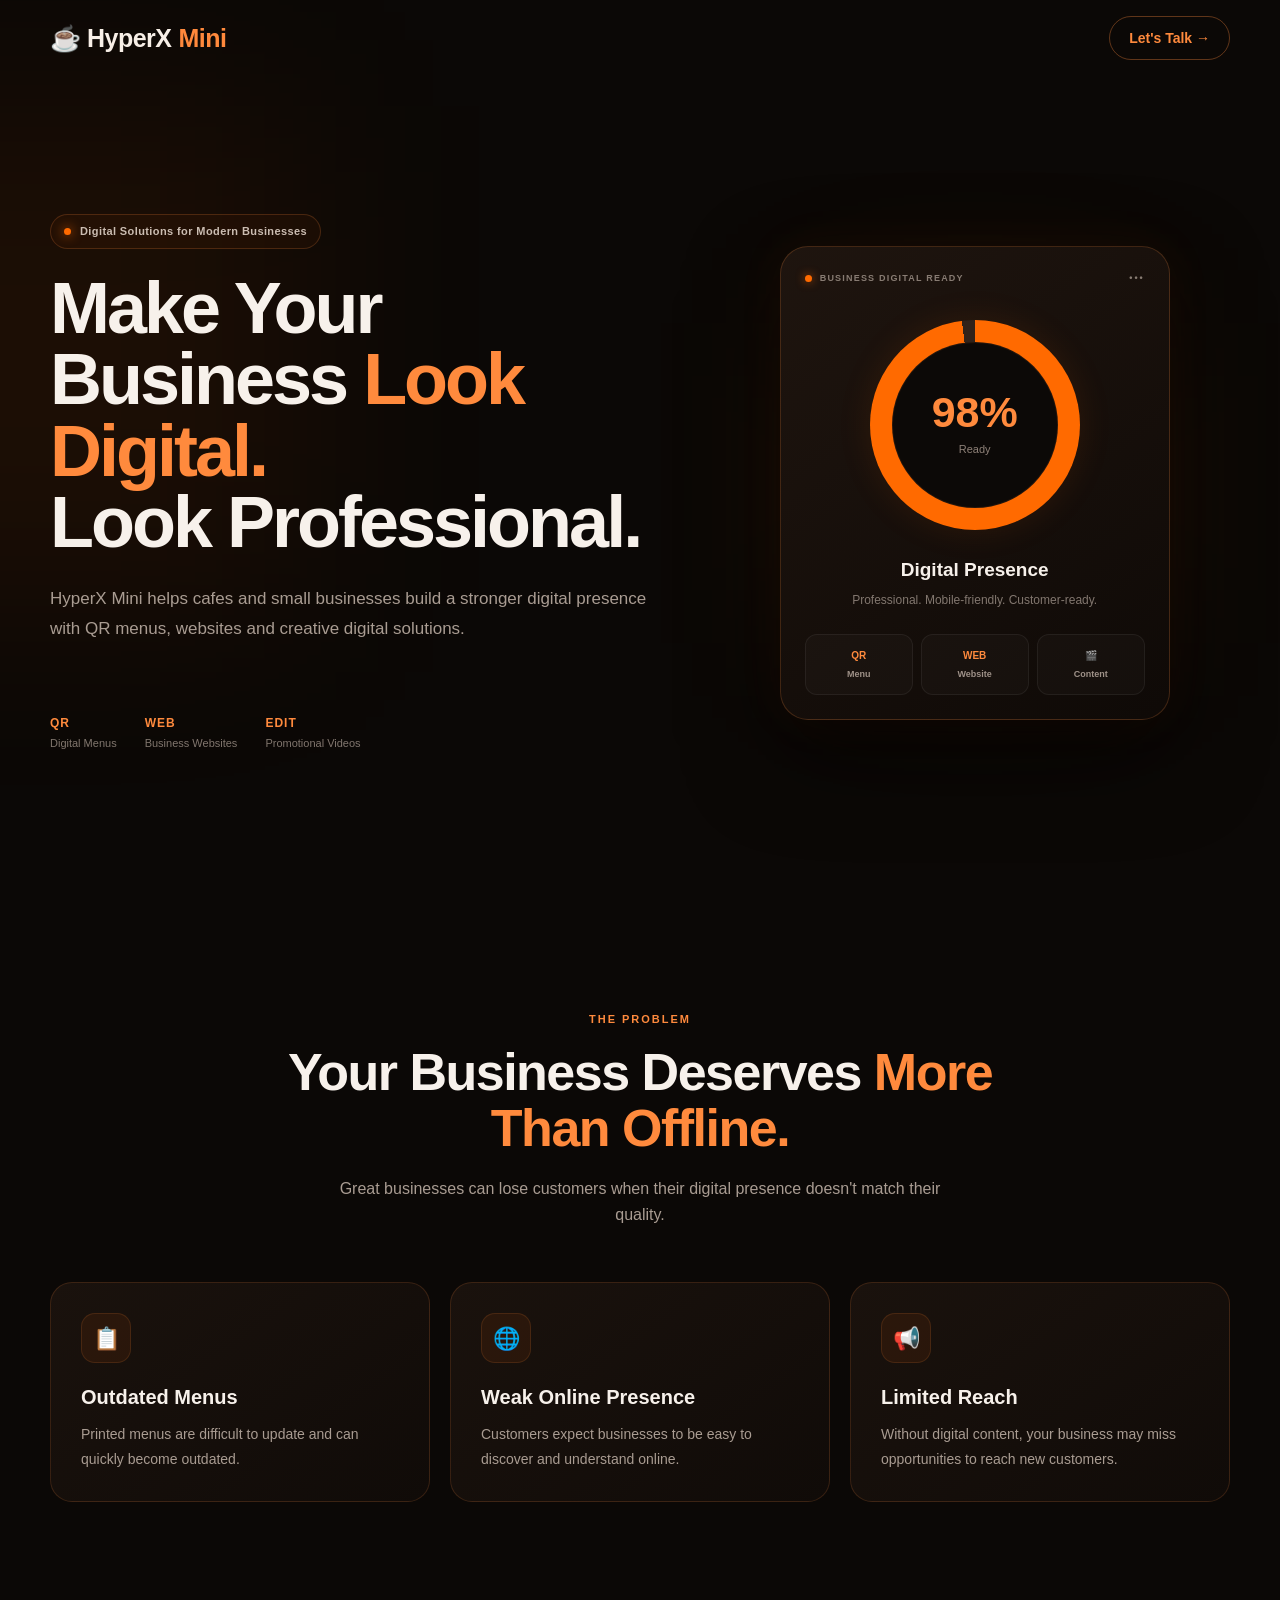
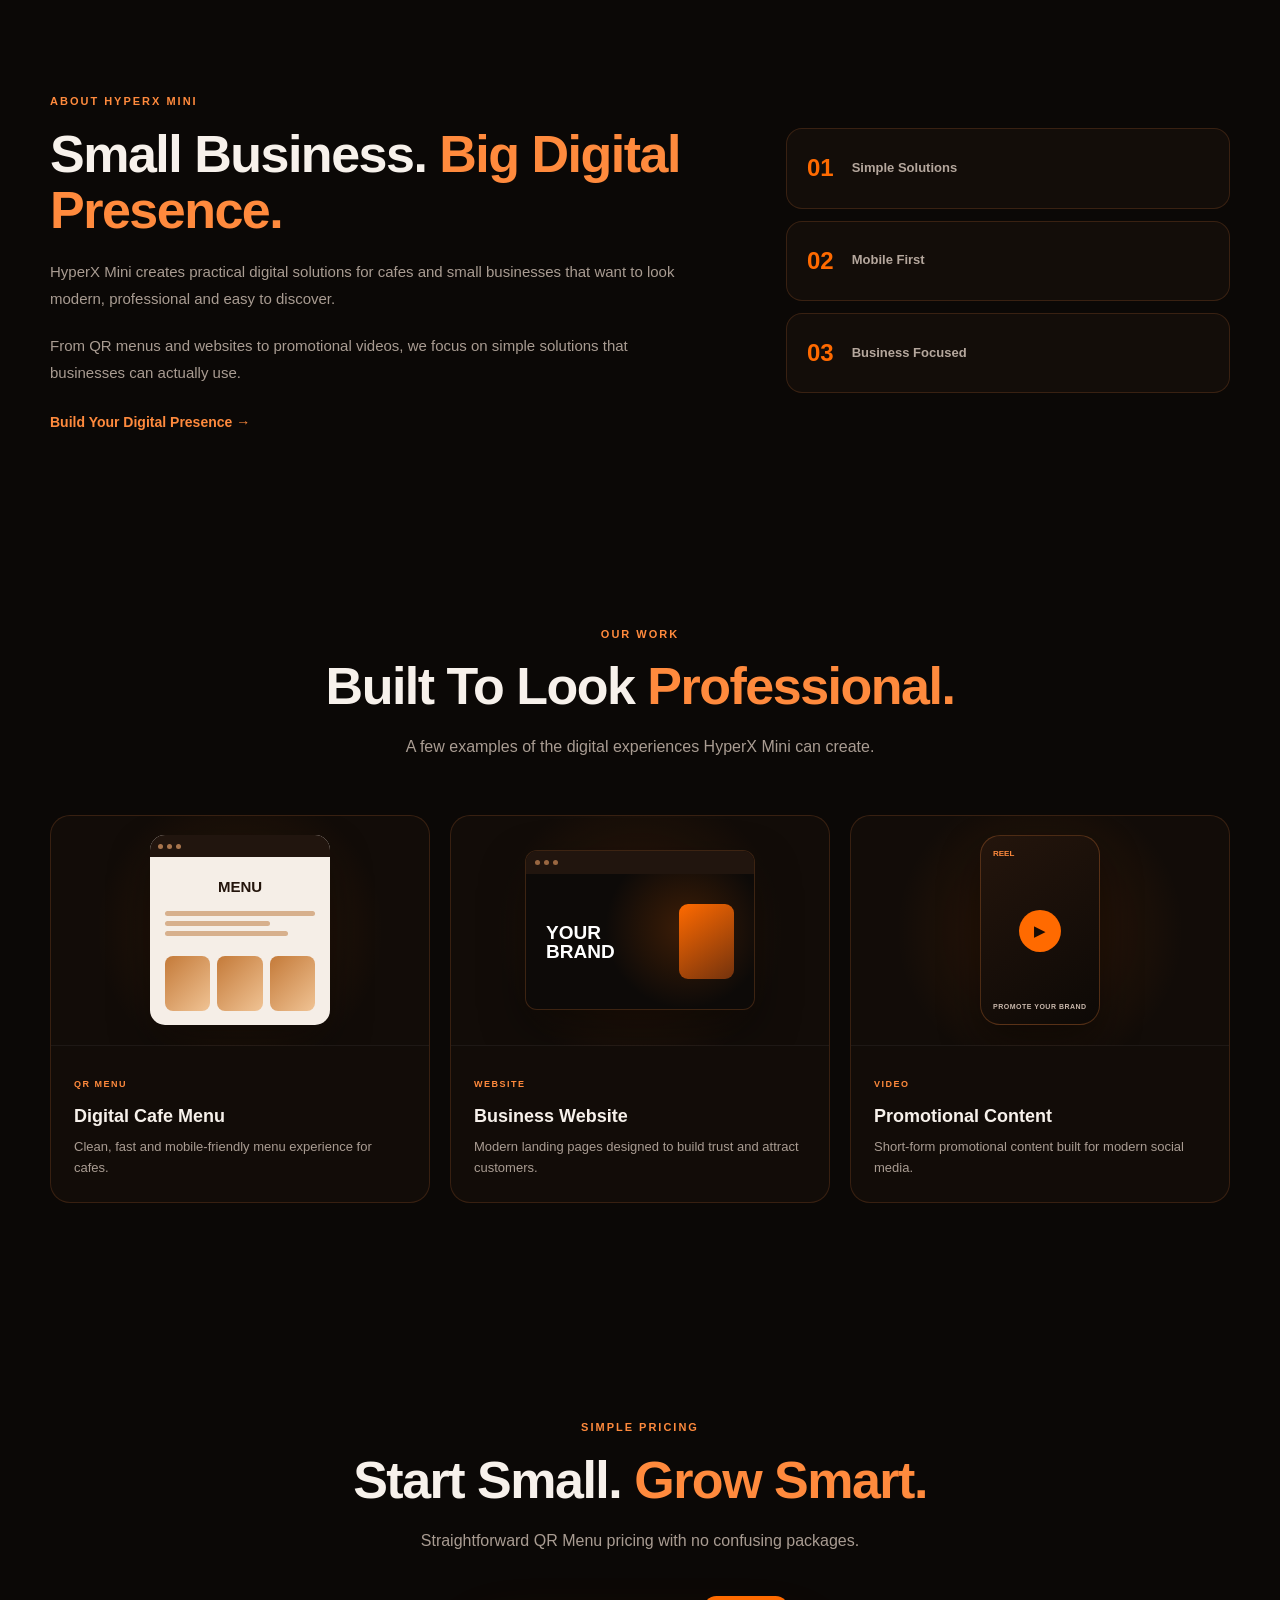
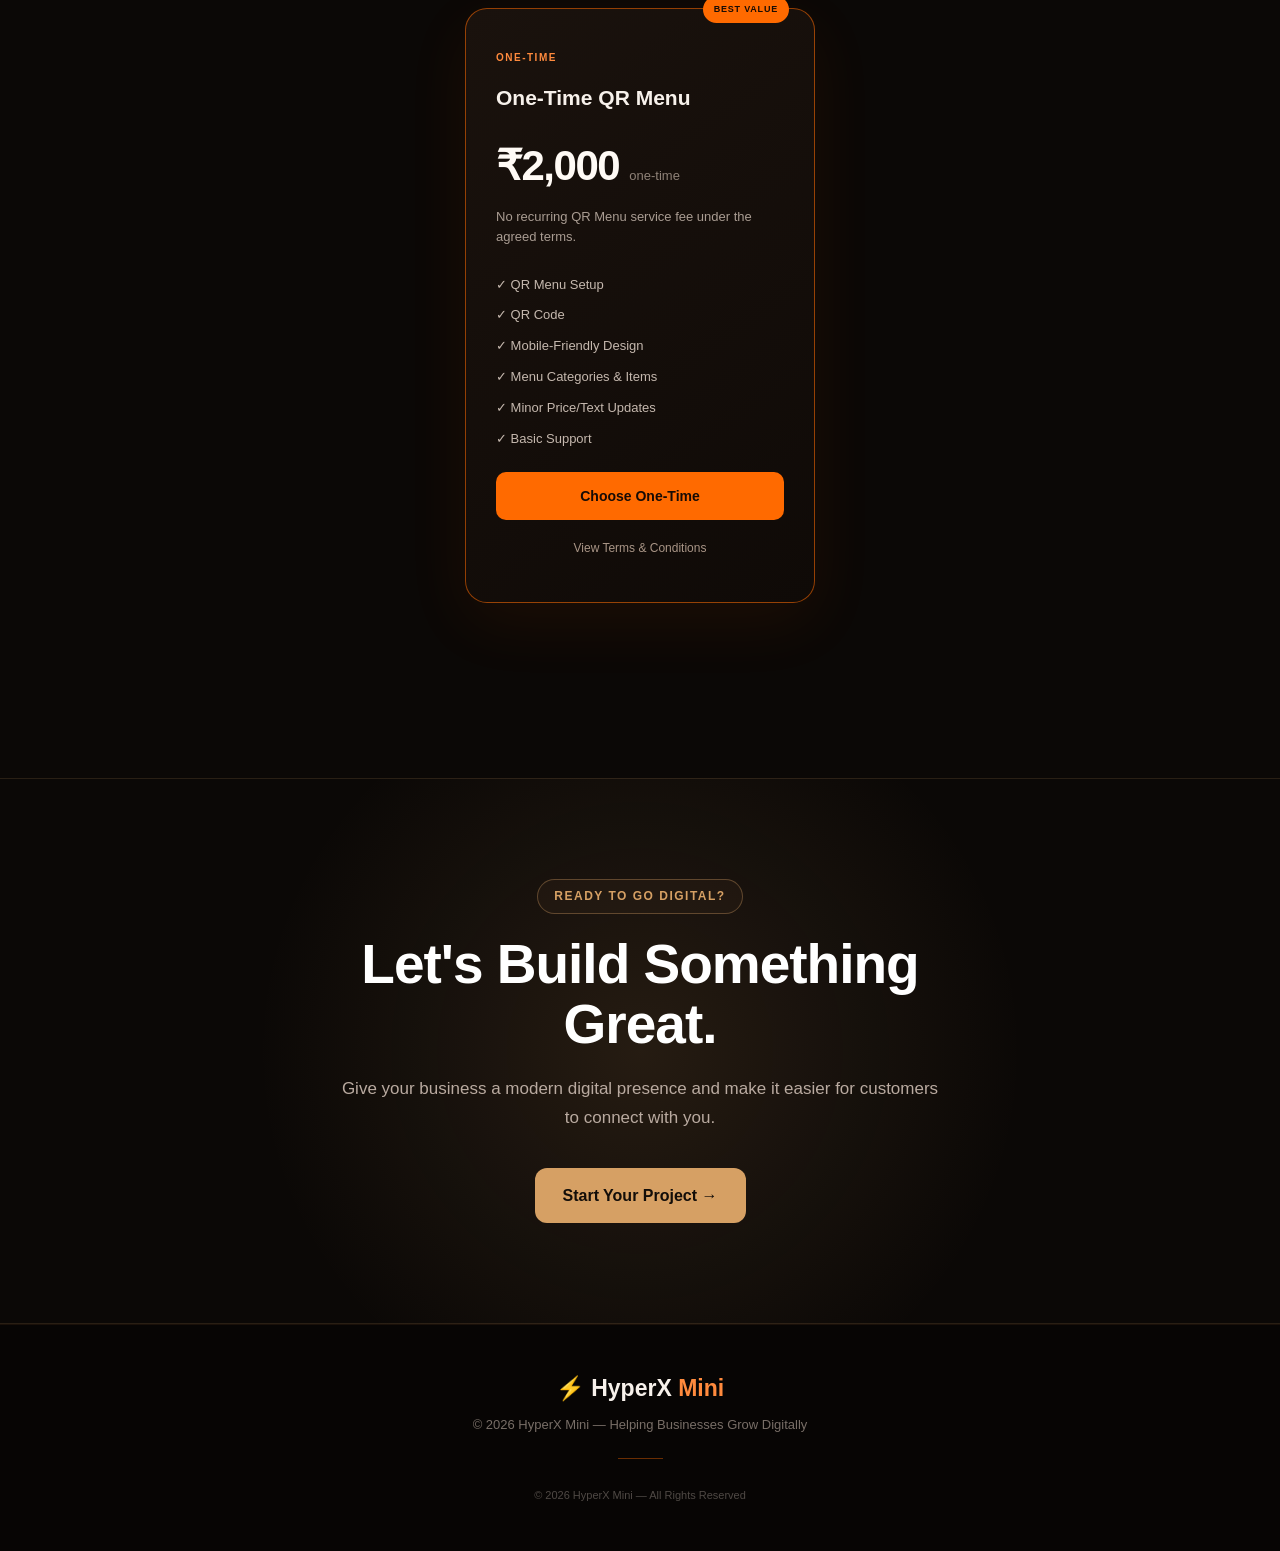
==== commit bfa1f189: "improve website design" ====
--- a/index.html
+++ b/index.html
@@ -5,13 +5,13 @@
     <meta charset="UTF-8">
     <meta name="viewport" content="width=device-width, initial-scale=1.0">
 
-    <title>HyperX Mini | QR Menu, Websites & Digital Solutions</title>
+    <title>HyperX Mini | Digital Solutions for Modern Businesses</title>
 
     <meta name="description"
-        content="HyperX Mini helps cafes and small businesses with QR menus, websites and digital solutions.">
+        content="HyperX Mini provides QR menus, business websites, video editing and digital solutions for cafes and small businesses.">
 
     <meta name="keywords"
-        content="QR Menu, Cafe Website, Business Website, Video Editing, HyperX Mini">
+        content="HyperX Mini, QR Menu, Business Website, Cafe Website, Video Editing, Digital Solutions">
 
     <link rel="icon" href="favicon.png">
     <link rel="stylesheet" href="style.css">
@@ -19,345 +19,570 @@
 
 <body>
 
-    <!-- NAVBAR -->
-    <header>
-        <nav class="navbar">
-
-            <div class="logo">
-                ☕ HyperX <span>Mini</span>
-            </div>
-
-            <ul class="nav-links">
-                <li><a href="#home">Home</a></li>
-                <li><a href="#services">Services</a></li>
-                <li><a href="#pricing">Pricing</a></li>
-            </ul>
-
-        </nav>
-    </header>
-
-
-    <!-- HERO -->
-    <section id="home" class="hero">
-
-        <div class="hero-content">
-
-            <h1>
-                Turn Your Cafe Into A
-                <span>Digital Brand</span>
-            </h1>
-
-            <p class="hero-description">
-                HyperX Mini helps cafes and small businesses
-                with QR menus, websites and digital solutions.
-            </p>
-
+    <!-- =========================
+         NAVBAR
+    ========================== -->
+<header>
+    <nav class="navbar">
+
+        <div class="logo">
+            ☕ HyperX <span>Mini</span>
         </div>
 
-
-        <div class="hero-card">
-
-            <h3>Business Growth</h3>
-
-            <div class="circle">
-                <span>98%</span>
-            </div>
-
-            <p>Digital Ready Score</p>
-
-        </div>
-
-    </section>
-
-
-    <!-- PROBLEM SOLUTION -->
-    <section class="problem">
-
-        <h2>Why Businesses Need Digital Solutions?</h2>
-
-        <div class="cards">
-
-            <div class="card">
-
-                <h3>❌ Traditional Menu Problems</h3>
+      
+        <a href="project.html" class="nav-cta">
+            Let's Talk →
+        </a>
+
+    </nav>
+</header>
+
+        <!-- =========================
+             HERO
+        ========================== -->
+
+        <section id="home" class="hero">
+
+            <div class="hero-content">
+
+                <div class="hero-badge">
+                    <span></span>
+                    Digital Solutions for Modern Businesses
+                </div>
+
+                <h1>
+                    Make Your Business
+                    <span>Look Digital.</span>
+                    <br>
+                    Look Professional.
+                </h1>
+
+                <p class="hero-description">
+                    HyperX Mini helps cafes and small businesses
+                    build a stronger digital presence with QR menus,
+                    websites and creative digital solutions.
+                </p>
+
+                <div class="hero-buttons">
+
+               
+                
+                </div>
+
+                <div class="hero-trust">
+
+                    <div>
+                        <strong>QR</strong>
+                        <span>Digital Menus</span>
+                    </div>
+
+                    <div>
+                        <strong>WEB</strong>
+                        <span>Business Websites</span>
+                    </div>
+
+                    <div>
+                        <strong>EDIT</strong>
+                        <span>Promotional Videos</span>
+                    </div>
+
+                </div>
+
+            </div>
+
+
+            <!-- HERO VISUAL -->
+
+            <div class="hero-visual">
+
+                <div class="hero-glow"></div>
+
+                <div class="hero-card">
+
+                    <div class="hero-card-top">
+
+                        <span class="status-dot"></span>
+
+                        <span>BUSINESS DIGITAL READY</span>
+
+                        <span class="hero-card-dots">•••</span>
+
+                    </div>
+
+
+                    <div class="hero-score">
+
+                        <div class="score-ring">
+
+                            <div class="score-inner">
+                                <strong>98%</strong>
+                                <span>Ready</span>
+                            </div>
+
+                        </div>
+
+                    </div>
+
+
+                    <div class="hero-card-info">
+
+                        <h3>Digital Presence</h3>
+
+                        <p>
+                            Professional. Mobile-friendly.
+                            Customer-ready.
+                        </p>
+
+                    </div>
+
+
+                    <div class="hero-mini-cards">
+
+                        <div>
+                            <span>QR</span>
+                            <strong>Menu</strong>
+                        </div>
+
+                        <div>
+                            <span>WEB</span>
+                            <strong>Website</strong>
+                        </div>
+
+                        <div>
+                            <span>🎬</span>
+                            <strong>Content</strong>
+                        </div>
+
+                    </div>
+
+                </div>
+
+            </div>
+
+        </section>
+
+
+        <!-- =========================
+             PROBLEM
+        ========================== -->
+
+        <section class="problem-section">
+
+            <div class="section-heading">
+
+                <span class="section-tag">THE PROBLEM</span>
+
+                <h2>
+                    Your Business Deserves
+                    <span>More Than Offline.</span>
+                </h2>
 
                 <p>
-                    Printed menus become outdated and updates take time.
+                    Great businesses can lose customers when their
+                    digital presence doesn't match their quality.
                 </p>
 
             </div>
 
 
-            <div class="card">
-
-                <h3>❌ Weak Online Presence</h3>
+            <div class="cards problem-cards">
+
+                <article class="card">
+
+                    <div class="card-icon">📋</div>
+
+                    <h3>Outdated Menus</h3>
+
+                    <p>
+                        Printed menus are difficult to update and
+                        can quickly become outdated.
+                    </p>
+
+                </article>
+
+
+                <article class="card">
+
+                    <div class="card-icon">🌐</div>
+
+                    <h3>Weak Online Presence</h3>
+
+                    <p>
+                        Customers expect businesses to be easy to
+                        discover and understand online.
+                    </p>
+
+                </article>
+
+
+                <article class="card">
+
+                    <div class="card-icon">📢</div>
+
+                    <h3>Limited Reach</h3>
+
+                    <p>
+                        Without digital content, your business may
+                        miss opportunities to reach new customers.
+                    </p>
+
+                </article>
+
+            </div>
+
+        </section>
+
+
+        <!-- =========================
+             ABOUT
+        ========================== -->
+
+        <section class="about-section">
+
+            <div class="about-content">
+
+                <span class="section-tag">ABOUT HYPERX MINI</span>
+
+                <h2>
+                    Small Business.
+                    <span>Big Digital Presence.</span>
+                </h2>
 
                 <p>
-                    Customers struggle to discover and connect with your
-                    business online.
+                    HyperX Mini creates practical digital solutions
+                    for cafes and small businesses that want to look
+                    modern, professional and easy to discover.
                 </p>
 
-            </div>
-
-
-            <div class="card">
-
-                <h3>❌ Limited Marketing Reach</h3>
-
                 <p>
-                    Great products need digital promotion to reach more
-                    customers.
+                    From QR menus and websites to promotional videos,
+                    we focus on simple solutions that businesses can
+                    actually use.
                 </p>
 
-            </div>
-
-        </div>
-
-    </section>
-
-
-    <!-- ABOUT US -->
-    <section class="about">
-
-        <h2>About HyperX Mini</h2>
-
-        <div class="about-box">
-
-            <p class="about-highlight">
-                HyperX Mini helps cafes and small businesses
-                grow digitally through QR menus, websites,
-                video editing and creative digital solutions.
-            </p>
-
-            <p class="about-highlight">
-                Our mission is to make businesses more modern,
-                professional and easier for customers to discover.
-            </p>
-
-        </div>
-
-    </section>
-
-
-    <!-- SERVICES -->
-    <section id="services">
-
-        <h2>Our Services</h2>
-
-        <div class="cards">
-
-            <!-- QR MENU -->
-            <div class="card">
-
-                <h3>🍽 QR Digital Menu</h3>
+                <a href="#" class="text-link">
+                    Build Your Digital Presence →
+                </a>
+
+            </div>
+
+
+            <div class="about-stats">
+
+                <div class="stat-box">
+                    <strong>01</strong>
+                    <span>Simple Solutions</span>
+                </div>
+
+                <div class="stat-box">
+                    <strong>02</strong>
+                    <span>Mobile First</span>
+                </div>
+
+                <div class="stat-box">
+                    <strong>03</strong>
+                    <span>Business Focused</span>
+                </div>
+
+            </div>
+
+        </section>
+
+
+        <!-- =========================
+             OUR WORK
+        ========================== -->
+
+        <section id="work" class="work-section">
+
+            <div class="section-heading">
+
+                <span class="section-tag">OUR WORK</span>
+
+                <h2>
+                    Built To Look
+                    <span>Professional.</span>
+                </h2>
 
                 <p>
-                    Smart QR menus that make menu access easier
-                    and improve customer experience for cafes
-                    and restaurants.
+                    A few examples of the digital experiences
+                    HyperX Mini can create.
                 </p>
 
-                <a href="#contact" data-plan="QR Menu">
-                    Get QR Menu
-                </a>
-
-            </div>
-
-
-            <!-- WEBSITE -->
-            <div class="card">
-
-                <h3>🌐 Business Website</h3>
+            </div>
+
+
+            <div class="work-grid">
+
+                <article class="work-card">
+
+                    <div class="work-preview qr-preview">
+
+                        <div class="preview-window">
+
+                            <div class="preview-header">
+                                <span></span>
+                                <span></span>
+                                <span></span>
+                            </div>
+
+                            <div class="preview-content">
+
+                                <div class="preview-logo">
+                                    MENU
+                                </div>
+
+                                <div class="preview-lines">
+                                    <span></span>
+                                    <span></span>
+                                    <span></span>
+                                </div>
+
+                                <div class="preview-items">
+                                    <i></i>
+                                    <i></i>
+                                    <i></i>
+                                </div>
+
+                            </div>
+
+                        </div>
+
+                    </div>
+
+                    <div class="work-info">
+
+                        <span>QR MENU</span>
+
+                        <h3>Digital Cafe Menu</h3>
+
+                        <p>
+                            Clean, fast and mobile-friendly menu
+                            experience for cafes.
+                        </p>
+
+                    </div>
+
+                </article>
+
+
+                <article class="work-card">
+
+                    <div class="work-preview website-preview">
+
+                        <div class="preview-browser">
+
+                            <div class="browser-top">
+                                <span></span>
+                                <span></span>
+                                <span></span>
+                            </div>
+
+                            <div class="website-preview-content">
+
+                                <strong>YOUR<br>BRAND</strong>
+
+                                <div></div>
+
+                            </div>
+
+                        </div>
+
+                    </div>
+
+                    <div class="work-info">
+
+                        <span>WEBSITE</span>
+
+                        <h3>Business Website</h3>
+
+                        <p>
+                            Modern landing pages designed to
+                            build trust and attract customers.
+                        </p>
+
+                    </div>
+
+                </article>
+
+
+                <article class="work-card">
+
+                    <div class="work-preview video-preview">
+
+                        <div class="video-phone">
+
+                            <div class="video-top">
+                                <span>REEL</span>
+                            </div>
+
+                            <div class="video-center">
+                                ▶
+                            </div>
+
+                            <div class="video-bottom">
+                                PROMOTE YOUR BRAND
+                            </div>
+
+                        </div>
+
+                    </div>
+
+                    <div class="work-info">
+
+                        <span>VIDEO</span>
+
+                        <h3>Promotional Content</h3>
+
+                        <p>
+                            Short-form promotional content built
+                            for modern social media.
+                        </p>
+
+                    </div>
+
+                </article>
+
+            </div>
+
+        </section>
+
+
+        <!-- =========================
+             PRICING
+        ========================== -->
+
+        <section id="pricing" class="pricing-section">
+
+            <div class="section-heading">
+
+                <span class="section-tag">SIMPLE PRICING</span>
+
+                <h2>
+                    Start Small.
+                    <span>Grow Smart.</span>
+                </h2>
 
                 <p>
-                    Modern mobile-friendly websites that
-                    build trust and help customers find
-                    your business online.
+                    Straightforward QR Menu pricing with no confusing
+                    packages.
                 </p>
 
-                <a href="#contact" data-plan="Business Website">
-                    Get Website
-                </a>
-
-            </div>
-
-
-            <!-- VIDEO EDITING -->
-            <div class="card">
-
-                <h3>🎬 Video Editing</h3>
-
-                <p>
-                    Engaging promotional reels and business
-                    videos to attract more customers.
-                </p>
-
-                <a href="#contact" data-plan="Video Editing">
-                    Get Editing
-                </a>
-
-            </div>
-
-        </div>
-
-    </section>
-
-
-    <!-- PRICING -->
-    <section id="pricing" class="pricing-section">
-
-        <h2>QR Menu Pricing</h2>
-
-       
-
-
-        <div class="pricing-cards">
-
-
-            <!-- MONTHLY PLAN -->
-            <div class="pricing-card">
-
-                <span class="pricing-label">
-                    FLEXIBLE
-                </span>
-
-                <h3>Monthly QR Menu</h3>
-
-                <div class="price">
-                    ₹500
-                    <span>/month</span>
-                </div>
-
-                <p class="price-description">
-                    A flexible option with ongoing menu support.
-                </p>
-
-                <ul>
-                    <li>✓ QR Menu Setup</li>
-                    <li>✓ Mobile-Friendly Menu</li>
-                    <li>✓ Menu Updates</li>
-                    <li>✓ Basic Support</li>
-                </ul>
-
-                <a href="#contact"
-                    class="price-button"
-                    data-plan="QR Menu - ₹500/month">
-                    Choose Monthly
-                </a>
-
-            </div>
-
-
-            <!-- ONE TIME PLAN -->
-            <div class="pricing-card popular">
-
-                <span class="popular-badge">
-                    BEST VALUE
-                </span>
-
-                <h3>One-Time QR Menu</h3>
-
-                <div class="price">
-                    ₹2,000
-                    <span>one-time</span>
-                </div>
-
-                <p class="price-description">
-                    No recurring QR Menu service fee under the agreed terms.
-                </p>
-
-                <ul>
-                    <li>✓ QR Menu Setup</li>
-                    <li>✓ QR Code</li>
-                    <li>✓ Mobile-Friendly Design</li>
-                    <li>✓ Menu Categories & Items</li>
-                    <li>✓ Minor Price/Text Updates</li>
-                    <li>✓ Basic Support</li>
-                </ul>
-
-                <a href="#contact"
-                    class="price-button"
-                    data-plan="QR Menu - ₹2,000 One-Time">
-                    Choose One-Time
-                </a>
-
-                <button type="button"
-                    class="terms-button"
-                    id="openTerms">
-                    View Terms & Conditions
-                </button>
-
-            </div>
-
-        </div>
-
-    </section>
-
-
-    <!-- WHY CHOOSE US -->
-    <section class="why-us">
-
-        <h2>Why Choose HyperX Mini?</h2>
-
-        <div class="cards">
-
-            <div class="card">
-
-                <h3>⚡ Fast Digital Solutions</h3>
-
-                <p>
-                    Quick and practical digital solutions
-                    designed for small businesses.
-                </p>
-
-            </div>
-
-
-            <div class="card">
-
-                <h3>📱 Mobile Friendly</h3>
-
-                <p>
-                    Websites and digital tools that work
-                    smoothly on every device.
-                </p>
-
-            </div>
-
-
-            <div class="card">
-
-                <h3>💡 Business Focused</h3>
-
-                <p>
-                    We create solutions that help businesses
-                    look professional and grow online.
-                </p>
-
-            </div>
-
-        </div>
-
-    </section>
-
-
-    <!-- TERMS MODAL -->
+            </div>
+
+
+            <div class="pricing-cards">
+
+                <!-- ONE TIME -->
+
+                <article class="pricing-card popular">
+
+                    <span class="popular-badge">
+                        BEST VALUE
+                    </span>
+
+                    <span class="pricing-label">
+                        ONE-TIME
+                    </span>
+
+                    <h3>One-Time QR Menu</h3>
+
+                    <div class="price">
+                        ₹2,000
+                        <span>one-time</span>
+                    </div>
+
+                    <p class="price-description">
+                        No recurring QR Menu service fee under
+                        the agreed terms.
+                    </p>
+
+                    <ul>
+                        <li>✓ QR Menu Setup</li>
+                        <li>✓ QR Code</li>
+                        <li>✓ Mobile-Friendly Design</li>
+                        <li>✓ Menu Categories & Items</li>
+                        <li>✓ Minor Price/Text Updates</li>
+                        <li>✓ Basic Support</li>
+                    </ul>
+
+                    <a href="#contact"
+                        class="price-button"
+                        data-plan="QR Menu - ₹2,000 One-Time">
+                        Choose One-Time
+                    </a>
+
+                    <button type="button"
+                        class="terms-button"
+                        id="openTerms">
+                        View Terms & Conditions
+                    </button>
+
+                </article>
+
+            </div>
+
+        </section>
+
+
+        <!-- =========================
+             FINAL CTA
+        ========================== -->
+<section class="ready-section">
+
+    <div class="ready-content">
+
+        <span class="ready-badge">
+            READY TO GO DIGITAL?
+        </span>
+
+        <h2>Let's Build Something Great.</h2>
+
+        <p>
+            Give your business a modern digital presence
+            and make it easier for customers to connect with you.
+        </p>
+
+        <a href="project.html" class="project-btn">
+            Start Your Project →
+        </a>
+
+    </div>
+
+</section>
+
+
+    <!-- =========================
+         TERMS MODAL
+    ========================== -->
+
     <div class="terms-modal" id="termsModal">
 
         <div class="terms-box">
 
-            <button type="button"
+            <button
+                type="button"
                 class="close-terms"
-                id="closeTerms">
+                id="closeTerms"
+                aria-label="Close">
                 ×
             </button>
 
-            <h2>QR Menu Terms & Conditions</h2>
+
+            <span class="section-tag">
+                QR MENU
+            </span>
+
+            <h2>
+                Terms & Conditions
+            </h2>
+
 
             <p>
                 <strong>₹2,000 One-Time QR Menu</strong>
             </p>
 
+
             <ul>
 
                 <li>
@@ -365,8 +590,8 @@
                 </li>
 
                 <li>
-                    No recurring QR Menu service fee under the
-                    agreed service terms.
+                    No recurring QR Menu service fee under
+                    the agreed service terms.
                 </li>
 
                 <li>
@@ -396,7 +621,9 @@
 
             </ul>
 
-            <button type="button"
+
+            <button
+                type="button"
                 class="close-bottom"
                 id="closeTermsBottom">
                 Close
@@ -407,207 +634,30 @@
     </div>
 
 
-    <!-- CONTACT -->
-    <section id="contact">
-
-        <h2>Let's Build Your Digital Presence</h2>
-
-        <form id="contactForm" class="contact-form">
-
-            <input
-                type="text"
-                id="name"
-                placeholder="Your Name"
-                required
-            >
-
-            <input
-                type="tel"
-                id="phone"
-                placeholder="Your Phone Number"
-                required
-            >
-
-            <input
-                type="text"
-                id="business"
-                placeholder="Business Name"
-                required
-            >
-
-            <input
-                type="text"
-                id="plan"
-                placeholder="Selected Service"
-                readonly
-            >
-
-            <textarea
-                id="details"
-                placeholder="Tell us about your project"
-                required
-            ></textarea>
-
-            <button type="submit">
-                Send on WhatsApp
-            </button>
-
-        </form>
-
-    </section>
-
-
-    <!-- FOOTER -->
+    <!-- =========================
+         FOOTER
+    ========================== -->
+
     <footer>
 
+        <div class="footer-logo">
+            ⚡ HyperX <span>Mini</span>
+        </div>
+
         <p>
-            © 2026 HyperX Mini — Helping Businesses Grow Digitally
+            Helping businesses build a stronger digital presence.
         </p>
 
+        <div class="footer-line"></div>
+
+        <small>
+            © 2026 HyperX Mini — All Rights Reserved
+        </small>
+
     </footer>
 
 
-    <!-- JAVASCRIPT -->
-    <script>
-
-        /* =========================
-           PLAN SELECTION
-        ========================= */
-
-        const planButtons =
-            document.querySelectorAll("[data-plan]");
-
-        const planInput =
-            document.getElementById("plan");
-
-
-        planButtons.forEach(button => {
-
-            button.addEventListener("click", function () {
-
-                planInput.value =
-                    this.getAttribute("data-plan");
-
-            });
-
-        });
-
-
-        /* =========================
-           TERMS MODAL
-        ========================= */
-
-        const termsModal =
-            document.getElementById("termsModal");
-
-        const openTerms =
-            document.getElementById("openTerms");
-
-        const closeTerms =
-            document.getElementById("closeTerms");
-
-        const closeTermsBottom =
-            document.getElementById("closeTermsBottom");
-
-
-        openTerms.addEventListener("click", function () {
-
-            termsModal.classList.add("active");
-
-        });
-
-
-        closeTerms.addEventListener("click", function () {
-
-            termsModal.classList.remove("active");
-
-        });
-
-
-        closeTermsBottom.addEventListener("click", function () {
-
-            termsModal.classList.remove("active");
-
-        });
-
-
-        termsModal.addEventListener("click", function (event) {
-
-            if (event.target === termsModal) {
-
-                termsModal.classList.remove("active");
-
-            }
-
-        });
-
-
-        /* =========================
-           WHATSAPP FORM
-        ========================= */
-
-        document
-            .getElementById("contactForm")
-            .addEventListener("submit", function (event) {
-
-                event.preventDefault();
-
-
-                const name =
-                    document.getElementById("name").value.trim();
-
-                const phone =
-                    document.getElementById("phone").value.trim();
-
-                const business =
-                    document.getElementById("business").value.trim();
-
-                const plan =
-                    document.getElementById("plan").value.trim();
-
-                const details =
-                    document.getElementById("details").value.trim();
-
-
-                const message =
-                    "Hello HyperX Mini!\n\n" +
-
-                    "*New Project Enquiry*\n\n" +
-
-                    "Name: " +
-                    name +
-                    "\n" +
-
-                    "Phone: " +
-                    phone +
-                    "\n" +
-
-                    "Business: " +
-                    business +
-                    "\n" +
-
-                    "Selected Plan: " +
-                    plan +
-                    "\n" +
-
-                    "Project Details: " +
-                    details;
-
-
-                const whatsappURL =
-                    "https://wa.me/918726601795?text=" +
-                    encodeURIComponent(message);
-
-
-                window.open(
-                    whatsappURL,
-                    "_blank"
-                );
-
-            });
-
-    </script>
-
+    <!-- ONLY ONE JS FILE -->
 
     <script src="script.js"></script>
 
--- a/style.css
+++ b/style.css
@@ -1,2211 +1,1571 @@
-*{
-    margin:0;
-    padding:0;
-    box-sizing:border-box;
-    font-family:'Segoe UI',Arial,sans-serif;
-}
-
-
-html{
-    scroll-behavior:smooth;
-}
-
-
-body{
-
-    background:#0f0b08;
-    color:#fff;
-
-}
-
-
-/* NAVBAR */
-
-.navbar{
-
-    display:flex;
-    justify-content:space-between;
-    align-items:center;
-
-    padding:20px 8%;
-
-    background:#120d09;
-
-    position:sticky;
-    top:0;
-
-    z-index:1000;
-
-}
-
-
-
-.logo{
-
-    font-size:30px;
-    font-weight:800;
-
-}
-
-
-.logo span{
-
-    color:#d4a373;
-
-}
-
-
-
-.nav-links{
-
-    display:flex;
-    gap:30px;
-
-    list-style:none;
-
-}
-
-
-
-.nav-links a{
-
-    color:white;
-    text-decoration:none;
-
-    transition:.3s;
-
-}
-
-
-
-.nav-links a:hover{
-
-    color:#d4a373;
-
-}
-
-
-
-
-/* BUTTON */
-
-
-.btn{
-
-    background:#d4a373;
-
-    color:#120d09;
-
-    padding:12px 25px;
-
-    border-radius:30px;
-
-    text-decoration:none;
-
-    font-weight:700;
-
-    display:inline-block;
-
-    transition:.3s;
-
-}
-
-
-
-.btn:hover{
-
-    transform:translateY(-3px);
-
-    box-shadow:0 10px 25px rgba(212,163,115,.4);
-
-}
-
-
-
-.whatsapp-btn{
-
-    background:#25D366;
-
-    color:white;
-
-}
-
-
-
-
-
-
-/* HERO */
-
-
-.hero{
-
-    min-height:90vh;
-
-    padding:80px 8%;
-
-    display:flex;
-
-    justify-content:space-between;
-
-    align-items:center;
-
-    gap:50px;
-
-}
-
-
-
-.hero-content{
-
-    max-width:650px;
-
-}
-
-
-
-.hero h1{
-
-    font-size:60px;
-
-    line-height:1.2;
-
-}
-
-
-
-.hero h1 span{
-
-    color:#d4a373;
-
-}
-
-
-
-.hero p{
-
-    margin:25px 0;
-
-    color:#c9c1ba;
-
-    font-size:18px;
-
-}
-
-
-
-.buttons{
-
-    display:flex;
-
-    gap:20px;
-
-}
-
-
-
-
-
-
-
-/* HERO CARD */
-
-
-.hero-card{
-
-    background:#1c1410;
-
-    padding:35px;
-
-    border-radius:25px;
-
-    text-align:center;
-
-    box-shadow:0 0 40px rgba(212,163,115,.15);
-
-}
-
-
-
-.circle{
-
-    width:220px;
-
-    height:220px;
-
-    border-radius:50%;
-
-    margin:25px auto;
-
-
-    background:
-    conic-gradient(
-    #d4a373 98%,
-    #38281d 0
-    );
-
-
-    display:flex;
-
-    align-items:center;
-
-    justify-content:center;
-
-}
-
-
-
-.circle span{
-
-    width:170px;
-
-    height:170px;
-
-    background:#0f0b08;
-
-    border-radius:50%;
-
-    display:flex;
-
-    justify-content:center;
-
-    align-items:center;
-
-    font-size:45px;
-
-    font-weight:800;
-
-    color:#d4a373;
-
-}
-
-
-
-
-
-/* SECTIONS */
-
-
-section{
-
-    padding:80px 8%;
-
-}
-
-
-
-section h2{
-
-    text-align:center;
-
-    font-size:42px;
-
-    margin-bottom:45px;
-
-    color:#d4a373;
-
-}
-
-
-
-
-
-/* CARDS */
-
-
-.cards{
-
-    display:grid;
-
-    grid-template-columns:repeat(3,1fr);
-
-    gap:25px;
-
-}
-
-
-
-.card{
-
-    background:#1c1410;
-
-    padding:30px;
-
-    border-radius:20px;
-
-    border:1px solid rgba(212,163,115,.15);
-
-    transition:.3s;
-
-}
-
-
-
-.card:hover{
-
-    transform:translateY(-10px);
-
-    box-shadow:0 15px 30px rgba(0,0,0,.4);
-
-}
-
-
-
-.card p{
-
-    color:#c9c1ba;
-
-    margin:15px 0;
-
-}
-
-
-
-.card a{
-
-    color:#d4a373;
-
-    text-decoration:none;
-
-}
-
-
-
-
-
-
-
-/* PRICING */
-
-
-.pricing-container{
-
-    display:grid;
-
-    grid-template-columns:repeat(3,1fr);
-
-    gap:25px;
-
-}
-
-
-
-.price-card{
-
-    background:#1c1410;
-
-    padding:35px;
-
-    border-radius:25px;
-
-    text-align:center;
-
-}
-
-
-
-.price-card h2{
-
-    font-size:45px;
-
-    color:#d4a373;
-
-}
-
-
-
-.price-card ul{
-
-    list-style:none;
-
-    margin:25px 0;
-
-}
-
-
-
-.price-card li{
-
-    margin:12px;
-
-    color:#ddd;
-
-}
-
-
-
-.price-card a{
-
-    background:#d4a373;
-
-    color:#120d09;
-
-    padding:12px 25px;
-
-    border-radius:30px;
-
-    text-decoration:none;
-
-    font-weight:bold;
-
-}
-
-
-
-
-
-
-
-/* CONTACT */
-
-
-form{
-
-    max-width:600px;
-
-    margin:auto;
-
-    display:flex;
-
-    flex-direction:column;
-
-    gap:15px;
-
-}
-
-
-
-input,
-textarea{
-
-    padding:15px;
-
-    border-radius:10px;
-
-    border:none;
-
-    background:#1c1410;
-
-    color:white;
-
-}
-
-
-
-textarea{
-
-    height:150px;
-
-}
-
-
-
-button{
-
-    padding:15px;
-
-    border:none;
-
-    border-radius:30px;
-
-    background:#d4a373;
-
-    font-weight:bold;
-
-    cursor:pointer;
-
-}
-
-
-
-.bottom{
-
-    display:block;
-
-    width:max-content;
-
-    margin:25px auto;
-
-}
-
-
-
-
-
-
-/* FOOTER */
-
-
-footer{
-
-    text-align:center;
-
-    padding:30px;
-
-    background:#080604;
-
-    color:#aaa;
-
-}
-
-
-
-
-
-
-
-/* MOBILE */
-
-
-@media(max-width:900px){
-
-
-.navbar{
-
-    flex-direction:column;
-
-    gap:20px;
-
-}
-
-
-.nav-links{
-
-    flex-wrap:wrap;
-
-    justify-content:center;
-
-}
-
-
-.hero{
-
-    flex-direction:column;
-
-    text-align:center;
-
-}
-
-
-.hero h1{
-
-    font-size:40px;
-
-}
-
-
-.cards,
-.pricing-container{
-
-    grid-template-columns:1fr;
-
-}
-
-
-.buttons{
-
-    justify-content:center;
-
-}
-
-
-}
-/* Cafe Image */
-
-.cafe-image{
-
-    width:300px;
-    height:180px;
-
-    object-fit:cover;
-
-    border-radius:20px;
-
-    margin-bottom:20px;
-
-}
-
-
-
-/* Better Hero Card */
-
-.hero-card{
-
-    animation:float 3s ease-in-out infinite;
-
-}
-
-
-
-@keyframes float{
-
-    0%,100%{
-
-        transform:translateY(0);
-
-    }
-
-
-    50%{
-
-        transform:translateY(-12px);
-
-    }
-
-}
-
-
-
-
-/* Growth Package Highlight */
-
-.price-card:nth-child(2){
-
-    border:2px solid #d4a373;
-
-    box-shadow:0 0 30px rgba(212,163,115,0.35);
-
-    transform:scale(1.05);
-
-    position:relative;
-
-}
-
-
-/* Popular Badge */
-
-.price-card:nth-child(2)::before{
-
-    content:"POPULAR";
-
-    position:absolute;
-
-    top:-15px;
-
-    left:50%;
-
-    transform:translateX(-50%);
-
-    background:#d4a373;
-
-    color:#120d09;
-
-    padding:6px 18px;
-
-    border-radius:20px;
-
-    font-size:12px;
-
-    font-weight:bold;
-
-}
-/* WHY US */
-
-.why-us{
-
-    background:#120d09;
-
-}
-
-
-.why-us .card{
-
-    text-align:center;
-
-}
-
-
-.why-us .card h3{
-
-    color:#d4a373;
-
-}
-/* SHOWCASE */
-
-.showcase{
-
-    background:#0b0806;
-
-}
-
-
-.showcase .card{
-
-    border:1px solid rgba(212,163,115,0.2);
-
-}
-
-
-.showcase .card h3{
-
-    color:#d4a373;
-
-}
-select{
-
-    padding:15px;
-
-    border-radius:10px;
-
-    border:none;
-
-    background:#1c1410;
-
-    color:white;
-
-    font-size:16px;
-
-}
-
-
-
-select option{
-
-    background:#1c1410;
-
-    color:white;
-
-}
-/* ABOUT */
-
-.about{
-
-    background:#120d09;
-
-}
-
-
-.about-box{
-
-    max-width:800px;
-
-    margin:auto;
-
-    background:#1c1410;
-
-    padding:35px;
-
-    border-radius:20px;
-
-    text-align:center;
-
-    color:#c9c1ba;
-
-    line-height:1.8;
-
-}
-.circle{
-
-    width:220px;
-    height:220px;
-    border-radius:50%;
-    margin:25px auto;
-
-    background:
-    conic-gradient(
-        #d4a373 98%,
-        #38281d 0
-    );
-
-    display:flex;
-    justify-content:center;
-    align-items:center;
-}
-
-
-.circle span{
-
-    width:170px;
-    height:170px;
-
-    background:#0f0b08;
-    border-radius:50%;
-
-    display:flex;
-    justify-content:center;
-    align-items:center;
-
-    font-size:45px;
-    font-weight:800;
-    color:#d4a373;
-
-}
-/* HOW IT WORKS */
-
-
-.how-it-works{
-
-    background:#120d09;
-
-}
-
-
-
-.steps{
-
-    display:grid;
-
-    grid-template-columns:repeat(4,1fr);
-
-    gap:20px;
-
-}
-
-
-
-.step-card{
-
-    background:#1c1410;
-
-    padding:25px;
-
-    border-radius:20px;
-
-    text-align:center;
-
-    border:1px solid rgba(212,163,115,.15);
-
-    transition:.3s;
-
-}
-
-
-
-.step-card:hover{
-
-    transform:translateY(-8px);
-
-}
-
-
-
-.step-card h3{
-
-    color:#d4a373;
-
-    margin-bottom:15px;
-
-}
-
-
-
-.step-card p{
-
-    color:#c9c1ba;
-
-}
-
-
-
-@media(max-width:900px){
-
-.steps{
-
-    grid-template-columns:1fr;
-
-}
-
-}
-.how-it-works h2{
-
-    color:white;
-
-}
-footer{
-
-    background:#080604;
-
-    padding:35px 8%;
-
-    text-align:center;
-
-    color:#c9c1ba;
-
-    border-top:1px solid rgba(212,163,115,0.2);
-
-    font-size:15px;
-
-    letter-spacing:0.5px;
-
-}
-
-
-footer p{
-
-    margin:0;
-
-    transition:.3s;
-
-}
-
-
-footer p:hover{
-
-    color:#d4a373;
-
-}
-.logo{
-
-    font-size:32px;
-
-    font-weight:800;
-
-    letter-spacing:1px;
-
-    color:white;
-
-}
-
-
-.logo span{
-
-    color:#d4a373;
-
-}
-/* =========================
-   HYPERX MINI CONTACT FORM
-   ========================= */
-
-.contact-form {
-    width: min(600px, 90%);
-    margin: 40px auto;
-    padding: 32px;
-
-    background: #15100d;
-    border: 1px solid rgba(218, 164, 102, 0.25);
-    border-radius: 20px;
-
-    display: flex;
-    flex-direction: column;
-    gap: 16px;
-
-    box-shadow: 0 20px 50px rgba(0, 0, 0, 0.35);
-}
-
-/* Inputs */
-
-.contact-form input,
-.contact-form select,
-.contact-form textarea {
-    width: 100%;
+ /* =========================================================
+   HYPERX MINI — PREMIUM DARK / ORANGE
+   COMPLETE CSS
+========================================================= */
+
+
+/* =========================================================
+   RESET
+========================================================= */
+
+* {
+    margin: 0;
+    padding: 0;
     box-sizing: border-box;
-
-    padding: 15px 17px;
-
-    background: #0d0907;
-    color: #ffffff;
-
-    border: 1px solid rgba(218, 164, 102, 0.25);
-    border-radius: 10px;
-
-    font-family: inherit;
-    font-size: 15px;
-
-    outline: none;
-    transition: 0.25s ease;
-}
-
-/* Placeholder */
-
-.contact-form input::placeholder,
-.contact-form textarea::placeholder {
-    color: #9d9188;
-}
-
-/* Focus */
-
-.contact-form input:focus,
-.contact-form select:focus,
-.contact-form textarea:focus {
-    border-color: #daa466;
-    box-shadow: 0 0 0 3px rgba(218, 164, 102, 0.10);
-}
-
-/* Select */
-
-.contact-form select {
-    cursor: pointer;
-}
-
-.contact-form select option {
-    background: #15100d;
-    color: #ffffff;
-}
-
-/* Message box */
-
-.contact-form textarea {
-    min-height: 140px;
-    resize: vertical;
-}
-
-/* WhatsApp button */
-
-.contact-form button {
-    width: 100%;
-    padding: 15px;
-
-    border: none;
-    border-radius: 10px;
-
-    background: #25d366;
-    color: #ffffff;
-
-    font-size: 16px;
-    font-weight: 700;
-
-    cursor: pointer;
-
-    transition: 0.25s ease;
-}
-
-.contact-form button:hover {
-    transform: translateY(-2px);
-    box-shadow: 0 10px 25px rgba(37, 211, 102, 0.20);
-}
-
-.contact-form button:active {
-    transform: translateY(0);
-}
-
-
-/* Mobile */
-
-@media (max-width: 600px) {
-
-    .contact-form {
-        width: calc(100% - 30px);
-        padding: 22px;
-    }
-
-}
-/* =========================================
-   HYPERX MINI — PREMIUM POLISH
-   ========================================= */
-
-/* ---------- GLOBAL ---------- */
+}
 
 html {
     scroll-behavior: smooth;
+    scroll-padding-top: 90px;
 }
 
 body {
+    font-family: "Segoe UI", Arial, sans-serif;
+    background: #0b0806;
+    color: #f7f1eb;
     overflow-x: hidden;
+    line-height: 1.6;
+}
+
+a {
+    color: inherit;
+    text-decoration: none;
+}
+
+button,
+input,
+textarea {
+    font: inherit;
+}
+
+button {
+    cursor: pointer;
 }
 
 ::selection {
-    background: #d6a064;
-    color: #120d09;
-}
-
-
-/* ---------- SECTION HEADINGS ---------- */
-
-section h2 {
+    background: #ff6a00;
+    color: #0b0806;
+}
+
+
+/* =========================================================
+   VARIABLES
+========================================================= */
+
+:root {
+    --bg: #0b0806;
+    --bg-2: #100b08;
+    --surface: #17100c;
+    --surface-2: #1d140e;
+
+    --orange: #ff6a00;
+    --orange-light: #ff8a3d;
+    --orange-soft: #d99a61;
+
+    --white: #fffaf5;
+    --text: #eee5dc;
+    --muted: #a99c92;
+
+    --border: rgba(255, 138, 61, 0.16);
+
+    --shadow:
+        0 25px 70px rgba(0, 0, 0, 0.45);
+
+    --radius: 22px;
+}
+
+
+/* =========================================================
+   HEADER / NAVBAR
+========================================================= */
+
+.site-header {
+    position: sticky;
+    top: 0;
+    z-index: 1000;
+
+    background: rgba(11, 8, 6, 0.82);
+    backdrop-filter: blur(18px);
+    -webkit-backdrop-filter: blur(18px);
+
+    border-bottom: 1px solid rgba(255, 138, 61, 0.08);
+}
+
+.navbar {
+    width: min(1180px, calc(100% - 40px));
+    min-height: 76px;
+    margin: auto;
+
+    display: flex;
+    align-items: center;
+    justify-content: space-between;
+    gap: 30px;
+}
+
+.logo {
+    display: flex;
+    align-items: center;
+    gap: 7px;
+
+    font-size: 25px;
+    font-weight: 800;
+    letter-spacing: -0.5px;
+
+    white-space: nowrap;
+}
+
+.logo span:last-child {
+    color: var(--orange-light);
+}
+
+.logo-icon {
+    font-size: 22px;
+}
+
+.nav-links {
+    display: flex;
+    align-items: center;
+    gap: 30px;
+    list-style: none;
+}
+
+.nav-links a {
+    color: #c9beb5;
+    font-size: 14px;
+    font-weight: 600;
+
+    transition: color 0.25s ease;
+}
+
+.nav-links a:hover {
+    color: var(--orange-light);
+}
+
+.nav-cta {
+    padding: 10px 19px;
+
+    border: 1px solid rgba(255, 138, 61, 0.35);
+    border-radius: 999px;
+
+    color: var(--orange-light);
+
+    font-size: 14px;
+    font-weight: 700;
+
+    transition: 0.25s ease;
+}
+
+.nav-cta:hover {
+    background: var(--orange);
+    border-color: var(--orange);
+    color: #160c05;
+
+    transform: translateY(-2px);
+}
+
+
+/* =========================================================
+   COMMON SECTION
+========================================================= */
+
+section {
+    width: min(1180px, calc(100% - 40px));
+    margin: auto;
+    padding: 105px 0;
+}
+
+.section-heading {
+    max-width: 720px;
+    margin: 0 auto 55px;
+    text-align: center;
+}
+
+.section-tag {
+    display: inline-block;
+
+    margin-bottom: 15px;
+
+    color: var(--orange-light);
+
+    font-size: 11px;
+    font-weight: 800;
+    letter-spacing: 2px;
+}
+
+.section-heading h2,
+.about-content h2,
+.final-cta h2 {
+    font-size: clamp(34px, 5vw, 52px);
+    line-height: 1.08;
+    letter-spacing: -1.5px;
+}
+
+.section-heading h2 span,
+.about-content h2 span,
+.final-cta h2 span {
+    color: var(--orange-light);
+}
+
+.section-heading p {
+    max-width: 620px;
+    margin: 20px auto 0;
+
+    color: var(--muted);
+
+    font-size: 16px;
+}
+
+
+/* =========================================================
+   BUTTONS
+========================================================= */
+
+.btn {
+    display: inline-flex;
+    align-items: center;
+    justify-content: center;
+
+    min-height: 50px;
+    padding: 0 23px;
+
+    border-radius: 12px;
+
+    font-weight: 750;
+    font-size: 14px;
+
+    transition:
+        transform 0.25s ease,
+        box-shadow 0.25s ease,
+        background 0.25s ease;
+}
+
+.primary-btn {
+    background: var(--orange);
+    color: #160c05;
+
+    box-shadow:
+        0 12px 35px rgba(255, 106, 0, 0.16);
+}
+
+.primary-btn:hover {
+    transform: translateY(-3px);
+
+    box-shadow:
+        0 17px 40px rgba(255, 106, 0, 0.25);
+}
+
+.secondary-btn {
+    border: 1px solid rgba(255, 255, 255, 0.12);
+    color: var(--text);
+    background: rgba(255, 255, 255, 0.025);
+}
+
+.secondary-btn:hover {
+    border-color: rgba(255, 138, 61, 0.35);
+    color: var(--orange-light);
+
+    transform: translateY(-3px);
+}
+
+
+/* =========================================================
+   HERO
+========================================================= */
+
+.hero {
+    min-height: calc(100vh - 76px);
+
+    display: grid;
+    grid-template-columns: 1.08fr 0.92fr;
+    align-items: center;
+    gap: 70px;
+
+    padding-top: 70px;
+    padding-bottom: 80px;
+
     position: relative;
-    margin-bottom: 45px;
-    letter-spacing: -0.5px;
-}
-
-section h2::after {
+}
+
+.hero::before {
     content: "";
-    display: block;
-    width: 55px;
-    height: 3px;
-    margin: 14px auto 0;
-    border-radius: 50px;
-    background: #d6a064;
-}
-
-
-/* =========================================
-   SERVICE CARDS
-   ========================================= */
-
-.cards {
-    gap: 24px;
-}
-
-.card {
+
+    position: absolute;
+
+    width: 500px;
+    height: 500px;
+
+    top: 30px;
+    left: -250px;
+
+    background: rgba(255, 106, 0, 0.07);
+
+    filter: blur(100px);
+
+    pointer-events: none;
+}
+
+.hero-content {
     position: relative;
-    overflow: hidden;
-
-    padding: 30px;
-
-    background: linear-gradient(
-        145deg,
-        #1b1410,
-        #100c09
-    );
-
-    border: 1px solid rgba(214, 160, 100, 0.18);
-    border-radius: 18px;
-
-    transition:
-        transform 0.35s ease,
-        border-color 0.35s ease,
-        box-shadow 0.35s ease;
-}
-
-.card::before {
-    content: "";
+    z-index: 2;
+}
+
+.hero-badge {
+    display: inline-flex;
+    align-items: center;
+    gap: 9px;
+
+    padding: 8px 13px;
+
+    margin-bottom: 24px;
+
+    border: 1px solid rgba(255, 138, 61, 0.2);
+    border-radius: 999px;
+
+    background: rgba(255, 106, 0, 0.045);
+
+    color: #cbbdb2;
+
+    font-size: 11px;
+    font-weight: 700;
+    letter-spacing: 0.4px;
+}
+
+.hero-badge span {
+    width: 7px;
+    height: 7px;
+
+    border-radius: 50%;
+
+    background: var(--orange);
+
+    box-shadow: 0 0 12px var(--orange);
+}
+
+.hero h1 {
+    max-width: 760px;
+
+    font-size: clamp(45px, 6vw, 72px);
+    line-height: 0.99;
+
+    letter-spacing: -3px;
+}
+
+.hero h1 span {
+    color: var(--orange-light);
+}
+
+.hero-description {
+    max-width: 650px;
+
+    margin: 26px 0;
+
+    color: var(--muted);
+
+    font-size: 17px;
+    line-height: 1.75;
+}
+
+.hero-buttons {
+    display: flex;
+    flex-wrap: wrap;
+    gap: 13px;
+
+    margin-top: 28px;
+}
+
+.hero-trust {
+    display: flex;
+    gap: 28px;
+
+    margin-top: 42px;
+}
+
+.hero-trust div {
+    display: flex;
+    flex-direction: column;
+    gap: 2px;
+}
+
+.hero-trust strong {
+    color: var(--orange-light);
+    font-size: 12px;
+    letter-spacing: 1px;
+}
+
+.hero-trust span {
+    color: #81766e;
+    font-size: 11px;
+}
+
+
+/* =========================================================
+   HERO VISUAL
+========================================================= */
+
+.hero-visual {
+    position: relative;
+
+    min-height: 500px;
+
+    display: flex;
+    align-items: center;
+    justify-content: center;
+}
+
+.hero-glow {
     position: absolute;
 
-    top: 0;
-    left: -100%;
-
-    width: 100%;
-    height: 2px;
-
-    background: #d6a064;
-
-    transition: left 0.45s ease;
-}
-
-.card:hover {
-    transform: translateY(-8px);
-
-    border-color: rgba(214, 160, 100, 0.55);
-
-    box-shadow:
-        0 20px 45px rgba(0, 0, 0, 0.35),
-        0 0 25px rgba(214, 160, 100, 0.06);
-}
-
-.card:hover::before {
-    left: 0;
-}
-
-.card h3 {
-    margin-bottom: 12px;
-}
-
-.card p {
-    line-height: 1.7;
-    color: #b9aaa0;
-}
-
-
-/* ---------- SERVICE BUTTONS ---------- */
-
-.card a {
-    display: inline-block;
-
-    margin-top: 20px;
-    padding: 11px 20px;
-
-    border: 1px solid rgba(214, 160, 100, 0.45);
-    border-radius: 9px;
-
-    color: #d6a064;
-    text-decoration: none;
-
-    font-weight: 600;
-
-    transition: 0.3s ease;
-}
-
-.card a:hover {
-    background: #d6a064;
-    color: #120d09;
-
-    transform: translateY(-2px);
-
-    box-shadow: 0 8px 20px rgba(214, 160, 100, 0.18);
-}
-
-
-/* =========================================
-   PRICING
-   ========================================= */
-
-.pricing-container {
-    gap: 24px;
-    align-items: stretch;
-}
-
-.price-card {
+    width: 320px;
+    height: 320px;
+
+    background: rgba(255, 106, 0, 0.11);
+
+    filter: blur(80px);
+}
+
+.hero-card {
     position: relative;
-
-    padding: 32px;
-
-    background: linear-gradient(
-        145deg,
-        #1b1410,
-        #0f0b08
-    );
-
-    border: 1px solid rgba(214, 160, 100, 0.18);
-    border-radius: 20px;
-
-    transition:
-        transform 0.35s ease,
-        border-color 0.35s ease,
-        box-shadow 0.35s ease;
-}
-
-.price-card:hover {
-    transform: translateY(-10px);
-
-    border-color: rgba(214, 160, 100, 0.6);
-
-    box-shadow:
-        0 25px 55px rgba(0, 0, 0, 0.4),
-        0 0 30px rgba(214, 160, 100, 0.08);
-}
-
-.price-card h3 {
-    color: #f1dfc9;
-}
-
-.price-card h2 {
-    margin: 18px 0;
-    color: #d6a064;
-    font-size: 34px;
-}
-
-.price-card h2::after {
-    display: none;
-}
-
-.price-card ul {
-    padding-left: 20px;
-}
-
-.price-card li {
-    margin: 12px 0;
-    color: #b9aaa0;
-}
-
-
-/* ---------- PRICING BUTTON ---------- */
-
-.price-card a {
-    display: block;
-
-    margin-top: 25px;
-    padding: 13px 20px;
-
-    text-align: center;
-
-    background: #d6a064;
-    color: #120d09;
-
-    border-radius: 10px;
-
-    text-decoration: none;
-    font-weight: 700;
-
-    transition: 0.3s ease;
-}
-
-.price-card a:hover {
-    transform: translateY(-3px);
-
-    box-shadow:
-        0 12px 28px rgba(214, 160, 100, 0.2);
-
-    filter: brightness(1.08);
-}
-
-
-/* =========================================
-   CONTACT FORM
-   ========================================= */
-
-.contact-form {
-    position: relative;
-
-    max-width: 620px;
-    margin: 50px auto;
-
-    padding: 34px;
+    z-index: 2;
+
+    width: min(390px, 100%);
+
+    padding: 24px;
 
     background:
         linear-gradient(
             145deg,
-            rgba(30, 22, 17, 0.96),
-            rgba(14, 10, 8, 0.98)
+            rgba(31, 21, 15, 0.98),
+            rgba(15, 10, 7, 0.98)
         );
 
-    border: 1px solid rgba(214, 160, 100, 0.22);
+    border: 1px solid rgba(255, 138, 61, 0.2);
+    border-radius: 28px;
+
+    box-shadow:
+        0 35px 90px rgba(0, 0, 0, 0.55),
+        0 0 50px rgba(255, 106, 0, 0.06);
+
+    animation: heroFloat 5s ease-in-out infinite;
+}
+
+@keyframes heroFloat {
+    0%, 100% {
+        transform: translateY(0);
+    }
+
+    50% {
+        transform: translateY(-10px);
+    }
+}
+
+.hero-card-top {
+    display: flex;
+    align-items: center;
+    gap: 8px;
+
+    padding-bottom: 20px;
+
+    color: #887c73;
+
+    font-size: 9px;
+    font-weight: 800;
+    letter-spacing: 1.2px;
+}
+
+.status-dot {
+    width: 7px;
+    height: 7px;
+
+    border-radius: 50%;
+
+    background: #ff6a00;
+
+    box-shadow: 0 0 10px rgba(255, 106, 0, 0.7);
+}
+
+.hero-card-dots {
+    margin-left: auto;
+    letter-spacing: 2px;
+}
+
+.hero-score {
+    display: flex;
+    justify-content: center;
+    padding: 15px 0 25px;
+}
+
+.score-ring {
+    width: 210px;
+    height: 210px;
+
+    display: flex;
+    align-items: center;
+    justify-content: center;
+
+    border-radius: 50%;
+
+    background:
+        conic-gradient(
+            var(--orange) 0 98%,
+            #302219 98% 100%
+        );
+
+    box-shadow:
+        0 0 35px rgba(255, 106, 0, 0.1);
+}
+
+.score-inner {
+    width: 166px;
+    height: 166px;
+
+    display: flex;
+    flex-direction: column;
+    align-items: center;
+    justify-content: center;
+
+    border-radius: 50%;
+
+    background: #0c0907;
+
+    border: 1px solid rgba(255, 138, 61, 0.1);
+}
+
+.score-inner strong {
+    color: var(--orange-light);
+
+    font-size: 43px;
+    line-height: 1;
+}
+
+.score-inner span {
+    margin-top: 7px;
+
+    color: #8e8178;
+
+    font-size: 11px;
+}
+
+.hero-card-info {
+    text-align: center;
+}
+
+.hero-card-info h3 {
+    font-size: 19px;
+}
+
+.hero-card-info p {
+    margin-top: 5px;
+
+    color: #82776f;
+
+    font-size: 12px;
+}
+
+.hero-mini-cards {
+    display: grid;
+    grid-template-columns: repeat(3, 1fr);
+    gap: 8px;
+
+    margin-top: 24px;
+}
+
+.hero-mini-cards div {
+    padding: 13px 7px;
+
+    text-align: center;
+
+    background: rgba(255, 255, 255, 0.025);
+
+    border: 1px solid rgba(255, 255, 255, 0.06);
+    border-radius: 12px;
+}
+
+.hero-mini-cards span {
+    display: block;
+
+    color: var(--orange-light);
+
+    font-size: 10px;
+    font-weight: 800;
+}
+
+.hero-mini-cards strong {
+    display: block;
+
+    margin-top: 3px;
+
+    color: #9e9188;
+
+    font-size: 9px;
+}
+
+
+/* =========================================================
+   PROBLEM
+========================================================= */
+
+.problem-section {
+    position: relative;
+}
+
+.problem-cards {
+    display: grid;
+    grid-template-columns: repeat(3, 1fr);
+    gap: 20px;
+}
+
+
+/* =========================================================
+   CARDS
+========================================================= */
+
+.card {
+    position: relative;
+
+    padding: 30px;
+
+    background:
+        linear-gradient(
+            145deg,
+            #1a120d,
+            #100b08
+        );
+
+    border: 1px solid var(--border);
+    border-radius: var(--radius);
+
+    overflow: hidden;
+
+    transition:
+        transform 0.3s ease,
+        border-color 0.3s ease,
+        box-shadow 0.3s ease;
+}
+
+.card::before {
+    content: "";
+
+    position: absolute;
+
+    top: 0;
+    left: 0;
+
+    width: 100%;
+    height: 2px;
+
+    background:
+        linear-gradient(
+            90deg,
+            transparent,
+            var(--orange),
+            transparent
+        );
+
+    opacity: 0;
+
+    transition: opacity 0.3s ease;
+}
+
+.card:hover {
+    transform: translateY(-7px);
+
+    border-color: rgba(255, 138, 61, 0.35);
+
+    box-shadow:
+        0 22px 50px rgba(0, 0, 0, 0.35);
+}
+
+.card:hover::before {
+    opacity: 1;
+}
+
+.card-icon {
+    width: 50px;
+    height: 50px;
+
+    display: flex;
+    align-items: center;
+    justify-content: center;
+
+    margin-bottom: 22px;
+
+    background: rgba(255, 106, 0, 0.08);
+
+    border: 1px solid rgba(255, 138, 61, 0.14);
+    border-radius: 14px;
+
+    font-size: 22px;
+}
+
+.card h3 {
+    font-size: 20px;
+    line-height: 1.25;
+}
+
+.card p {
+    margin-top: 12px;
+
+    color: var(--muted);
+
+    font-size: 14px;
+    line-height: 1.75;
+}
+
+
+/* =========================================================
+   ABOUT
+========================================================= */
+
+.about-section {
+    display: grid;
+    grid-template-columns: 1.2fr 0.8fr;
+    align-items: center;
+    gap: 70px;
+
+    padding-top: 80px;
+    padding-bottom: 80px;
+}
+
+.about-section::before {
+    content: "";
+
+    position: absolute;
+
+    width: 100%;
+    height: 1px;
+}
+
+.about-content p {
+    max-width: 650px;
+
+    margin-top: 20px;
+
+    color: var(--muted);
+
+    font-size: 15px;
+    line-height: 1.8;
+}
+
+.text-link {
+    display: inline-block;
+
+    margin-top: 25px;
+
+    color: var(--orange-light);
+
+    font-size: 14px;
+    font-weight: 700;
+}
+
+.text-link:hover {
+    text-decoration: underline;
+}
+
+.about-stats {
+    display: grid;
+    gap: 12px;
+}
+
+.stat-box {
+    padding: 20px;
+
+    display: flex;
+    align-items: center;
+    gap: 18px;
+
+    background: #130d09;
+
+    border: 1px solid var(--border);
+    border-radius: 16px;
+}
+
+.stat-box strong {
+    color: var(--orange);
+
+    font-size: 24px;
+}
+
+.stat-box span {
+    color: #b5a79d;
+
+    font-size: 13px;
+    font-weight: 650;
+}
+
+
+/* =========================================================
+   SERVICES
+========================================================= */
+
+.service-grid {
+    display: grid;
+    grid-template-columns: repeat(3, 1fr);
+    gap: 20px;
+}
+
+.service-card {
+    min-height: 430px;
+
+    display: flex;
+    flex-direction: column;
+}
+
+.service-number {
+    position: absolute;
+
+    top: 25px;
+    right: 25px;
+
+    color: rgba(255, 138, 61, 0.2);
+
+    font-size: 12px;
+    font-weight: 800;
+}
+
+.service-card ul {
+    list-style: none;
+
+    margin-top: 20px;
+}
+
+.service-card li {
+    margin: 9px 0;
+
+    color: #b9aaa0;
+
+    font-size: 13px;
+}
+
+.service-card a {
+    display: inline-flex;
+
+    margin-top: auto;
+    padding-top: 22px;
+
+    color: var(--orange-light);
+
+    font-size: 14px;
+    font-weight: 750;
+}
+
+.service-card a:hover {
+    color: #ffb17b;
+}
+
+.featured-service {
+    border-color: rgba(255, 138, 61, 0.32);
+
+    background:
+        linear-gradient(
+            145deg,
+            #21150e,
+            #100b08
+        );
+}
+
+.service-featured {
+    display: inline-block;
+
+    width: max-content;
+
+    margin-bottom: 16px;
+    padding: 5px 9px;
+
+    border-radius: 999px;
+
+    background: rgba(255, 106, 0, 0.1);
+
+    color: var(--orange-light);
+
+    font-size: 9px;
+    font-weight: 800;
+    letter-spacing: 1px;
+}
+
+
+/* =========================================================
+   OUR WORK
+========================================================= */
+
+.work-section {
+    background: transparent;
+}
+
+.work-grid {
+    display: grid;
+    grid-template-columns: repeat(3, 1fr);
+    gap: 20px;
+}
+
+.work-card {
+    overflow: hidden;
+
+    background: #120c08;
+
+    border: 1px solid var(--border);
+    border-radius: 20px;
+
+    transition: 0.3s ease;
+}
+
+.work-card:hover {
+    transform: translateY(-7px);
+
+    border-color: rgba(255, 138, 61, 0.3);
+
+    box-shadow:
+        0 20px 50px rgba(0, 0, 0, 0.35);
+}
+
+.work-preview {
+    height: 230px;
+
+    display: flex;
+    align-items: center;
+    justify-content: center;
+
+    overflow: hidden;
+
+    background:
+        radial-gradient(
+            circle at center,
+            rgba(255, 106, 0, 0.13),
+            transparent 65%
+        );
+
+    border-bottom: 1px solid rgba(255, 255, 255, 0.05);
+}
+
+
+/* QR PREVIEW */
+
+.preview-window {
+    width: 180px;
+    height: 190px;
+
+    overflow: hidden;
+
+    background: #f5eee7;
+
+    border-radius: 15px;
+
+    box-shadow:
+        0 18px 40px rgba(0, 0, 0, 0.35);
+}
+
+.preview-header {
+    height: 22px;
+
+    display: flex;
+    align-items: center;
+    gap: 4px;
+
+    padding-left: 8px;
+
+    background: #21150e;
+}
+
+.preview-header span {
+    width: 5px;
+    height: 5px;
+
+    border-radius: 50%;
+
+    background: #a8754d;
+}
+
+.preview-content {
+    padding: 18px 15px;
+}
+
+.preview-logo {
+    text-align: center;
+
+    color: #24150c;
+
+    font-size: 15px;
+    font-weight: 900;
+}
+
+.preview-lines {
+    margin-top: 12px;
+}
+
+.preview-lines span {
+    display: block;
+
+    height: 5px;
+
+    margin: 5px 0;
+
+    border-radius: 5px;
+
+    background: #d7b08d;
+}
+
+.preview-lines span:nth-child(2) {
+    width: 70%;
+}
+
+.preview-lines span:nth-child(3) {
+    width: 82%;
+}
+
+.preview-items {
+    display: grid;
+    grid-template-columns: repeat(3, 1fr);
+    gap: 7px;
+
+    margin-top: 20px;
+}
+
+.preview-items i {
+    height: 55px;
+
+    display: block;
+
+    border-radius: 8px;
+
+    background:
+        linear-gradient(
+            135deg,
+            #c47a39,
+            #f0c394
+        );
+}
+
+
+/* WEBSITE PREVIEW */
+
+.preview-browser {
+    width: 230px;
+    height: 160px;
+
+    overflow: hidden;
+
+    background: #0d0a08;
+
+    border: 1px solid rgba(255, 138, 61, 0.2);
+    border-radius: 12px;
+
+    box-shadow:
+        0 18px 45px rgba(0, 0, 0, 0.4);
+}
+
+.browser-top {
+    height: 23px;
+
+    display: flex;
+    align-items: center;
+    gap: 4px;
+
+    padding-left: 9px;
+
+    background: #21150e;
+}
+
+.browser-top span {
+    width: 5px;
+    height: 5px;
+
+    border-radius: 50%;
+
+    background: #9a6741;
+}
+
+.website-preview-content {
+    height: calc(100% - 23px);
+
+    display: flex;
+    align-items: center;
+    justify-content: space-between;
+
+    padding: 20px;
+
+    background:
+        radial-gradient(
+            circle at 70% 40%,
+            rgba(255, 106, 0, 0.2),
+            transparent 45%
+        );
+}
+
+.website-preview-content strong {
+    color: #fff;
+
+    font-size: 19px;
+    line-height: 1;
+}
+
+.website-preview-content div {
+    width: 55px;
+    height: 75px;
+
+    border-radius: 9px;
+
+    background: linear-gradient(
+        145deg,
+        #ff6a00,
+        #73320d
+    );
+}
+
+
+/* VIDEO PREVIEW */
+
+.video-phone {
+    width: 120px;
+    height: 190px;
+
+    display: flex;
+    flex-direction: column;
+    justify-content: space-between;
+
+    padding: 12px;
+
+    background:
+        linear-gradient(
+            145deg,
+            #24150c,
+            #0d0906
+        );
+
+    border: 1px solid rgba(255, 138, 61, 0.25);
+    border-radius: 20px;
+
+    box-shadow:
+        0 18px 40px rgba(0, 0, 0, 0.45);
+}
+
+.video-top {
+    color: #ff8a3d;
+
+    font-size: 8px;
+    font-weight: 800;
+}
+
+.video-center {
+    width: 42px;
+    height: 42px;
+
+    display: flex;
+    align-items: center;
+    justify-content: center;
+
+    margin: auto;
+
+    border-radius: 50%;
+
+    background: #ff6a00;
+    color: #180c05;
+
+    font-size: 15px;
+}
+
+.video-bottom {
+    color: #c9b8ac;
+
+    font-size: 7px;
+    font-weight: 800;
+    letter-spacing: 0.5px;
+}
+
+.work-info {
+    padding: 23px;
+}
+
+.work-info > span {
+    color: var(--orange-light);
+
+    font-size: 9px;
+    font-weight: 800;
+    letter-spacing: 1.5px;
+}
+
+.work-info h3 {
+    margin-top: 7px;
+
+    font-size: 18px;
+}
+
+.work-info p {
+    margin-top: 7px;
+
+    color: var(--muted);
+
+    font-size: 13px;
+    line-height: 1.6;
+}
+
+
+/* =========================================================
+   PRICING
+========================================================= */
+
+.pricing-section {
+    position: relative;
+}
+
+.pricing-cards {
+    display: flex;
+    justify-content: center;
+    align-items: stretch;
+    gap: 22px;
+}
+
+.pricing-card {
+    position: relative;
+
+    width: 350px;
+
+    padding: 34px 30px;
+
+    background:
+        linear-gradient(
+            145deg,
+            #1a120d,
+            #0f0a07
+        );
+
+    border: 1px solid var(--border);
     border-radius: 22px;
 
+    transition: 0.3s ease;
+}
+
+.pricing-card:hover {
+    transform: translateY(-8px);
+
+    border-color: rgba(255, 138, 61, 0.35);
+
     box-shadow:
-        0 25px 70px rgba(0, 0, 0, 0.4);
-
-    backdrop-filter: blur(15px);
+        0 25px 60px rgba(0, 0, 0, 0.4);
+}
+
+.pricing-card.popular {
+    border-color: rgba(255, 106, 0, 0.55);
+
+    box-shadow:
+        0 20px 65px rgba(255, 106, 0, 0.07);
+}
+
+.popular-badge {
+    position: absolute;
+
+    top: -13px;
+    right: 25px;
+
+    padding: 6px 11px;
+
+    border-radius: 999px;
+
+    background: var(--orange);
+
+    color: #180c05;
+
+    font-size: 9px;
+    font-weight: 900;
+    letter-spacing: 0.8px;
+}
+
+.pricing-label {
+    display: inline-block;
+
+    color: var(--orange-light);
+
+    font-size: 10px;
+    font-weight: 800;
+    letter-spacing: 1.5px;
+}
+
+.pricing-card h3 {
+    margin-top: 12px;
+
+    font-size: 21px;
+}
+
+.price {
+    margin: 18px 0 7px;
+
+    color: var(--white);
+
+    font-size: 42px;
+    font-weight: 850;
+    letter-spacing: -1.5px;
+}
+
+.price span {
+    color: #8f8278;
+
+    font-size: 13px;
+    font-weight: 500;
+    letter-spacing: 0;
+}
+
+.price-description {
+    min-height: 45px;
+
+    color: var(--muted);
+
+    font-size: 13px;
+}
+
+.pricing-card ul {
+    list-style: none;
+
+    margin: 23px 0;
+}
+
+.pricing-card li {
+    margin: 10px 0;
+
+    color: #c5b8ae;
+
+    font-size: 13px;
+}
+
+.price-button {
+    display: flex;
+    align-items: center;
+    justify-content: center;
+
+    min-height: 48px;
+
+    border-radius: 10px;
+
+    background: var(--orange);
+
+    color: #170b05;
+
+    font-size: 14px;
+    font-weight: 800;
+
+    transition: 0.25s ease;
+}
+
+.price-button:hover {
+    background: #ff8230;
+
+    transform: translateY(-2px);
+
+    box-shadow:
+        0 12px 30px rgba(255, 106, 0, 0.18);
+}
+
+.terms-button {
+    width: 100%;
+
+    margin-top: 10px;
+    padding: 9px;
+
+    border: none;
+    background: transparent;
+
+    color: #a99586;
+
+    font-size: 12px;
+
+    transition: color 0.2s ease;
+}
+
+.terms-button:hover {
+    color: var(--orange-light);
+}
+
+
+/* =========================================================
+   WHY US
+========================================================= */
+
+.why-us {
+    width: 100%;
+    max-width: none;
+
+    padding-left: max(20px, calc((100% - 1180px) / 2));
+    padding-right: max(20px, calc((100% - 1180px) / 2));
+
+    background: #100b08;
+    border-top: 1px solid rgba(255, 138, 61, 0.05);
+    border-bottom: 1px solid rgba(255, 138, 61, 0.05);
+}
+
+.why-grid {
+    display: grid;
+    grid-template-columns: repeat(3, 1fr);
+    gap: 20px;
+}
+
+.why-icon {
+    font-size: 25px;
+    margin-bottom: 20px;
+}
+
+
+/* =========================================================
+   FINAL CTA
+========================================================= */
+
+.final-cta {
+    position: relative;
+
+    width: min(1100px, calc(100% - 40px));
+
+    margin: 90px auto;
+
+    padding: 90px 30px;
+
+    text-align: center;
+
+    overflow: hidden;
+
+    background:
+        linear-gradient(
+            145deg,
+            #20130b,
+            #110b07
+        );
+
+    border: 1px solid rgba(255, 138, 61, 0.22);
+    border-radius: 30px;
+
+    box-shadow:
+        0 25px 70px rgba(0, 0, 0, 0.35);
+}
+
+.cta-glow {
+    position: absolute;
+
+    width: 300px;
+    height: 300px;
+
+    top: -180px;
+    left: 50%;
+
+    transform: translateX(-50%);
+
+    background: rgba(255, 106, 0, 0.15);
+
+    filter: blur(80px);
+}
+
+.cta-content {
+    position: relative;
+    z-index: 2;
+}
+
+.final-cta p {
+    max-width: 600px;
+
+    margin: 20px auto 30px;
+
+    color: var(--muted);
+}
+
+
+/* =========================================================
+   CONTACT
+========================================================= */
+
+.contact-section {
+    padding-top: 80px;
+}
+
+.contact-form {
+    width: min(650px, 100%);
+
+    margin: auto;
+    padding: 30px;
+
+    background:
+        linear-gradient(
+            145deg,
+            #19110c,
+            #0f0a07
+        );
+
+    border: 1px solid var(--border);
+    border-radius: 22px;
+
+    box-shadow:
+        var(--shadow);
+
+    display: flex;
+    flex-direction: column;
+    gap: 14px;
+}
+
+.form-row {
+    display: grid;
+    grid-template-columns: 1fr 1fr;
+    gap: 14px;
 }
 
 .contact-form input,
-.contact-form select,
 .contact-form textarea {
     width: 100%;
-    box-sizing: border-box;
 
     padding: 15px 16px;
 
-    background: #0d0907;
-    color: #f5eee8;
-
-    border: 1px solid rgba(214, 160, 100, 0.18);
-    border-radius: 10px;
+    border: 1px solid rgba(255, 138, 61, 0.13);
+    border-radius: 11px;
 
     outline: none;
 
-    transition: 0.25s ease;
+    background: #0c0806;
+    color: #fff;
+
+    font-size: 15px;
+
+    transition:
+        border-color 0.25s ease,
+        box-shadow 0.25s ease;
+}
+
+.contact-form input::placeholder,
+.contact-form textarea::placeholder {
+    color: #6f655e;
 }
 
 .contact-form input:focus,
-.contact-form select:focus,
 .contact-form textarea:focus {
-    border-color: #d6a064;
+    border-color: rgba(255, 106, 0, 0.55);
 
     box-shadow:
-        0 0 0 3px rgba(214, 160, 100, 0.08);
+        0 0 0 3px rgba(255, 106, 0, 0.07);
 }
 
 .contact-form textarea {
-    min-height: 140px;
+    min-height: 145px;
+
     resize: vertical;
 }
 
-
-/* ---------- WHATSAPP BUTTON ---------- */
-
 .contact-form button {
-    width: 100%;
-
-    padding: 15px;
+    min-height: 52px;
 
     border: none;
-    border-radius: 10px;
+    border-radius: 11px;
 
     background: #25d366;
     color: white;
 
-    font-size: 16px;
-    font-weight: 700;
-
-    cursor: pointer;
-
-    transition: 0.3s ease;
+    font-size: 15px;
+    font-weight: 800;
+
+    transition: 0.25s ease;
 }
 
 .contact-form button:hover {
-    transform: translateY(-3px);
+    transform: translateY(-2px);
 
     box-shadow:
-        0 12px 30px rgba(37, 211, 102, 0.2);
-}
-
-.contact-form button:active {
-    transform: translateY(0);
-}
-
-
-/* =========================================
-   FOOTER
-   ========================================= */
-
-footer {
-    border-top: 1px solid rgba(214, 160, 100, 0.12);
-    margin-top: 70px;
-    padding: 30px 20px;
-
-    text-align: center;
-
-    color: #8f8177;
-}
-
-
-/* =========================================
-   MOBILE
-   ========================================= */
-
-@media (max-width: 700px) {
-
-    section {
-        padding-left: 18px;
-        padding-right: 18px;
-    }
-
-    .cards,
-    .pricing-container {
-        grid-template-columns: 1fr;
-    }
-
-    .card,
-    .price-card {
-        padding: 24px;
-    }
-
-    .contact-form {
-        width: auto;
-        margin: 35px 18px;
-        padding: 24px;
-    }
-
-}
-.hero-description {
-    font-weight: 600;
-    line-height: 1.7;
-    letter-spacing: 0.2px;
-}
-.about-highlight {
-    font-weight: 600;
-    line-height: 1.7;
-    letter-spacing: 0.2px;
-}
-/* =========================================
-   HYPERX MINI - FINAL RESPONSIVE POLISH
-   Desktop + Mobile
-   ========================================= */
-
-/* ---------- GLOBAL ---------- */
-
-* {
-    box-sizing: border-box;
-}
-
-html {
-    scroll-behavior: smooth;
-}
-
-body {
-    margin: 0;
-    overflow-x: hidden;
-}
-
-img {
-    max-width: 100%;
-    height: auto;
-}
-
-a,
-button {
-    -webkit-tap-highlight-color: transparent;
-}
-
-
-/* ---------- CONTAINERS ---------- */
-
-section {
-    width: 100%;
-    max-width: 1200px;
-    margin-left: auto;
-    margin-right: auto;
-}
-
-
-/* ---------- HEADINGS ---------- */
-
-section h2 {
-    text-align: center;
-    line-height: 1.2;
-}
-
-section h2::after {
-    content: "";
-    display: block;
-    width: 55px;
-    height: 3px;
-    margin: 14px auto 0;
-    border-radius: 20px;
-    background: #d6a064;
-}
-
-
-/* =========================================
-   HERO
-   ========================================= */
-
-.hero {
-    min-height: 80vh;
-    display: flex;
-    align-items: center;
-}
-
-.hero-content {
-    width: 100%;
-}
-
-.hero h1 {
-    max-width: 750px;
-    line-height: 1.08;
-}
-
-.hero-description {
-    max-width: 650px;
-    line-height: 1.7;
-    font-weight: 600;
-}
-
-
-/* =========================================
-   CARDS
-   ========================================= */
-
-.card,
-.price-card {
-    transition:
-        transform 0.3s ease,
-        box-shadow 0.3s ease,
-        border-color 0.3s ease;
-}
-
-.card:hover,
-.price-card:hover {
-    transform: translateY(-7px);
-}
-
-
-/* =========================================
-   BUTTONS
-   ========================================= */
-
-.card a,
-.price-card a,
-.hero a {
-    transition:
-        transform 0.2s ease,
-        box-shadow 0.2s ease,
-        background 0.2s ease;
-}
-
-.card a:hover,
-.price-card a:hover,
-.hero a:hover {
-    transform: translateY(-2px);
-}
-
-/* Touch devices */
-
-@media (hover: none) {
-
-    .card:hover,
-    .price-card:hover {
-        transform: none;
-    }
-
-    .card a:active,
-    .price-card a:active,
-    .hero a:active {
-        transform: scale(0.97);
-    }
-}
-
-
-/* =========================================
-   CONTACT FORM
-   ========================================= */
-
-.contact-form {
-    width: min(620px, calc(100% - 30px));
-    margin-left: auto;
-    margin-right: auto;
-}
-
-.contact-form input,
-.contact-form select,
-.contact-form textarea {
-    font-family: inherit;
-    font-size: 16px;
-}
-
-.contact-form button {
-    min-height: 52px;
-}
-
-
-/* =========================================
-   TABLET
-   ========================================= */
-
-@media (max-width: 900px) {
-
-    section {
-        padding-left: 25px;
-        padding-right: 25px;
-    }
-
-    .hero {
-        min-height: auto;
-        padding-top: 80px;
-        padding-bottom: 80px;
-    }
-
-    .hero h1 {
-        max-width: 650px;
-    }
-
-    .cards,
-    .pricing-container {
-        gap: 20px;
-    }
-
-}
-
-
-/* =========================================
-   MOBILE
-   ========================================= */
-
-@media (max-width: 600px) {
-
-    /* General */
-
-    section {
-        padding-left: 16px;
-        padding-right: 16px;
-    }
-
-    section h2 {
-        font-size: 28px;
-        margin-bottom: 30px;
-    }
-
-
-    /* Hero */
-
-    .hero {
-        min-height: auto;
-        padding-top: 55px;
-        padding-bottom: 55px;
-    }
-
-    .hero h1 {
-        font-size: clamp(36px, 11vw, 52px);
-        line-height: 1.05;
-        margin-bottom: 20px;
-    }
-
-    .hero-description {
-        font-size: 16px;
-        line-height: 1.65;
-    }
-
-
-    /* Cards */
-
-    .cards,
-    .pricing-container {
-        display: grid;
-        grid-template-columns: 1fr;
-        gap: 18px;
-    }
-
-    .card,
-    .price-card {
-        width: 100%;
-        padding: 23px;
-        border-radius: 16px;
-    }
-
-    .card h3,
-    .price-card h3 {
-        font-size: 20px;
-    }
-
-
-    /* Service buttons */
-
-    .card a {
-        display: block;
-        width: 100%;
-        text-align: center;
-        padding: 13px 16px;
-    }
-
-
-    /* Pricing */
-
-    .price-card h2 {
-        font-size: 32px;
-    }
-
-    .price-card a {
-        width: 100%;
-        padding: 14px 16px;
-    }
-
-
-    /* About */
-
-    .about-box {
-        padding: 20px;
-    }
-
-    .about-box p {
-        line-height: 1.7;
-    }
-
-    .about-highlight {
-        font-weight: 600;
-    }
-
-
-    /* Contact */
-
-    .contact-form {
-        width: calc(100% - 4px);
-        margin-top: 30px;
-        padding: 20px;
-        border-radius: 17px;
-    }
-
-    .contact-form input,
-    .contact-form select,
-    .contact-form textarea {
-        width: 100%;
-        padding: 14px;
-        font-size: 16px;
-    }
-
-    .contact-form textarea {
-        min-height: 130px;
-    }
-
-    .contact-form button {
-        min-height: 52px;
-        font-size: 16px;
-    }
-
-
-    /* Footer */
-
-    footer {
-        padding: 25px 16px;
-        font-size: 14px;
-        line-height: 1.6;
-    }
-
-}
-
-
-/* =========================================
-   SMALL PHONES
-   ========================================= */
-
-@media (max-width: 380px) {} 
-
-     section {
-        padding-left: 12px;
-        padding-right: 12px;
-    }
-
-    .hero {
-        padding-top: 40px;
-        padding-bottom: 40px;
-    }
-/* =========================
-   HYPERX MINI PRICING
-========================= */
-
-.pricing-section {
-    padding: 90px 20px;
-    text-align: center;
-}
-
-.pricing-subtitle {
-    margin-bottom: 40px;
-    opacity: 0.75;
-}
-
-.pricing-cards {
-    display: flex;
-    justify-content: center;
-    align-items: stretch;
-    gap: 25px;
-    flex-wrap: wrap;
-    max-width: 950px;
-    margin: auto;
-}
-
-.pricing-card {
-    position: relative;
-    width: 330px;
-    padding: 35px 28px;
-    border-radius: 22px;
-
-    /* SAME DARK COFFEE THEME */
-    background: rgba(25, 18, 14, 0.95);
-
-    border: 1px solid rgba(218, 165, 105, 0.18);
-
-    text-align: left;
-
-    transition: 0.35s ease;
-
-    box-shadow: 0 10px 35px rgba(0, 0, 0, 0.25);
-}
-
-.pricing-card:hover {
-    transform: translateY(-8px);
-
-    border-color: rgba(218, 165, 105, 0.45);
-
-    box-shadow:
-        0 15px 45px rgba(0, 0, 0, 0.35);
-}
-
-
-/* POPULAR CARD */
-
-.pricing-card.popular {
-
-    border: 1px solid rgba(218, 165, 105, 0.55);
-
-    box-shadow:
-        0 10px 45px rgba(218, 165, 105, 0.08);
-}
-
-
-/* LABELS */
-
-.pricing-label,
-.popular-badge {
-
-    display: inline-block;
-
-    font-size: 11px;
-
-    font-weight: bold;
-
-    letter-spacing: 1px;
-
-    margin-bottom: 15px;
-
-    color: #d9a66b;
-}
-
-.popular-badge {
-    color: #d9a66b;
-}
-
-
-/* PRICE */
-
-.price {
-
-    font-size: 42px;
-
-    font-weight: 800;
-
-    margin: 15px 0;
-
-    color: #ffffff;
-}
-
-.price span {
-
-    font-size: 15px;
-
-    font-weight: normal;
-
-    opacity: 0.65;
-
-    color: #d8d0ca;
-}
-
-
-/* DESCRIPTION */
-
-.price-description {
-
-    opacity: 0.75;
-
-    line-height: 1.6;
-
-    color: #e3ddd8;
-}
-
-
-/* FEATURES */
-
-.pricing-card ul {
-
-    list-style: none;
-
-    padding: 0;
-
-    margin: 25px 0;
-}
-
-.pricing-card li {
-
-    margin: 12px 0;
-
-    color: #e5ded8;
-}
-
-
-/* BUTTON */
-
-.price-button {
-
-    display: block;
-
-    text-align: center;
-
-    padding: 13px 20px;
-
-    border-radius: 10px;
-
-    background: #d9a66b;
-
-    color: #17100c;
-
-    text-decoration: none;
-
-    font-weight: bold;
-
-    transition: 0.3s ease;
-}
-
-.price-button:hover {
-
-    transform: translateY(-2px);
-
-    background: #e2b47d;
-
-    box-shadow:
-        0 8px 25px rgba(217, 166, 107, 0.18);
-}
-
-
-/* TERMS BUTTON */
-
-.terms-button {
-
-    width: 100%;
-
-    margin-top: 12px;
-
-    padding: 11px;
-
-    border: none;
-
-    background: transparent;
-
-    color: #d9a66b;
-
-    cursor: pointer;
-
-    font-size: 14px;
-
-    transition: 0.3s;
-}
-
-.terms-button:hover {
-
-    color: #e2b47d;
-
-}
-
-
-/* =========================
+        0 12px 30px rgba(37, 211, 102, 0.18);
+}
+
+
+/* =========================================================
    TERMS MODAL
-========================= */
-
-.terms-modal {
-
-    position: fixed;
-
-    inset: 0;
-
-    background: rgba(0, 0, 0, 0.78);
-
-    backdrop-filter: blur(8px);
-
-    display: flex;
-
-    align-items: center;
-
-    justify-content: center;
-
-    padding: 20px;
-
-    opacity: 0;
-
-    visibility: hidden;
-
-    transition: 0.3s;
-
-    z-index: 9999;
-}
-
-.terms-modal.active {
-
-    opacity: 1;
-
-    visibility: visible;
-}
-
-
-.terms-box {
-
-    position: relative;
-
-    width: 100%;
-
-    max-width: 600px;
-
-    max-height: 85vh;
-
-    overflow-y: auto;
-
-    padding: 35px;
-
-    border-radius: 20px;
-
-    background: #17100c;
-
-    border: 1px solid rgba(217, 166, 107, 0.25);
-
-    box-shadow:
-        0 20px 60px rgba(0, 0, 0, 0.6);
-}
-
-.terms-box h2 {
-
-    margin-top: 0;
-
-    color: #ffffff;
-}
-
-.terms-box p {
-
-    line-height: 1.6;
-
-    color: #e4ddd7;
-}
-
-.terms-box li {
-
-    margin: 13px 0;
-
-    line-height: 1.6;
-
-    color: #ddd5cf;
-}
-
-
-/* CLOSE X */
-
-.close-terms {
-
-    position: absolute;
-
-    right: 18px;
-
-    top: 15px;
-
-    width: 35px;
-
-    height: 35px;
-
-    border: none;
-
-    border-radius: 50%;
-
-    background: rgba(217, 166, 107, 0.08);
-
-    color: #d9a66b;
-
-    font-size: 25px;
-
-    cursor: pointer;
-
-    transition: 0.3s;
-}
-
-.close-terms:hover {
-
-    background: rgba(217, 166, 107, 0.18);
-}
-
-
-/* ==============================
-   TERMS MODAL CLOSE BUTTON
-============================== */
-
-.close-terms {
-    position: absolute;
-    top: 16px;
-    right: 16px;
-
-    width: 40px;
-    height: 40px;
-
-    display: flex;
-    align-items: center;
-    justify-content: center;
-
-    padding: 0;
-    margin: 0;
-
-    border: none;
-    border-radius: 50%;
-
-    background: rgba(255, 145, 0, 0.12);
-    color: #ff8800;
-
-    font-size: 28px;
-    font-weight: 700;
-    line-height: 1;
-
-    cursor: pointer;
-
-    z-index: 20;
-
-    transition:
-        background 0.25s ease,
-        color 0.25s ease,
-        transform 0.25s ease;
-}
-
-.close-terms:hover {
-    background: rgba(255, 145, 0, 0.22);
-    color: #ffad33;
-    transform: rotate(90deg) scale(1.08);
-}
-
-.close-terms:active {
-    transform: rotate(90deg) scale(0.95);
-}
-
-
-/* =========================
-   MOBILE
-========================= */
-
-@media (max-width: 700px) {
-
-    .pricing-section {
-
-        padding: 60px 15px;
-
-    }
-
-    .pricing-card {
-
-        width: 100%;
-
-        max-width: 380px;
-
-    }
-
-    .terms-box {
-
-        padding: 25px 20px;
-
-    }
-
-}
-/* =========================================
-   QR MENU TERMS MODAL — PREMIUM POLISH
-   ========================================= */
+========================================================= */
 
 .terms-modal {
     position: fixed;
@@ -2218,7 +1578,8 @@
 
     padding: 20px;
 
-    background: rgba(5, 5, 5, 0.78);
+    background: rgba(0, 0, 0, 0.78);
+
     backdrop-filter: blur(10px);
     -webkit-backdrop-filter: blur(10px);
 
@@ -2231,90 +1592,81 @@
         visibility 0.3s ease;
 }
 
-/* JS se .active add hone par */
 .terms-modal.active {
     opacity: 1;
     visibility: visible;
     pointer-events: auto;
 }
 
-
-/* =========================================
-   TERMS BOX
-   ========================================= */
-
 .terms-box {
     position: relative;
 
-    width: min(560px, 100%);
-    max-height: 82vh;
+    width: min(570px, 100%);
+    max-height: 85vh;
 
     overflow-y: auto;
 
-    padding: 34px 32px;
+    padding: 35px;
 
     background:
         linear-gradient(
             145deg,
-            #171717 0%,
-            #101010 100%
+            #1b120c,
+            #0e0907
         );
 
-    border: 1px solid rgba(255, 106, 0, 0.35);
+    border: 1px solid rgba(255, 106, 0, 0.3);
     border-radius: 22px;
 
     box-shadow:
-        0 25px 80px rgba(0, 0, 0, 0.65),
-        0 0 40px rgba(255, 106, 0, 0.08);
-
-    transform: translateY(25px) scale(0.96);
-    transition: transform 0.35s cubic-bezier(.2,.8,.2,1);
-}
-
-/* Modal open animation */
+        0 30px 90px rgba(0, 0, 0, 0.7);
+
+    transform: translateY(25px) scale(0.97);
+
+    transition:
+        transform 0.3s ease;
+}
+
 .terms-modal.active .terms-box {
     transform: translateY(0) scale(1);
 }
 
-
-/* =========================================
-   TOP ORANGE GLOW
-   ========================================= */
-
-.terms-box::before {
-    content: "";
-
-    position: absolute;
-    top: 0;
-    left: 12%;
-    right: 12%;
-
-    height: 2px;
-
-    background: linear-gradient(
-        90deg,
-        transparent,
-        #ff6a00,
-        #ff8a3d,
-        #ff6a00,
-        transparent
-    );
-
-    box-shadow: 0 0 18px rgba(255, 106, 0, 0.65);
-
-    border-radius: 50%;
-}
-
-
-/* =========================================
-   CLOSE BUTTON
-   ========================================= */
+.terms-box h2 {
+    margin-bottom: 20px;
+
+    font-size: 28px;
+}
+
+.terms-box p,
+.terms-box li {
+    color: #b9aaa0;
+
+    font-size: 14px;
+    line-height: 1.7;
+}
+
+.terms-box strong {
+    color: var(--orange-light);
+}
+
+.terms-box ul {
+    margin: 15px 0 20px;
+    padding-left: 20px;
+}
+
+.terms-box li {
+    margin: 10px 0;
+}
+
+.terms-box li::marker {
+    color: var(--orange);
+}
 
 .close-terms {
     position: absolute;
 
-    top: 16px;
-    right: 16px;
+    top: 15px;
+    right: 15px;
 
     width: 38px;
     height: 38px;
@@ -2323,216 +1675,741 @@
     align-items: center;
     justify-content: center;
 
-    border: 1px solid rgba(255, 255, 255, 0.1);
+    border: 1px solid rgba(255, 255, 255, 0.08);
     border-radius: 50%;
 
-    background: rgba(255, 255, 255, 0.06);
+    background: rgba(255, 255, 255, 0.05);
+
+    color: white;
+
+    font-size: 25px;
+
+    transition: 0.25s ease;
+}
+
+.close-terms:hover {
+    background: var(--orange);
+    color: #170b05;
+
+    transform: rotate(90deg);
+}
+
+.close-bottom {
+    width: 100%;
+
+    padding: 12px;
+
+    border: 1px solid rgba(255, 138, 61, 0.25);
+    border-radius: 10px;
+
+    background: transparent;
+
+    color: var(--orange-light);
+
+    font-weight: 700;
+
+    transition: 0.25s ease;
+}
+
+.close-bottom:hover {
+    background: rgba(255, 106, 0, 0.08);
+}
+
+
+/* =========================================================
+   FOOTER
+========================================================= */
+
+footer {
+    padding: 45px 20px;
+
+    text-align: center;
+
+    background: #070504;
+
+    border-top: 1px solid rgba(255, 138, 61, 0.08);
+}
+
+.footer-logo {
+    font-size: 23px;
+    font-weight: 800;
+}
+
+.footer-logo span {
+    color: var(--orange-light);
+}
+
+footer p {
+    margin-top: 8px;
+
+    color: #786e67;
+
+    font-size: 13px;
+}
+
+.footer-line {
+    width: 45px;
+    height: 1px;
+
+    margin: 22px auto;
+
+    background: var(--orange);
+
+    opacity: 0.4;
+}
+
+footer small {
+    color: #4f4945;
+
+    font-size: 11px;
+}
+
+
+/* =========================================================
+   TABLET
+========================================================= */
+
+@media (max-width: 950px) {
+
+    .navbar {
+        width: min(100% - 30px, 800px);
+    }
+
+    .nav-links {
+        gap: 17px;
+    }
+
+    .nav-links a {
+        font-size: 12px;
+    }
+
+    .hero {
+        grid-template-columns: 1fr;
+        text-align: center;
+        gap: 45px;
+    }
+
+    .hero-content {
+        display: flex;
+        flex-direction: column;
+        align-items: center;
+    }
+
+    .hero-description {
+        margin-left: auto;
+        margin-right: auto;
+    }
+
+    .hero-buttons {
+        justify-content: center;
+    }
+
+    .hero-trust {
+        justify-content: center;
+    }
+
+    .hero-visual {
+        min-height: 430px;
+    }
+
+    .about-section {
+        grid-template-columns: 1fr;
+        gap: 40px;
+    }
+
+    .service-grid,
+    .work-grid,
+    .problem-cards,
+    .why-grid {
+        grid-template-columns: 1fr;
+    }
+
+    .service-card {
+        min-height: auto;
+    }
+
+}
+
+
+/* =========================================================
+   MOBILE
+========================================================= */
+
+@media (max-width: 700px) {
+
+    html {
+        scroll-padding-top: 70px;
+    }
+
+    .site-header {
+        position: relative;
+    }
+
+    .navbar {
+        width: calc(100% - 24px);
+
+        min-height: auto;
+
+        padding: 15px 0;
+
+        flex-wrap: wrap;
+        justify-content: center;
+
+        gap: 12px;
+    }
+
+    .logo {
+        width: 100%;
+        justify-content: center;
+
+        font-size: 24px;
+    }
+
+    .nav-links {
+        width: 100%;
+
+        justify-content: center;
+        flex-wrap: wrap;
+
+        gap: 9px 17px;
+    }
+
+    .nav-links a {
+        font-size: 12px;
+    }
+
+    .nav-cta {
+        display: none;
+    }
+
+
+    section {
+        width: calc(100% - 28px);
+
+        padding: 70px 0;
+    }
+
+
+    .hero {
+        min-height: auto;
+
+        padding-top: 55px;
+        padding-bottom: 60px;
+
+        gap: 30px;
+    }
+
+    .hero h1 {
+        font-size: clamp(40px, 12vw, 54px);
+
+        letter-spacing: -2px;
+    }
+
+    .hero-description {
+        font-size: 15px;
+    }
+
+    .hero-buttons {
+        width: 100%;
+
+        flex-direction: column;
+
+        gap: 10px;
+    }
+
+    .hero-buttons .btn {
+        width: 100%;
+    }
+
+    .hero-trust {
+        width: 100%;
+
+        gap: 12px;
+
+        justify-content: space-between;
+    }
+
+    .hero-trust div {
+        flex: 1;
+    }
+
+    .hero-trust span {
+        font-size: 9px;
+    }
+
+    .hero-visual {
+        min-height: 360px;
+    }
+
+    .hero-card {
+        width: min(340px, 100%);
+
+        padding: 20px;
+
+        border-radius: 22px;
+    }
+
+    .score-ring {
+        width: 175px;
+        height: 175px;
+    }
+
+    .score-inner {
+        width: 139px;
+        height: 139px;
+    }
+
+    .score-inner strong {
+        font-size: 35px;
+    }
+
+
+    .section-heading {
+        margin-bottom: 38px;
+    }
+
+    .section-heading h2,
+    .about-content h2,
+    .final-cta h2 {
+        font-size: 33px;
+
+        letter-spacing: -1px;
+    }
+
+    .section-heading p {
+        font-size: 14px;
+    }
+
+
+    .card {
+        padding: 24px;
+
+        border-radius: 18px;
+    }
+
+
+    .about-section {
+        padding-top: 65px;
+        padding-bottom: 65px;
+    }
+
+    .about-content p {
+        font-size: 14px;
+    }
+
+
+    .work-preview {
+        height: 215px;
+    }
+
+
+    .pricing-cards {
+        flex-direction: column;
+        align-items: center;
+    }
+
+    .pricing-card {
+        width: 100%;
+        max-width: 390px;
+    }
+
+
+    .final-cta {
+        width: calc(100% - 28px);
+
+        margin: 45px auto;
+
+        padding: 65px 20px;
+
+        border-radius: 22px;
+    }
+
+
+    .contact-form {
+        padding: 21px;
+
+        border-radius: 18px;
+    }
+
+    .form-row {
+        grid-template-columns: 1fr;
+        gap: 14px;
+    }
+
+
+    .terms-box {
+        padding: 28px 20px;
+
+        max-height: 88vh;
+    }
+
+    .terms-box h2 {
+        font-size: 23px;
+    }
+
+}
+
+
+/* =========================================================
+   SMALL PHONES
+========================================================= */
+
+@media (max-width: 380px) {
+
+    .nav-links {
+        gap: 8px 12px;
+    }
+
+    .nav-links a {
+        font-size: 11px;
+    }
+
+    section {
+        width: calc(100% - 22px);
+    }
+
+    .hero h1 {
+        font-size: 38px;
+    }
+
+    .hero-trust {
+        gap: 6px;
+    }
+
+    .hero-trust span {
+        font-size: 8px;
+    }
+
+    .hero-card {
+        padding: 16px;
+    }
+
+    .hero-mini-cards strong {
+        font-size: 8px;
+    }
+
+    .section-heading h2,
+    .about-content h2,
+    .final-cta h2 {
+        font-size: 29px;
+    }
+
+}
+
+
+/* =========================================================
+   REDUCED MOTION
+========================================================= */
+
+@media (prefers-reduced-motion: reduce) {
+
+    html {
+        scroll-behavior: auto;
+    }
+
+    *,
+    *::before,
+    *::after {
+        animation-duration: 0.01ms !important;
+        animation-iteration-count: 1 !important;
+        transition-duration: 0.01ms !important;
+    }
+
+}
+/* =========================================
+   THANK YOU PAGE
+========================================= */
+
+.thank-page {
+    min-height: 100vh;
+
+    display: flex;
+    align-items: center;
+    justify-content: center;
+
+    background:
+        radial-gradient(
+            circle at center,
+            rgba(214,160,100,0.12),
+            transparent 55%
+        ),
+        #0b0806;
+}
+
+.thank-container {
+    width: 100%;
+    max-width: 650px;
+
+    padding: 25px;
+}
+
+.thank-card {
+    padding: 55px 35px;
+
+    text-align: center;
+
+    background:
+        linear-gradient(
+            145deg,
+            #1b1410,
+            #0f0b08
+        );
+
+    border: 1px solid rgba(214,160,100,0.25);
+    border-radius: 25px;
+
+    box-shadow:
+        0 25px 70px rgba(0,0,0,0.5);
+}
+
+.thank-icon {
+    width: 75px;
+    height: 75px;
+
+    margin: 0 auto 25px;
+
+    display: flex;
+    align-items: center;
+    justify-content: center;
+
+    border-radius: 50%;
+
+    background: rgba(37,211,102,0.12);
+    border: 1px solid rgba(37,211,102,0.4);
+
+    color: #25d366;
+
+    font-size: 38px;
+    font-weight: 800;
+}
+
+.thank-card h1 {
+    margin: 20px 0 15px;
 
     color: #ffffff;
 
-    font-size: 25px;
-    line-height: 1;
-
-    cursor: pointer;
+    font-size: clamp(38px, 7vw, 55px);
+}
+
+.thank-card p {
+    max-width: 500px;
+
+    margin: 0 auto 30px;
+
+    color: #b9aaa0;
+
+    line-height: 1.7;
+}
+
+@media (max-width: 600px) {
+
+    .thank-container {
+        padding: 16px;
+    }
+
+    .thank-card {
+        padding: 45px 22px;
+        border-radius: 20px;
+    }
+
+}
+/* =========================================
+   FINAL CTA — READY TO GO DIGITAL
+========================================= */
+
+.ready-section {
+    width: 100%;
+    max-width: none;
+    margin: 70px 0 0;
+    padding: 100px 20px;
+
+    text-align: center;
+
+    background:
+        radial-gradient(
+            circle at center,
+            rgba(214, 160, 100, 0.13),
+            transparent 55%
+        ),
+        #0b0806;
+
+    border-top: 1px solid rgba(214, 160, 100, 0.15);
+    border-bottom: 1px solid rgba(214, 160, 100, 0.15);
+}
+
+
+/* CONTENT */
+
+.ready-content {
+    max-width: 720px;
+    margin: auto;
+}
+
+
+/* BADGE */
+
+.ready-badge {
+    display: inline-block;
+
+    padding: 7px 16px;
+    margin-bottom: 20px;
+
+    border: 1px solid rgba(214, 160, 100, 0.35);
+    border-radius: 30px;
+
+    color: #d6a064;
+
+    font-size: 12px;
+    font-weight: 700;
+
+    letter-spacing: 1.5px;
+
+    background: rgba(214, 160, 100, 0.04);
+}
+
+
+/* HEADING */
+
+.ready-section h2 {
+    margin: 0 0 20px;
+
+    color: #ffffff;
+
+    font-size: clamp(34px, 5vw, 55px);
+    line-height: 1.1;
+    letter-spacing: -1px;
+}
+
+
+/* Remove global heading underline */
+
+.ready-section h2::after {
+    display: none;
+}
+
+
+/* DESCRIPTION */
+
+.ready-section p {
+    max-width: 600px;
+
+    margin: 0 auto 35px;
+
+    color: #b9aaa0;
+
+    font-size: 17px;
+    line-height: 1.7;
+}
+
+
+/* =========================================
+   START PROJECT BUTTON
+========================================= */
+
+.project-btn {
+
+    display: inline-flex;
+
+    align-items: center;
+    justify-content: center;
+
+    min-width: 190px;
+
+    padding: 15px 28px;
+
+    background: #d6a064;
+    color: #120d09;
+
+    border-radius: 12px;
+
+    text-decoration: none;
+
+    font-size: 16px;
+    font-weight: 800;
 
     transition:
-        background 0.25s ease,
-        color 0.25s ease,
-        transform 0.25s ease,
-        border-color 0.25s ease;
-}
-
-.close-terms:hover {
-    background: #ff6a00;
-    border-color: #ff6a00;
-
-    color: #ffffff;
-
-    transform: rotate(90deg) scale(1.05);
-}
-
-
-/* =========================================
-   HEADING
-   ========================================= */
-
-.terms-box h2 {
-    margin: 0 45px 24px 0;
-
-    color: #ffffff;
-
-    font-size: 25px;
-    font-weight: 700;
-
-    letter-spacing: -0.4px;
-
-    line-height: 1.25;
-}
-
-.terms-box h2::after {
-    content: "";
-
-    display: block;
-
-    width: 55px;
-    height: 3px;
-
-    margin-top: 10px;
-
-    background: #ff6a00;
-
-    border-radius: 10px;
-
-    box-shadow: 0 0 12px rgba(255, 106, 0, 0.5);
-}
-
-
-/* =========================================
-   PARAGRAPHS
-   ========================================= */
-
-.terms-box p {
-    margin: 0 0 16px;
-
-    color: #bdbdbd;
-
-    font-size: 14px;
-    line-height: 1.75;
-
-    letter-spacing: 0.1px;
-}
-
-
-/* IMPORTANT TEXT */
-.terms-box strong {
-    color: #ff7a18;
-    font-weight: 700;
-}
-
-
-/* =========================================
-   LISTS
-   ========================================= */
-
-.terms-box ul {
-    margin: 12px 0 20px;
-
-    padding-left: 20px;
-}
-
-.terms-box li {
-    margin-bottom: 10px;
-
-    color: #c8c8c8;
-
-    font-size: 14px;
-    line-height: 1.6;
-}
-
-.terms-box li::marker {
-    color: #ff6a00;
-}
-
-
-/* =========================================
-   LINKS
-   ========================================= */
-
-.terms-box a {
-    color: #ff7a18;
-
-    text-decoration: none;
-
-    transition: color 0.2s ease;
-}
-
-.terms-box a:hover {
-    color: #ff9b5c;
-    text-decoration: underline;
-}
-
-
-/* =========================================
-   CUSTOM SCROLLBAR
-   ========================================= */
-
-.terms-box::-webkit-scrollbar {
-    width: 6px;
-}
-
-.terms-box::-webkit-scrollbar-track {
-    background: transparent;
-}
-
-.terms-box::-webkit-scrollbar-thumb {
-    background: rgba(255, 106, 0, 0.55);
-    border-radius: 20px;
-}
-
-.terms-box::-webkit-scrollbar-thumb:hover {
-    background: #ff6a00;
+        transform 0.3s ease,
+        box-shadow 0.3s ease,
+        filter 0.3s ease;
+}
+
+
+/* Hover */
+
+.project-btn:hover {
+
+    transform: translateY(-4px);
+
+    filter: brightness(1.08);
+
+    box-shadow:
+        0 15px 35px rgba(214, 160, 100, 0.25);
+}
+
+
+/* Click */
+
+.project-btn:active {
+
+    transform: translateY(-1px) scale(0.98);
+
 }
 
 
 /* =========================================
    MOBILE
-   ========================================= */
+========================================= */
 
 @media (max-width: 600px) {
 
-    .terms-modal {
-        padding: 14px;
-    }
-
-    .terms-box {
+    .ready-section {
+
+        padding: 75px 18px;
+        margin-top: 50px;
+
+    }
+
+    .ready-section h2 {
+
+        font-size: 34px;
+
+    }
+
+    .ready-section p {
+
+        font-size: 15px;
+        line-height: 1.65;
+
+    }
+
+    .project-btn {
+
         width: 100%;
-        max-height: 86vh;
-
-        padding: 28px 22px;
-
-        border-radius: 18px;
-    }
-
-    .terms-box h2 {
-        font-size: 21px;
-        margin-right: 38px;
-        margin-bottom: 20px;
-    }
-
-    .terms-box p,
-    .terms-box li {
-        font-size: 13px;
-        line-height: 1.65;
-    }
-
-    .close-terms {
-        top: 13px;
-        right: 13px;
-
-        width: 34px;
-        height: 34px;
-
-        font-size: 22px;
-    }
+        max-width: 330px;
+
+        padding: 15px 20px;
+
+    }
+
 }
 
 
 /* =========================================
-   SMALL PHONES
-   ========================================= */
+   SMALL PHONE
+========================================= */
 
 @media (max-width: 380px) {
 
-    .terms-box {
-        padding: 24px 18px;
-    }
-
-    .terms-box h2 {
-        font-size: 19px;
-    }
-
-    .terms-box p,
-    .terms-box li {
-        font-size: 12.5px;
-    }
+    .ready-section h2 {
+
+        font-size: 30px;
+
+    }
+
+    .ready-badge {
+
+        font-size: 10px;
+
+    }
+
 }
